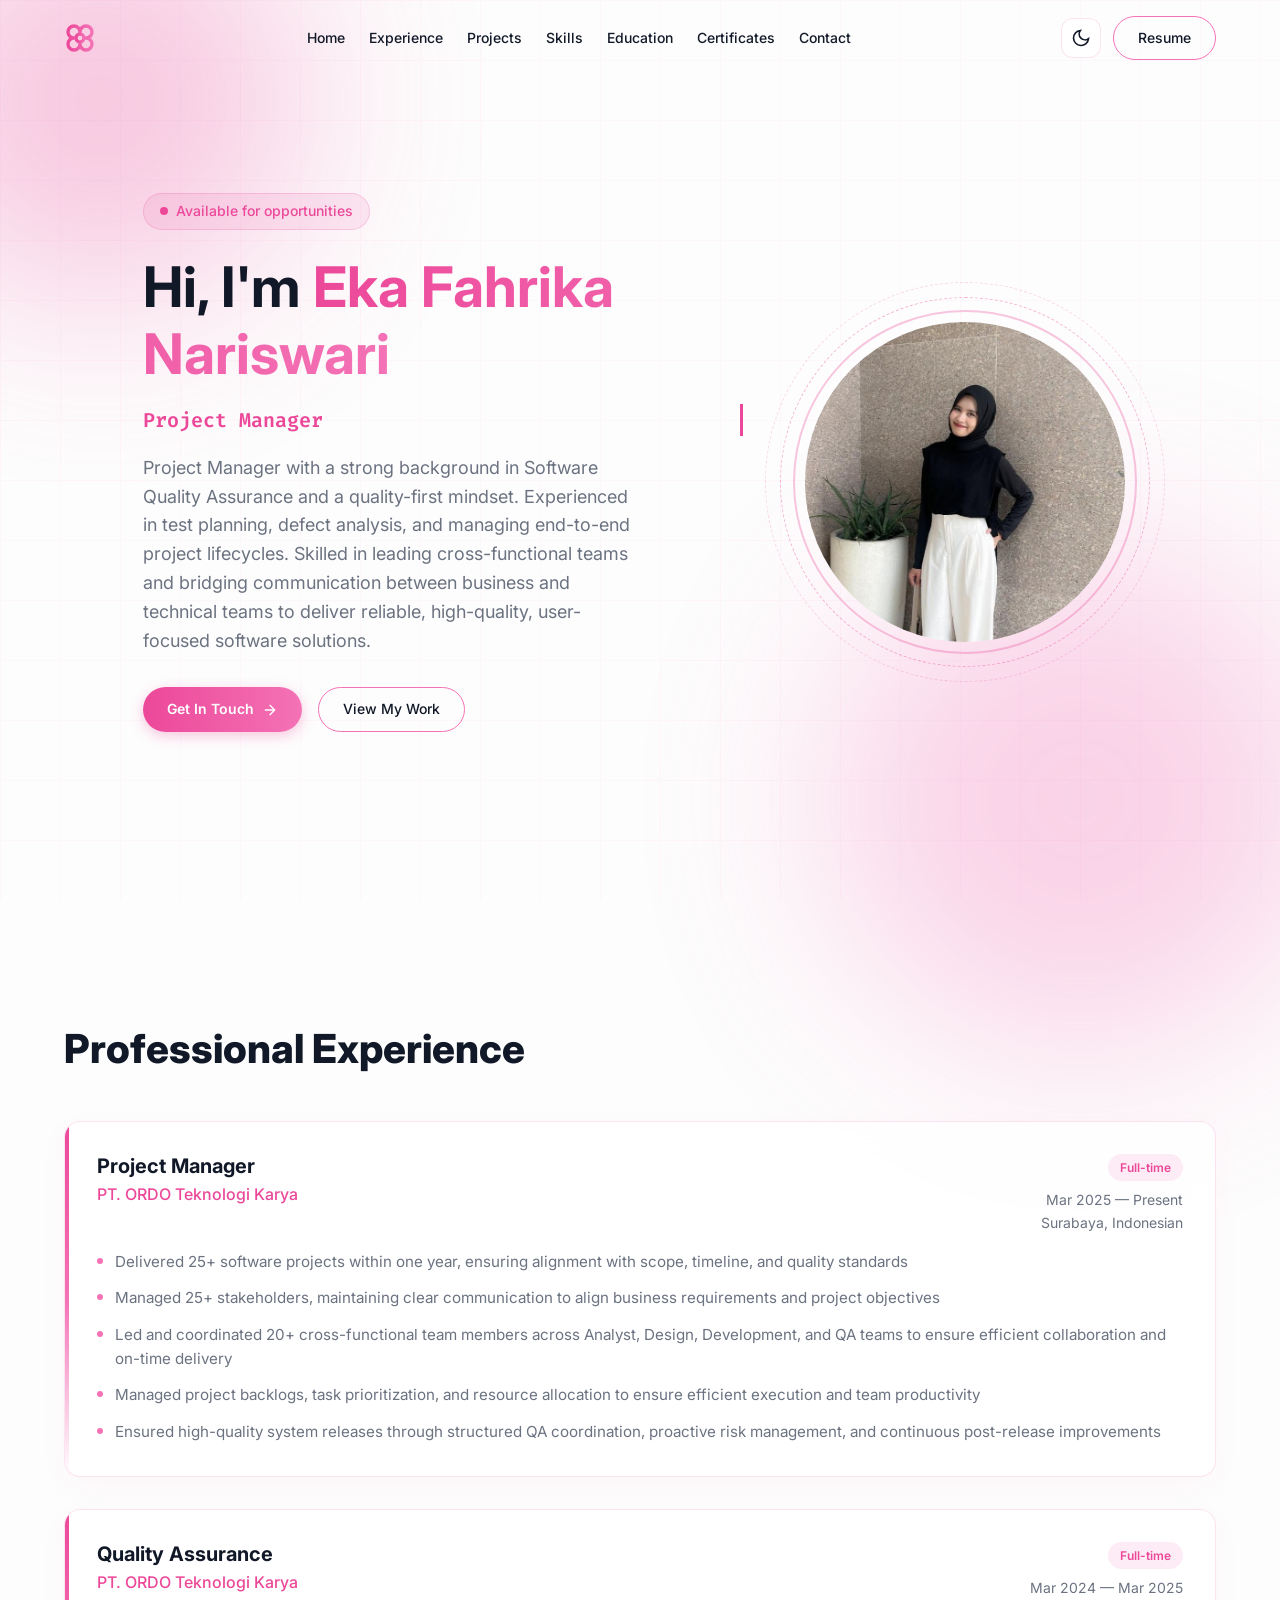
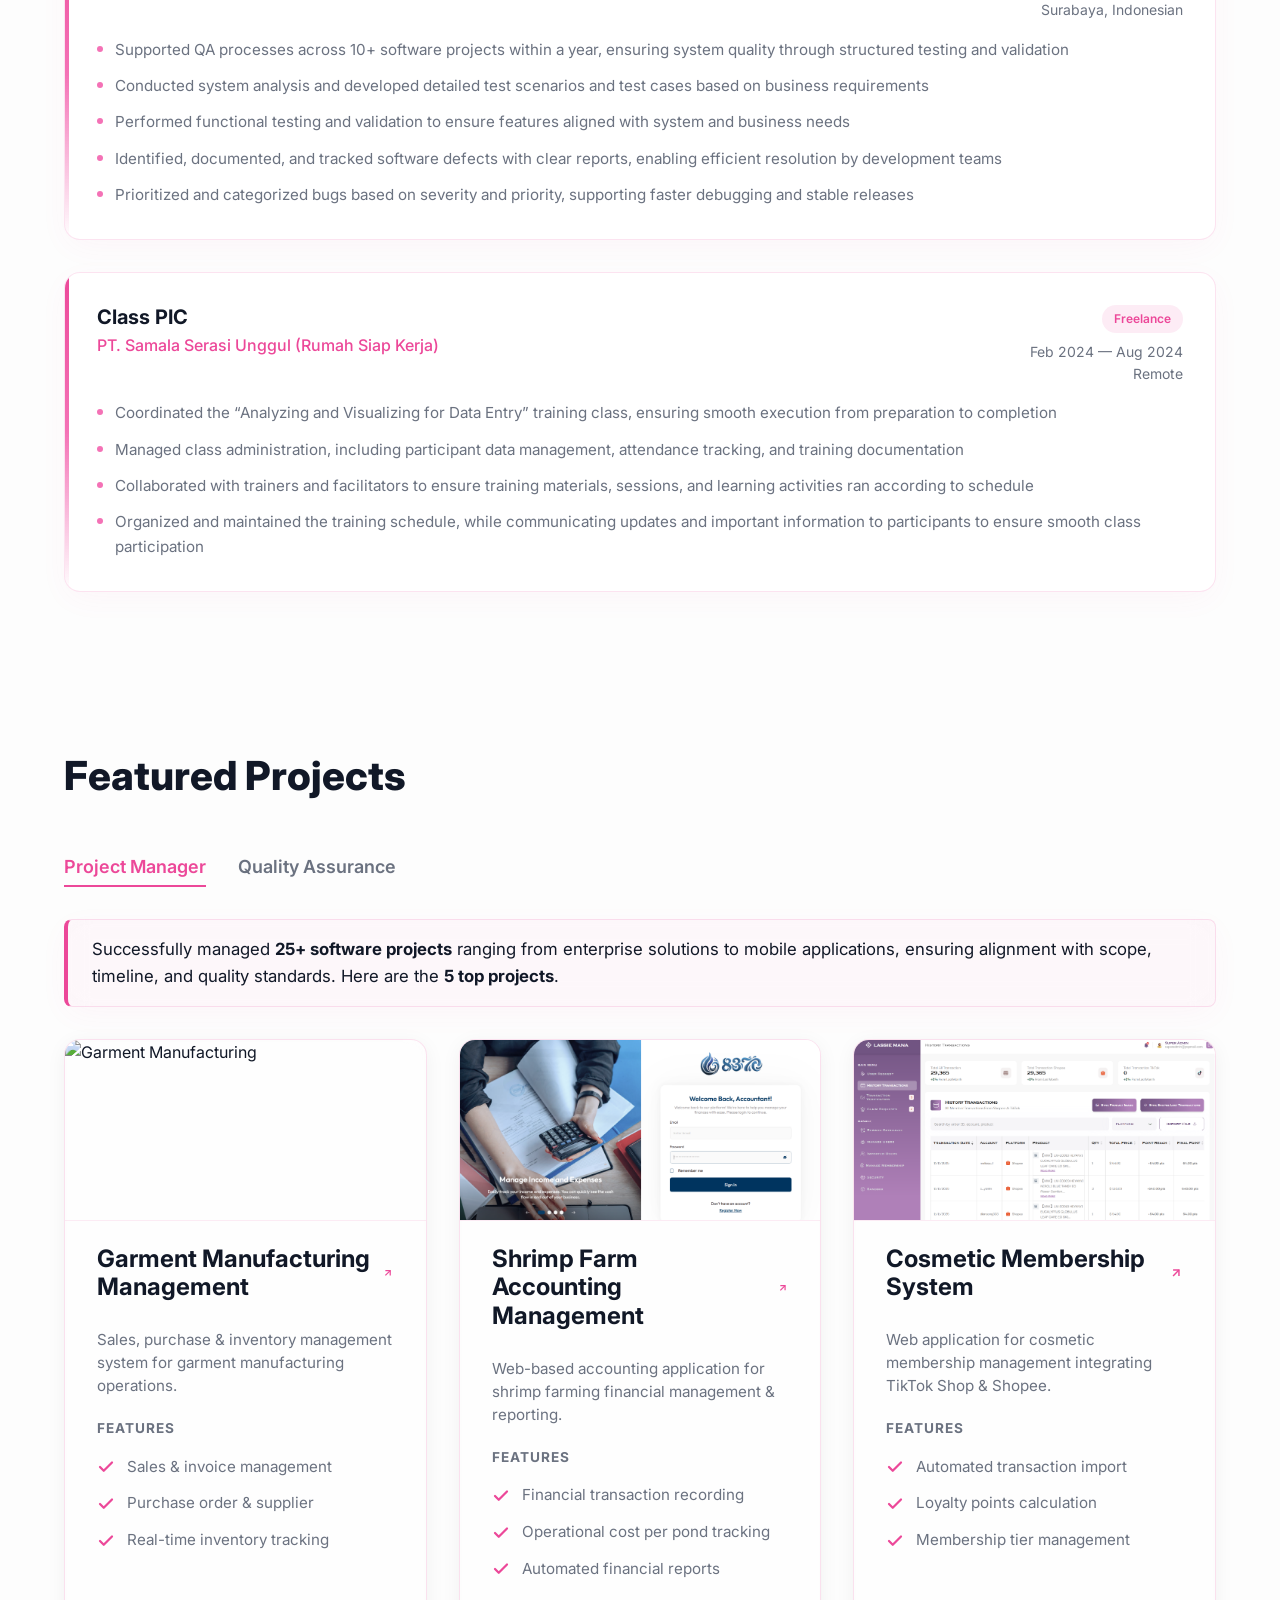
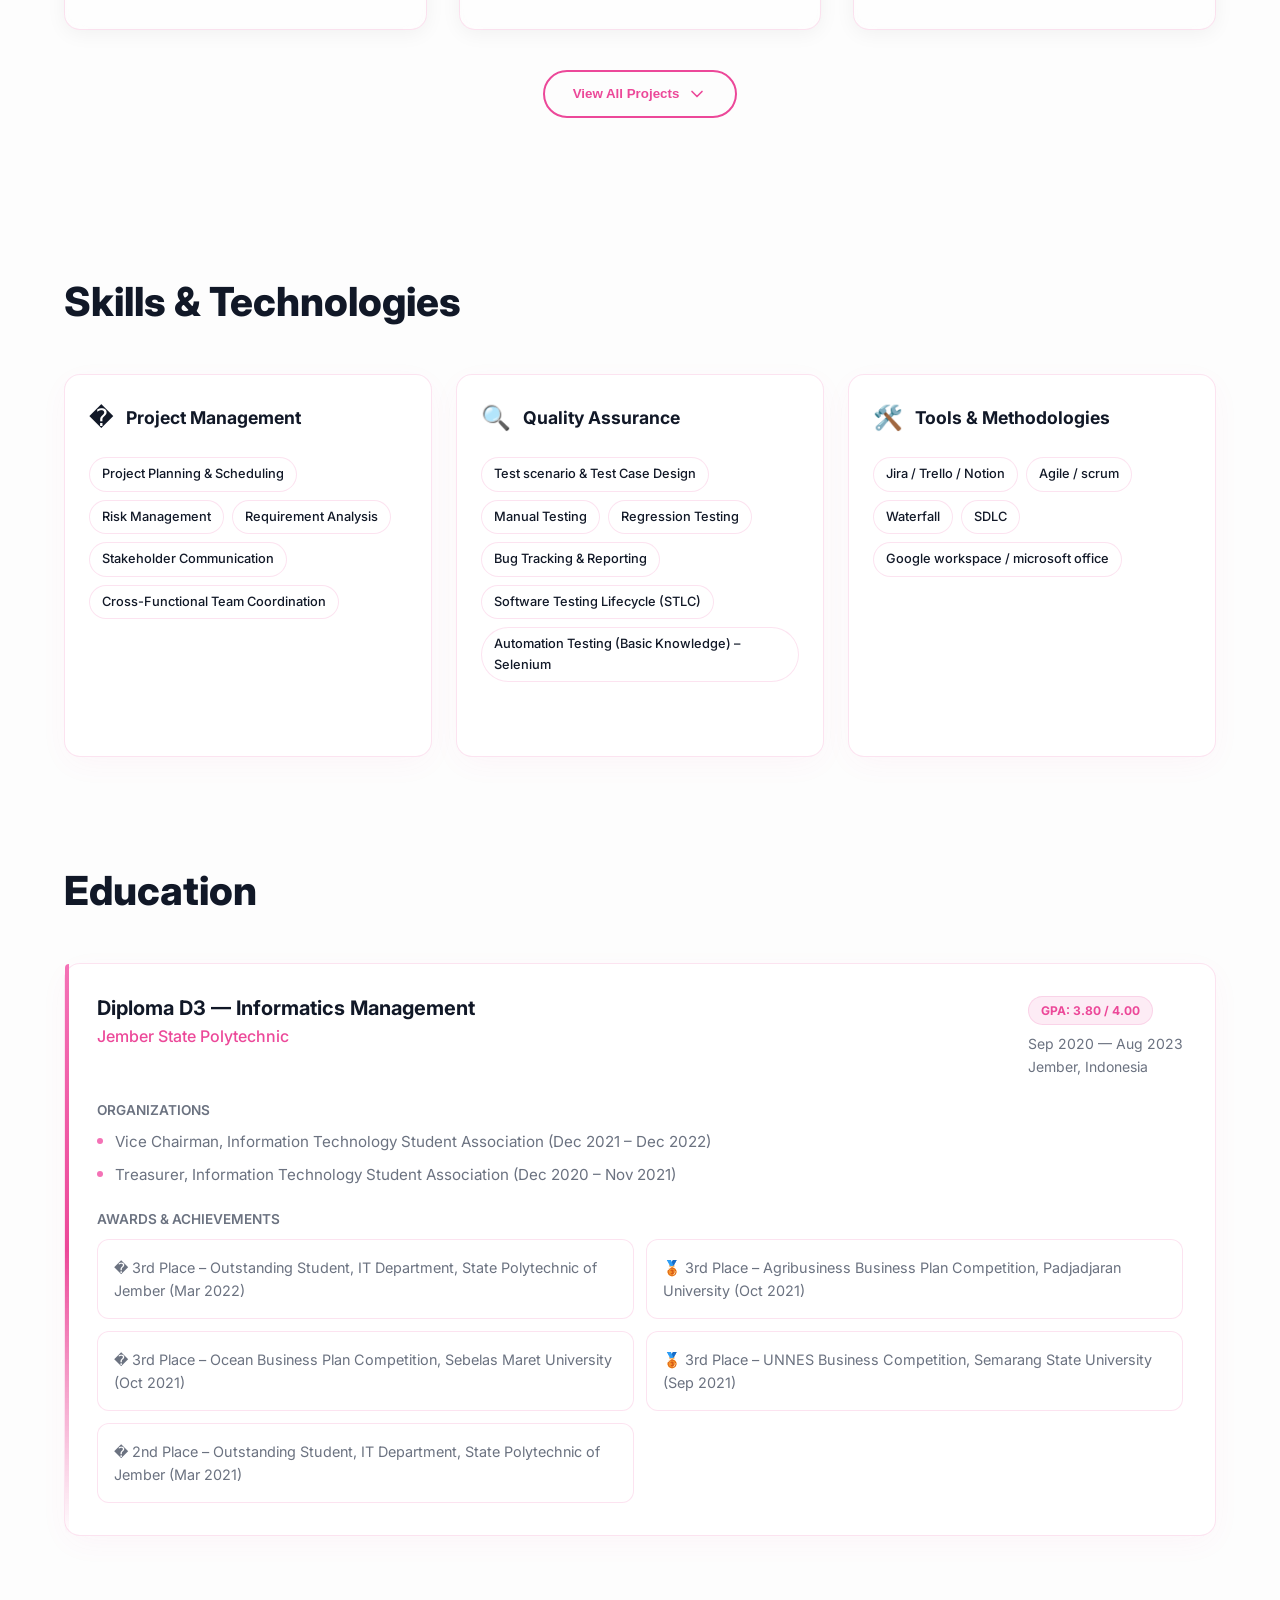
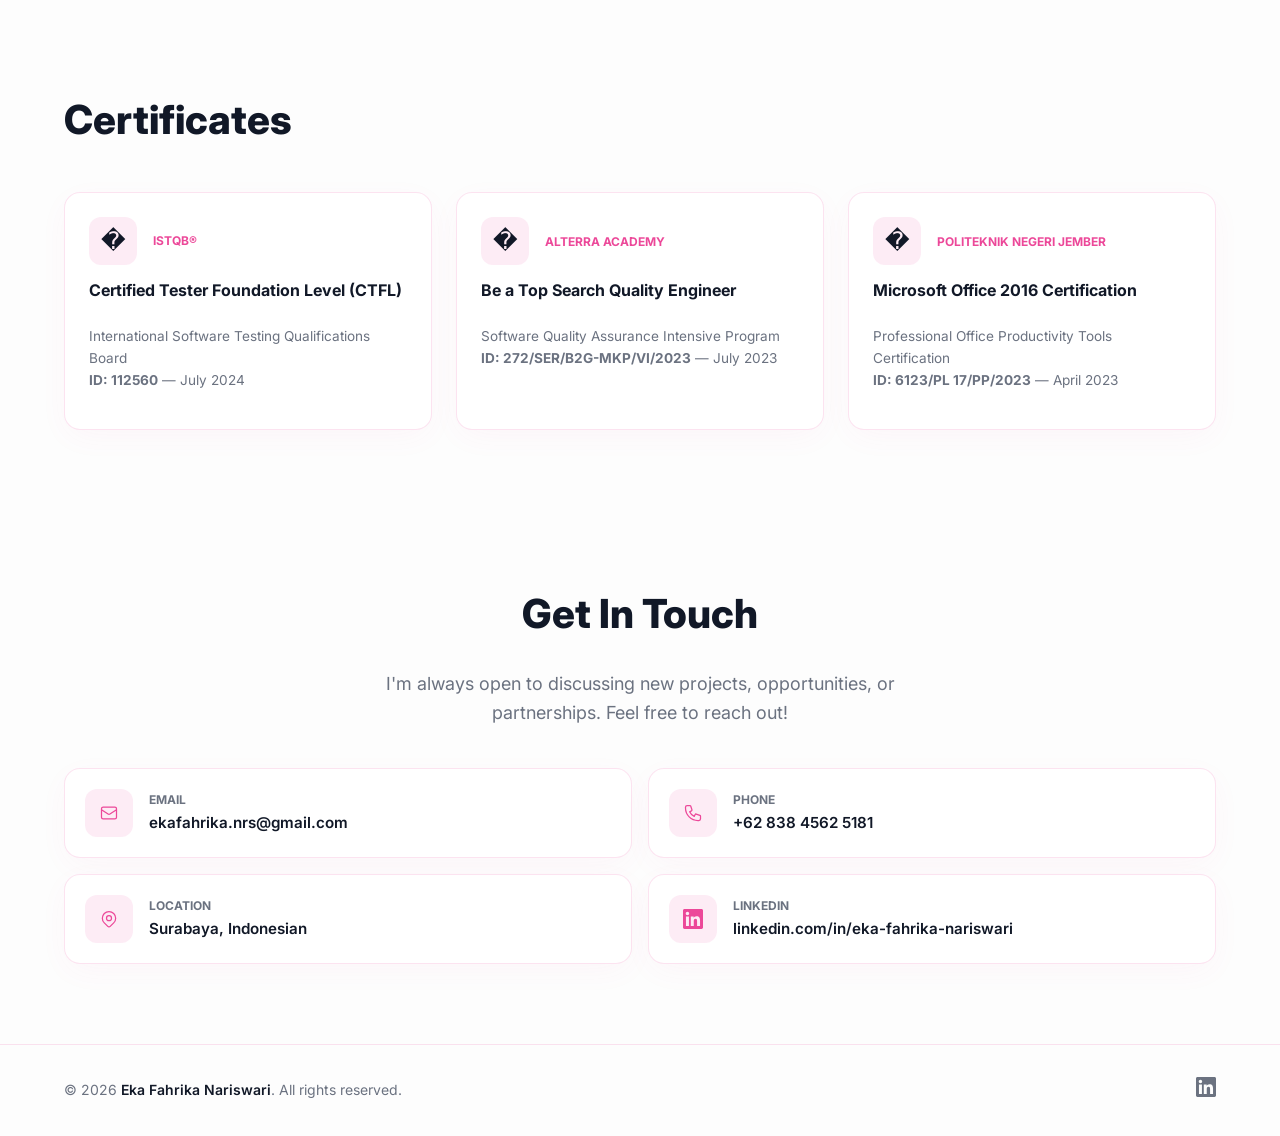
==== index.html @ 1bc60aae "update project dan dark mode" ====
<!DOCTYPE html>
<html lang="en">

<head>
    <meta charset="UTF-8">
    <meta name="viewport" content="width=device-width, initial-scale=1.0">
    <title>Eka Fahrika Nariswari - Portfolio</title>
    <meta name="description" content="Eka Fahrika Nariswari - Project Manager Portfolio">

    <script>
        (function () {
            const savedTheme = localStorage.getItem('theme') || (window.matchMedia('(prefers-color-scheme: dark)').matches ? 'dark' : 'light');
            if (savedTheme === 'dark') {
                document.documentElement.setAttribute('data-theme', 'dark');
            }
        })();
    </script>

    <link
        href="https://fonts.googleapis.com/css2?family=Inter:wght@400;500;600;700;800&family=Fira+Code:wght@400;500;600&display=swap"
        rel="stylesheet">
    <link rel="stylesheet" href="style.css">
</head>

<body>

    <!-- Background Elements -->
    <div class="bg-pattern"></div>
    <div class="orb orb-1"></div>
    <div class="orb orb-2"></div>

    <!-- Navbar -->
    <nav class="navbar" id="navbar">
        <div class="container">
            <a href="#home" class="nav-logo" aria-label="Home" style="display: flex; align-items: center;">
                <svg width="32" height="32" viewBox="0 0 24 24" fill="none" stroke="url(#pink-gradient)"
                    stroke-width="2.5" stroke-linecap="round" stroke-linejoin="round"
                    style="transition: transform 0.3s; transform-origin: center;"
                    onmouseover="this.style.transform='rotate(45deg) scale(1.1)'"
                    onmouseout="this.style.transform='rotate(0deg) scale(1)'">
                    <defs>
                        <linearGradient id="pink-gradient" x1="0%" y1="0%" x2="100%" y2="0%">
                            <stop offset="0%" stop-color="#ec4899" />
                            <stop offset="100%" stop-color="#f472b6" />
                        </linearGradient>
                    </defs>
                    <circle cx="12" cy="12" r="3" />
                    <path
                        d="M12 16.5A4.5 4.5 0 1 1 7.5 12 4.5 4.5 0 1 1 12 7.5a4.5 4.5 0 1 1 4.5 4.5 4.5 4.5 0 1 1-4.5 4.5" />
                </svg>
            </a>

            <ul class="nav-links">
                <li><a href="#home">Home</a></li>
                <li><a href="#experience">Experience</a></li>
                <li><a href="#projects">Projects</a></li>
                <li><a href="#skills">Skills</a></li>
                <li><a href="#education">Education</a></li>
                <li><a href="#certificates">Certificates</a></li>
                <li><a href="#contact">Contact</a></li>
            </ul>

            <div class="nav-actions">
                <a href="https://drive.google.com/file/d/1o10Nbf_fr8JbyDMCIqY7S_isi_jAns8o/view?usp=sharing"
                    target="_blank" class="btn-outline">Resume</a>
            </div>

            <button class="mobile-toggle" id="mobile-toggle" aria-label="Toggle Menu">
                <span></span>
                <span></span>
                <span></span>
            </button>

            <!-- Mobile Menu -->
            <div class="nav-menu-mobile" id="mobile-menu">
                <a href="#home">Home</a>
                <a href="#experience">Experience</a>
                <a href="#projects">Projects</a>
                <a href="#skills">Skills</a>
                <a href="#education">Education</a>
                <a href="#certificates">Certificates</a>
                <a href="#contact">Contact</a>
                <a href="https://drive.google.com/file/d/1o10Nbf_fr8JbyDMCIqY7S_isi_jAns8o/view?usp=sharing"
                    target="_blank" class="btn-outline" style="text-align: center; justify-content: center;">Resume</a>
            </div>
        </div>
    </nav>

    <!-- Hero Section -->
    <section id="home">
        <div class="container hero-content">
            <div class="hero-text reveal">
                <div class="availability-badge">
                    <span class="indicator"></span> Available for opportunities
                </div>
                <h1>Hi, I'm <span class="gradient-text">Eka Fahrika Nariswari</span></h1>

                <div class="typewriter-container" id="typewriter"></div>

                <p class="hero-desc">
                    Project Manager with a strong background in Software Quality Assurance and a quality-first mindset.
                    Experienced in test planning, defect analysis, and managing end-to-end project lifecycles. Skilled
                    in leading cross-functional teams and bridging communication between business and technical teams to
                    deliver reliable, high-quality, user-focused software solutions.
                </p>

                <div class="hero-actions">
                    <a href="#contact" class="btn-primary">
                        Get In Touch
                        <svg style="width:16px;height:16px;fill:none;stroke:currentColor;stroke-width:2;stroke-linecap:round;stroke-linejoin:round"
                            viewBox="0 0 24 24">
                            <path d="M5 12h14M12 5l7 7-7 7" />
                        </svg>
                    </a>
                    <a href="#experience" class="btn-outline">View My Work</a>
                </div>

                <!-- <div class="social-links">
                    <a href="https://www.linkedin.com/in/eka-fahrika-nariswari/" target="_blank" class="social-icon"
                        aria-label="LinkedIn">
                        <svg viewBox="0 0 24 24">
                            <path
                                d="M20.447 20.452h-3.554v-5.569c0-1.328-.027-3.037-1.852-3.037-1.853 0-2.136 1.445-2.136 2.939v5.667H9.351V9h3.414v1.561h.046c.477-.9 1.637-1.85 3.37-1.85 3.601 0 4.267 2.37 4.267 5.455v6.286zM5.337 7.433c-1.144 0-2.063-.926-2.063-2.065 0-1.138.92-2.063 2.063-2.063 1.14 0 2.064.925 2.064 2.063 0 1.139-.925 2.065-2.064 2.065zm1.782 13.019H3.555V9h3.564v11.452zM22.225 0H1.771C.792 0 0 .774 0 1.729v20.542C0 23.227.792 24 1.771 24h20.451C23.2 24 24 23.227 24 22.271V1.729C24 .774 23.2 0 22.222 0h.003z" />
                        </svg>
                    </a>
                    <a href="mailto:ekafahrika.nrs@gmail.com" class="social-icon" aria-label="Email">
                        <svg style="fill:none;stroke:currentColor;stroke-width:2;stroke-linecap:round;stroke-linejoin:round"
                            viewBox="0 0 24 24">
                            <path
                                d="M3 8l7.89 5.26a2 2 0 002.22 0L21 8M5 19h14a2 2 0 002-2V7a2 2 0 00-2-2H5a2 2 0 00-2 2v10a2 2 0 002 2z" />
                        </svg>
                    </a>
                </div> -->
            </div>

            <div class="hero-image-wrapper reveal">
                <div class="hero-image-decor-1"></div>
                <div class="hero-image-decor-2"></div>
                <img src="./Eka_photo.jpeg" alt="Eka Fahrika Nariswari" class="hero-image" id="hero-img">
            </div>
        </div>

        <!-- <a href="#experience" class="scroll-down">
            <span>Scroll Down</span>
            <svg viewBox="0 0 24 24" fill="none" stroke="currentColor" stroke-width="2" stroke-linecap="round"
                stroke-linejoin="round">
                <path d="M7 13l5 5 5-5M7 6l5 5 5-5" />
            </svg>
        </a> -->
    </section>

    <!-- Experience Section -->
    <section id="experience">
        <div class="container reveal">
            <h2 class="section-title">Professional Experience</h2>
            <div class="timeline">

                <div class="glass exp-card reveal">
                    <div class="exp-header">
                        <div>
                            <h3 class="exp-title">Project Manager</h3>
                            <div class="exp-company">PT. ORDO Teknologi Karya</div>
                        </div>
                        <div class="exp-meta">
                            <span class="exp-type">Full-time</span>
                            <div class="exp-period">Mar 2025 — Present</div>
                            <div class="exp-location">Surabaya, Indonesian</div>
                        </div>
                    </div>
                    <ul class="exp-points">
                        <li>Delivered 25+ software projects within one year, ensuring alignment with scope, timeline,
                            and quality standards</li>
                        <li>Managed 25+ stakeholders, maintaining clear communication to align business requirements and
                            project objectives</li>
                        <li>Led and coordinated 20+ cross-functional team members across Analyst, Design, Development,
                            and
                            QA teams to ensure efficient collaboration and on-time delivery</li>
                        <li>Managed project backlogs, task prioritization, and resource allocation to ensure efficient
                            execution
                            and team productivity</li>
                        <li>Ensured high-quality system releases through structured QA coordination, proactive risk
                            management, and continuous post-release improvements</li>
                    </ul>
                </div>

                <div class="glass exp-card reveal">
                    <div class="exp-header">
                        <div>
                            <h3 class="exp-title">Quality Assurance</h3>
                            <div class="exp-company">PT. ORDO Teknologi Karya</div>
                        </div>
                        <div class="exp-meta">
                            <span class="exp-type">Full-time</span>
                            <div class="exp-period">Mar 2024 — Mar 2025</div>
                            <div class="exp-location">Surabaya, Indonesian</div>
                        </div>
                    </div>
                    <ul class="exp-points">
                        <li>Supported QA processes across 10+ software projects within a year, ensuring system quality
                            through
                            structured testing and validation</li>
                        <li>Conducted system analysis and developed detailed test scenarios and test cases based on
                            business
                            requirements</li>
                        <li>Performed functional testing and validation to ensure features aligned with system and
                            business
                            needs</li>
                        <li>Identified, documented, and tracked software defects with clear reports, enabling efficient
                            resolution by development teams</li>
                        <li>Prioritized and categorized bugs based on severity and priority, supporting faster debugging
                            and
                            stable releases</li>
                    </ul>
                </div>

                <div class="glass exp-card reveal">
                    <div class="exp-header">
                        <div>
                            <h3 class="exp-title">Class PIC</h3>
                            <div class="exp-company">PT. Samala Serasi Unggul (Rumah Siap Kerja)</div>
                        </div>
                        <div class="exp-meta">
                            <span class="exp-type">Freelance</span>
                            <div class="exp-period">Feb 2024 — Aug 2024</div>
                            <div class="exp-location">Remote</div>
                        </div>
                    </div>
                    <ul class="exp-points">
                        <li>Coordinated the “Analyzing and Visualizing for Data Entry” training class, ensuring smooth
                            execution from preparation to completion</li>
                        <li>Managed class administration, including participant data management, attendance tracking,
                            and training documentation</li>
                        <li>Collaborated with trainers and facilitators to ensure training materials, sessions, and
                            learning activities ran according to schedule</li>
                        <li>Organized and maintained the training schedule, while communicating updates and important
                            information to participants to ensure smooth class participation</li>
                    </ul>
                </div>

            </div>
        </div>
    </section>

    <!-- Projects Section -->
    <section id="projects">
        <div class="container reveal">
            <h2 class="section-title">Featured Projects</h2>

            <div class="project-tabs-nav reveal">
                <button class="nav-tab-btn active" data-target="tab-pm">Project Manager</button>
                <button class="nav-tab-btn" data-target="tab-qa">Quality Assurance</button>
            </div>

            <!-- Tab: Project Manager -->
            <div id="tab-pm" class="project-tab-content active">
                <div class="tab-summary glass reveal">
                    <p>Successfully managed <strong>25+ software projects</strong> ranging from enterprise solutions to
                        mobile applications, ensuring alignment with scope, timeline, and quality standards. Here are
                        the <strong>5 top projects</strong>.</p>
                </div>

                <div class="projects-list">

                    <!-- Garment Manufacturing Management -->
                    <a href="project-garment.html" class="glass project-item reveal">
                        <div class="project-img">
                            <img src="https://images.unsplash.com/photo-1556742049-0cfed4f6a45d?auto=format&fit=crop&q=80&w=600&h=300"
                                alt="Garment Manufacturing">
                        </div>
                        <h3 class="project-title">Garment Manufacturing Management <svg width="18" height="18"
                                viewBox="0 0 24 24" fill="none" stroke="currentColor" stroke-width="2.5">
                                <line x1="7" y1="17" x2="17" y2="7"></line>
                                <polyline points="7 7 17 7 17 17"></polyline>
                            </svg></h3>
                        <p class="project-desc">Sales, purchase & inventory management system for garment manufacturing
                            operations.</p>

                        <div class="project-features-title">FEATURES</div>
                        <ul class="project-features-list">
                            <li><svg viewBox="0 0 24 24" fill="none" stroke="currentColor" stroke-width="3"
                                    stroke-linecap="round" stroke-linejoin="round">
                                    <polyline points="20 6 9 17 4 12"></polyline>
                                </svg> Sales & invoice management</li>
                            <li><svg viewBox="0 0 24 24" fill="none" stroke="currentColor" stroke-width="3"
                                    stroke-linecap="round" stroke-linejoin="round">
                                    <polyline points="20 6 9 17 4 12"></polyline>
                                </svg> Purchase order & supplier</li>
                            <li><svg viewBox="0 0 24 24" fill="none" stroke="currentColor" stroke-width="3"
                                    stroke-linecap="round" stroke-linejoin="round">
                                    <polyline points="20 6 9 17 4 12"></polyline>
                                </svg> Real-time inventory tracking</li>
                        </ul>

                        <div class="hover-hint">Click to view details</div>
                    </a>

                    <!-- Shrimp Farm Accounting Management -->
                    <a href="project-shrimp.html" class="glass project-item reveal">
                        <div class="project-img">
                            <img src="./website-utjm.png" alt="Shrimp Farm Accounting">
                        </div>
                        <h3 class="project-title">Shrimp Farm Accounting Management <svg width="18" height="18"
                                viewBox="0 0 24 24" fill="none" stroke="currentColor" stroke-width="2.5">
                                <line x1="7" y1="17" x2="17" y2="7"></line>
                                <polyline points="7 7 17 7 17 17"></polyline>
                            </svg></h3>
                        <p class="project-desc">Web-based accounting application for shrimp farming financial management
                            & reporting.</p>

                        <div class="project-features-title">FEATURES</div>
                        <ul class="project-features-list">
                            <li><svg viewBox="0 0 24 24" fill="none" stroke="currentColor" stroke-width="3"
                                    stroke-linecap="round" stroke-linejoin="round">
                                    <polyline points="20 6 9 17 4 12"></polyline>
                                </svg> Financial transaction recording</li>
                            <li><svg viewBox="0 0 24 24" fill="none" stroke="currentColor" stroke-width="3"
                                    stroke-linecap="round" stroke-linejoin="round">
                                    <polyline points="20 6 9 17 4 12"></polyline>
                                </svg> Operational cost per pond tracking</li>
                            <li><svg viewBox="0 0 24 24" fill="none" stroke="currentColor" stroke-width="3"
                                    stroke-linecap="round" stroke-linejoin="round">
                                    <polyline points="20 6 9 17 4 12"></polyline>
                                </svg> Automated financial reports</li>
                        </ul>

                        <div class="hover-hint">Click to view details</div>
                    </a>

                    <!-- Cosmetic Membership System -->
                    <a href="project-cosmetic.html" class="glass project-item reveal">
                        <div class="project-img">
                            <img src="./website-lassiemanna.png" alt="Cosmetic Membership">
                        </div>
                        <h3 class="project-title">Cosmetic Membership System <svg width="18" height="18"
                                viewBox="0 0 24 24" fill="none" stroke="currentColor" stroke-width="2.5">
                                <line x1="7" y1="17" x2="17" y2="7"></line>
                                <polyline points="7 7 17 7 17 17"></polyline>
                            </svg></h3>
                        <p class="project-desc">Web application for cosmetic membership management integrating TikTok
                            Shop & Shopee.</p>

                        <div class="project-features-title">FEATURES</div>
                        <ul class="project-features-list">
                            <li><svg viewBox="0 0 24 24" fill="none" stroke="currentColor" stroke-width="3"
                                    stroke-linecap="round" stroke-linejoin="round">
                                    <polyline points="20 6 9 17 4 12"></polyline>
                                </svg> Automated transaction import</li>
                            <li><svg viewBox="0 0 24 24" fill="none" stroke="currentColor" stroke-width="3"
                                    stroke-linecap="round" stroke-linejoin="round">
                                    <polyline points="20 6 9 17 4 12"></polyline>
                                </svg> Loyalty points calculation</li>
                            <li><svg viewBox="0 0 24 24" fill="none" stroke="currentColor" stroke-width="3"
                                    stroke-linecap="round" stroke-linejoin="round">
                                    <polyline points="20 6 9 17 4 12"></polyline>
                                </svg> Membership tier management</li>
                        </ul>

                        <div class="hover-hint">Click to view details</div>
                    </a>

                    <!-- ERP System for Housing Management -->
                    <a href="project-housing.html" class="glass project-item reveal hidden-project">
                        <div class="project-img">
                            <img src="./website-bip.png" alt="Housing ERP System">
                        </div>
                        <h3 class="project-title">ERP System for Housing Management <svg width="18" height="18"
                                viewBox="0 0 24 24" fill="none" stroke="currentColor" stroke-width="2.5">
                                <line x1="7" y1="17" x2="17" y2="7"></line>
                                <polyline points="7 7 17 7 17 17"></polyline>
                            </svg></h3>
                        <p class="project-desc">Web application for housing operational & financial management with
                            backoffice and cashier modules.</p>

                        <div class="project-features-title">FEATURES</div>
                        <ul class="project-features-list">
                            <li><svg viewBox="0 0 24 24" fill="none" stroke="currentColor" stroke-width="3"
                                    stroke-linecap="round" stroke-linejoin="round">
                                    <polyline points="20 6 9 17 4 12"></polyline>
                                </svg> Master data management</li>
                            <li><svg viewBox="0 0 24 24" fill="none" stroke="currentColor" stroke-width="3"
                                    stroke-linecap="round" stroke-linejoin="round">
                                    <polyline points="20 6 9 17 4 12"></polyline>
                                </svg> Sales & installment recording</li>
                            <li><svg viewBox="0 0 24 24" fill="none" stroke="currentColor" stroke-width="3"
                                    stroke-linecap="round" stroke-linejoin="round">
                                    <polyline points="20 6 9 17 4 12"></polyline>
                                </svg> Cashier payment processing</li>
                        </ul>

                        <div class="hover-hint">Click to view details</div>
                    </a>
                </div>

                <div class="view-all-container reveal">
                    <button class="view-all-btn" id="view-all-pm">
                        <span>View All Projects</span>
                        <svg width="20" height="20" viewBox="0 0 24 24" fill="none" stroke="currentColor"
                            stroke-width="2" stroke-linecap="round" stroke-linejoin="round">
                            <polyline points="6 9 12 15 18 9"></polyline>
                        </svg>
                    </button>
                </div>
            </div>

            <!-- Tab: Quality Assurance -->
            <div id="tab-qa" class="project-tab-content" style="display: none;">
                <div class="tab-summary glass reveal">
                    <p>Ensured high quality system releases across <strong>10+ software projects</strong>. Conducted
                        system analysis, tracked defects, and executed end-to-end user acceptance testing. Here are the
                        <strong>5 top projects</strong> tested.
                    </p>
                </div>

                <div class="projects-list">
                    <!-- QA Project 1 -->
                    <a href="project-marketplace.html" class="glass project-item reveal">
                        <div class="project-img">
                            <img src="./accounting1.png" alt="Marketplace Accounting">
                        </div>
                        <h3 class="project-title">Marketplace Integrated Accounting System <svg width="18" height="18"
                                viewBox="0 0 24 24" fill="none" stroke="currentColor" stroke-width="2.5">
                                <line x1="7" y1="17" x2="17" y2="7"></line>
                                <polyline points="7 7 17 7 17 17"></polyline>
                            </svg></h3>
                        <p class="project-desc">Web-based accounting system synchronizing data from Shopee & Lazada for
                            automated financial reporting.</p>

                        <div class="project-features-title">TESTING FOCUS</div>
                        <ul class="project-features-list">
                            <li><svg viewBox="0 0 24 24" fill="none" stroke="currentColor" stroke-width="3"
                                    stroke-linecap="round" stroke-linejoin="round">
                                    <polyline points="20 6 9 17 4 12"></polyline>
                                </svg> Marketplace API Data Sync</li>
                            <li><svg viewBox="0 0 24 24" fill="none" stroke="currentColor" stroke-width="3"
                                    stroke-linecap="round" stroke-linejoin="round">
                                    <polyline points="20 6 9 17 4 12"></polyline>
                                </svg> Financial Transaction Recording</li>
                            <li><svg viewBox="0 0 24 24" fill="none" stroke="currentColor" stroke-width="3"
                                    stroke-linecap="round" stroke-linejoin="round">
                                    <polyline points="20 6 9 17 4 12"></polyline>
                                </svg> Regression & End-to-End Testing</li>
                        </ul>

                        <div class="hover-hint">Click to view project details</div>
                    </a>

                    <!-- QA Project 2 -->
                    <a href="project-laundry.html" class="glass project-item reveal">
                        <div class="project-img">
                            <img src="./texkleen.png" alt="Laundry Testing">
                        </div>
                        <h3 class="project-title">Laundry Hotel Management System <svg width="18" height="18"
                                viewBox="0 0 24 24" fill="none" stroke="currentColor" stroke-width="2.5">
                                <line x1="7" y1="17" x2="17" y2="7"></line>
                                <polyline points="7 7 17 7 17 17"></polyline>
                            </svg></h3>
                        <p class="project-desc">Streamlining hotel laundry operations with order management and
                            real-time tracking.</p>

                        <div class="project-features-title">TESTING FOCUS</div>
                        <ul class="project-features-list">
                            <li><svg viewBox="0 0 24 24" fill="none" stroke="currentColor" stroke-width="3"
                                    stroke-linecap="round" stroke-linejoin="round">
                                    <polyline points="20 6 9 17 4 12"></polyline>
                                </svg> Order Management Workflow</li>
                            <li><svg viewBox="0 0 24 24" fill="none" stroke="currentColor" stroke-width="3"
                                    stroke-linecap="round" stroke-linejoin="round">
                                    <polyline points="20 6 9 17 4 12"></polyline>
                                </svg> Item Tracking & Inventory Sync</li>
                            <li><svg viewBox="0 0 24 24" fill="none" stroke="currentColor" stroke-width="3"
                                    stroke-linecap="round" stroke-linejoin="round">
                                    <polyline points="20 6 9 17 4 12"></polyline>
                                </svg> Mobile App Functionality</li>
                        </ul>

                        <div class="hover-hint">Click to view project details</div>
                    </a>

                    <!-- QA Project 3 -->
                    <a href="project-pestcontrol.html" class="glass project-item reveal">
                        <div class="project-img">
                            <img src="./website-proton.png" alt="Pest Control Testing">
                        </div>
                        <h3 class="project-title">Pest Control Management System <svg width="18" height="18"
                                viewBox="0 0 24 24" fill="none" stroke="currentColor" stroke-width="2.5">
                                <line x1="7" y1="17" x2="17" y2="7"></line>
                                <polyline points="7 7 17 7 17 17"></polyline>
                            </svg></h3>
                        <p class="project-desc">Managing field service operations, scheduling, and technician
                            assignments for pest control services.</p>

                        <div class="project-features-title">TESTING FOCUS</div>
                        <ul class="project-features-list">
                            <li><svg viewBox="0 0 24 24" fill="none" stroke="currentColor" stroke-width="3"
                                    stroke-linecap="round" stroke-linejoin="round">
                                    <polyline points="20 6 9 17 4 12"></polyline>
                                </svg> Service Scheduling & Dispatch</li>
                            <li><svg viewBox="0 0 24 24" fill="none" stroke="currentColor" stroke-width="3"
                                    stroke-linecap="round" stroke-linejoin="round">
                                    <polyline points="20 6 9 17 4 12"></polyline>
                                </svg> Technician Activity Tracking</li>
                            <li><svg viewBox="0 0 24 24" fill="none" stroke="currentColor" stroke-width="3"
                                    stroke-linecap="round" stroke-linejoin="round">
                                    <polyline points="20 6 9 17 4 12"></polyline>
                                </svg> Service Reporting Accuracy</li>
                        </ul>

                        <div class="hover-hint">Click to view project details</div>
                    </a>

                    <!-- QA Project 4 (Hidden) -->
                    <a href="project-fuomo.html" class="glass project-item hidden-project reveal"
                        style="display: none;">
                        <div class="project-img">
                            <img src="./website-fuomo.png" alt="FUOMO Monetization">
                        </div>
                        <h3 class="project-title">FUOMO Creator Monetization Platform <svg width="18" height="18"
                                viewBox="0 0 24 24" fill="none" stroke="currentColor" stroke-width="2.5">
                                <line x1="7" y1="17" x2="17" y2="7"></line>
                                <polyline points="7 7 17 7 17 17"></polyline>
                            </svg></h3>
                        <p class="project-desc">Enabling digital creators to monetize content through fan support, paid
                            content, and memberships.</p>

                        <div class="project-features-title">TESTING FOCUS</div>
                        <ul class="project-features-list">
                            <li><svg viewBox="0 0 24 24" fill="none" stroke="currentColor" stroke-width="3"
                                    stroke-linecap="round" stroke-linejoin="round">
                                    <polyline points="20 6 9 17 4 12"></polyline>
                                </svg> Payment & Transaction Workflows</li>
                            <li><svg viewBox="0 0 24 24" fill="none" stroke="currentColor" stroke-width="3"
                                    stroke-linecap="round" stroke-linejoin="round">
                                    <polyline points="20 6 9 17 4 12"></polyline>
                                </svg> Content Access Control Logic</li>
                            <li><svg viewBox="0 0 24 24" fill="none" stroke="currentColor" stroke-width="3"
                                    stroke-linecap="round" stroke-linejoin="round">
                                    <polyline points="20 6 9 17 4 12"></polyline>
                                </svg> Creator Earnings Tracking</li>
                        </ul>

                        <div class="hover-hint">Click to view project details</div>
                    </a>

                    <!-- QA Project 5 (Hidden) -->
                    <a href="project-sales.html" class="glass project-item hidden-project reveal"
                        style="display: none;">
                        <div class="project-img">
                            <img src="./xymart1.png" alt="Online Sales System">
                        </div>
                        <h3 class="project-title">Online Product Sales System <svg width="18" height="18"
                                viewBox="0 0 24 24" fill="none" stroke="currentColor" stroke-width="2.5">
                                <line x1="7" y1="17" x2="17" y2="7"></line>
                                <polyline points="7 7 17 7 17 17"></polyline>
                            </svg></h3>
                        <p class="project-desc">E-commerce system for managing product catalogs, customer transactions,
                            and order processing across platforms.</p>

                        <div class="project-features-title">TESTING FOCUS</div>
                        <ul class="project-features-list">
                            <li><svg viewBox="0 0 24 24" fill="none" stroke="currentColor" stroke-width="3"
                                    stroke-linecap="round" stroke-linejoin="round">
                                    <polyline points="20 6 9 17 4 12"></polyline>
                                </svg> E2E Purchase Journey</li>
                            <li><svg viewBox="0 0 24 24" fill="none" stroke="currentColor" stroke-width="3"
                                    stroke-linecap="round" stroke-linejoin="round">
                                    <polyline points="20 6 9 17 4 12"></polyline>
                                </svg> Cross-Platform Sync (Web & App)</li>
                            <li><svg viewBox="0 0 24 24" fill="none" stroke="currentColor" stroke-width="3"
                                    stroke-linecap="round" stroke-linejoin="round">
                                    <polyline points="20 6 9 17 4 12"></polyline>
                                </svg> Payment & Order Automation</li>
                        </ul>

                        <div class="hover-hint">Click to view project details</div>
                    </a>
                </div>

                <div class="view-all-container reveal">
                    <button class="view-all-btn" id="view-all-qa">
                        <span>View All Projects</span>
                        <svg width="20" height="20" viewBox="0 0 24 24" fill="none" stroke="currentColor"
                            stroke-width="2" stroke-linecap="round" stroke-linejoin="round">
                            <polyline points="6 9 12 15 18 9"></polyline>
                        </svg>
                    </button>
                </div>
            </div>

        </div>
    </section>

    <!-- Skills Section -->
    <section id="skills">
        <div class="container reveal">
            <h2 class="section-title">Skills & Technologies</h2>
            <div class="skills-grid">

                <div class="glass skill-card reveal">
                    <div class="skill-header">
                        <span class="skill-icon">�</span>
                        <span class="skill-cat-title">Project Management</span>
                    </div>
                    <div class="skill-tags">
                        <span class="skill-tag">Project Planning & Scheduling</span>
                        <span class="skill-tag">Risk Management</span>
                        <span class="skill-tag">Requirement Analysis</span>
                        <span class="skill-tag">Stakeholder Communication</span>
                        <span class="skill-tag">Cross-Functional Team Coordination</span>
                    </div>
                </div>

                <div class="glass skill-card reveal">
                    <div class="skill-header">
                        <span class="skill-icon">🔍</span>
                        <span class="skill-cat-title">Quality Assurance</span>
                    </div>
                    <div class="skill-tags">
                        <span class="skill-tag">Test scenario & Test Case Design</span>
                        <span class="skill-tag">Manual Testing</span>
                        <span class="skill-tag">Regression Testing</span>
                        <span class="skill-tag">Bug Tracking & Reporting</span>
                        <span class="skill-tag">Software Testing Lifecycle (STLC)</span>
                        <span class="skill-tag">Automation Testing (Basic Knowledge) – Selenium</span>
                    </div>
                </div>

                <div class="glass skill-card reveal">
                    <div class="skill-header">
                        <span class="skill-icon">🛠️</span>
                        <span class="skill-cat-title">Tools & Methodologies</span>
                    </div>
                    <div class="skill-tags">
                        <span class="skill-tag">Jira / Trello / Notion</span>
                        <span class="skill-tag">Agile / scrum</span>
                        <span class="skill-tag">Waterfall</span>
                        <span class="skill-tag">SDLC</span>
                        <span class="skill-tag">Google workspace / microsoft office</span>
                    </div>
                </div>

            </div>
        </div>
    </section>

    <!-- Education Section -->
    <section id="education">
        <div class="container reveal">
            <h2 class="section-title">Education</h2>
            <div class="glass edu-card">
                <div class="edu-header">
                    <div>
                        <h3 class="edu-title">Diploma D3 — Informatics Management</h3>
                        <div class="edu-school">Jember State Polytechnic</div>
                    </div>
                    <div class="edu-meta">
                        <span class="edu-gpa">GPA: 3.80 / 4.00</span>
                        <div class="exp-period">Sep 2020 — Aug 2023</div>
                        <div class="exp-location">Jember, Indonesia</div>
                    </div>
                </div>

                <h4 class="section-sub">Organizations</h4>
                <ul class="org-list">
                    <li>Vice Chairman, Information Technology Student Association (Dec 2021 – Dec 2022)</li>
                    <li>Treasurer, Information Technology Student Association (Dec 2020 – Nov 2021)</li>
                </ul>

                <h4 class="section-sub">Awards & Achievements</h4>
                <div class="award-grid">
                    <div class="award-item">� 3rd Place – Outstanding Student, IT Department, State Polytechnic of
                        Jember (Mar 2022)</div>
                    <div class="award-item">🥉 3rd Place – Agribusiness Business Plan Competition, Padjadjaran
                        University (Oct 2021)</div>
                    <div class="award-item">� 3rd Place – Ocean Business Plan Competition, Sebelas Maret University (Oct
                        2021)</div>
                    <div class="award-item">🥉 3rd Place – UNNES Business Competition, Semarang State University (Sep
                        2021)</div>
                    <div class="award-item">� 2nd Place – Outstanding Student, IT Department, State Polytechnic of
                        Jember (Mar 2021)</div>
                </div>
            </div>
        </div>
    </section>

    <!-- Certificates Section -->
    <section id="certificates">
        <div class="container reveal">
            <h2 class="section-title">Certificates</h2>
            <div class="cert-grid">
                <div class="glass cert-card reveal">
                    <div class="cert-header">
                        <div class="cert-icon">�️</div>
                        <div class="cert-issuer">ISTQB®</div>
                    </div>
                    <h3 class="cert-title">Certified Tester Foundation Level (CTFL)</h3>
                    <p class="cert-desc">International Software Testing Qualifications Board<br>
                        <strong>ID: 112560</strong> — July 2024
                    </p>
                </div>
                <div class="glass cert-card reveal">
                    <div class="cert-header">
                        <div class="cert-icon">�</div>
                        <div class="cert-issuer">Alterra Academy</div>
                    </div>
                    <h3 class="cert-title">Be a Top Search Quality Engineer</h3>
                    <p class="cert-desc">Software Quality Assurance Intensive Program<br>
                        <strong>ID: 272/SER/B2G-MKP/VI/2023</strong> — July 2023
                    </p>
                </div>
                <div class="glass cert-card reveal">
                    <div class="cert-header">
                        <div class="cert-icon">�</div>
                        <div class="cert-issuer">Politeknik Negeri Jember</div>
                    </div>
                    <h3 class="cert-title">Microsoft Office 2016 Certification</h3>
                    <p class="cert-desc">Professional Office Productivity Tools Certification<br>
                        <strong>ID: 6123/PL 17/PP/2023</strong> — April 2023
                    </p>
                </div>
            </div>
        </div>
    </section>

    <!-- Contact Section -->
    <section id="contact">
        <div class="container reveal">
            <h2 class="section-title" style="text-align: center;">Get In Touch</h2>
            <p class="contact-desc">I'm always open to discussing new projects, opportunities, or partnerships. Feel
                free to reach out!</p>

            <div class="contact-grid">
                <a href="mailto:ekafahrika.nrs@gmail.com" class="glass contact-card reveal">
                    <div class="contact-icon">
                        <svg class="stroke" viewBox="0 0 24 24">
                            <path
                                d="M3 8l7.89 5.26a2 2 0 002.22 0L21 8M5 19h14a2 2 0 002-2V7a2 2 0 00-2-2H5a2 2 0 00-2 2v10a2 2 0 002 2z" />
                        </svg>
                    </div>
                    <div>
                        <div class="contact-label">Email</div>
                        <div class="contact-val">ekafahrika.nrs@gmail.com</div>
                    </div>
                </a>

                <a href="tel:+6283845625181" class="glass contact-card reveal">
                    <div class="contact-icon">
                        <svg class="stroke" viewBox="0 0 24 24">
                            <path
                                d="M3 5a2 2 0 012-2h3.28a1 1 0 01.948.684l1.498 4.493a1 1 0 01-.502 1.21l-2.257 1.13a11.042 11.042 0 005.516 5.516l1.13-2.257a1 1 0 011.21-.502l4.493 1.498a1 1 0 01.684.949V19a2 2 0 01-2 2h-1C9.716 21 3 14.284 3 6V5z" />
                        </svg>
                    </div>
                    <div>
                        <div class="contact-label">Phone</div>
                        <div class="contact-val">+62 838 4562 5181</div>
                    </div>
                </a>

                <a href="https://maps.google.com/?q=Surabaya,+Indonesian" class="glass contact-card reveal">
                    <div class="contact-icon">
                        <svg class="stroke" viewBox="0 0 24 24">
                            <path
                                d="M17.657 16.657L13.414 20.9a1.998 1.998 0 01-2.827 0l-4.244-4.243a8 8 0 1111.314 0z" />
                            <path d="M15 11a3 3 0 11-6 0 3 3 0 016 0z" />
                        </svg>
                    </div>
                    <div>
                        <div class="contact-label">Location</div>
                        <div class="contact-val">Surabaya, Indonesian</div>
                    </div>
                </a>

                <a href="https://linkedin.com/in/eka-fahrika-nariswari" target="_blank"
                    class="glass contact-card reveal">
                    <div class="contact-icon">
                        <svg viewBox="0 0 24 24">
                            <path
                                d="M20.447 20.452h-3.554v-5.569c0-1.328-.027-3.037-1.852-3.037-1.853 0-2.136 1.445-2.136 2.939v5.667H9.351V9h3.414v1.561h.046c.477-.9 1.637-1.85 3.37-1.85 3.601 0 4.267 2.37 4.267 5.455v6.286zM5.337 7.433c-1.144 0-2.063-.926-2.063-2.065 0-1.138.92-2.063 2.063-2.063 1.14 0 2.064.925 2.064 2.063 0 1.139-.925 2.065-2.064 2.065zm1.782 13.019H3.555V9h3.564v11.452zM22.225 0H1.771C.792 0 0 .774 0 1.729v20.542C0 23.227.792 24 1.771 24h20.451C23.2 24 24 23.227 24 22.271V1.729C24 .774 23.2 0 22.222 0h.003z" />
                        </svg>
                    </div>
                    <div>
                        <div class="contact-label">LinkedIn</div>
                        <div class="contact-val">linkedin.com/in/eka-fahrika-nariswari</div>
                    </div>
                </a>
            </div>
        </div>
    </section>

    <!-- Footer -->
    <footer>
        <div class="container">
            <p>&copy; <span id="year"></span> <strong>Eka Fahrika Nariswari</strong>. All rights reserved.</p>
            <div class="footer-links">
                <a href="https://linkedin.com/in/eka-fahrika-nariswari" target="_blank" aria-label="LinkedIn"><svg
                        viewBox="0 0 24 24">
                        <path
                            d="M20.447 20.452h-3.554v-5.569c0-1.328-.027-3.037-1.852-3.037-1.853 0-2.136 1.445-2.136 2.939v5.667H9.351V9h3.414v1.561h.046c.477-.9 1.637-1.85 3.37-1.85 3.601 0 4.267 2.37 4.267 5.455v6.286zM5.337 7.433c-1.144 0-2.063-.926-2.063-2.065 0-1.138.92-2.063 2.063-2.063 1.14 0 2.064.925 2.064 2.063 0 1.139-.925 2.065-2.064 2.065zm1.782 13.019H3.555V9h3.564v11.452zM22.225 0H1.771C.792 0 0 .774 0 1.729v20.542C0 23.227.792 24 1.771 24h20.451C23.2 24 24 23.227 24 22.271V1.729C24 .774 23.2 0 22.222 0h.003z" />
                    </svg></a>
            </div>
        </div>
    </footer>

    <script src="script.js"></script>
</body>

</html>
---- style.css ----
:root {
    --font-sans: 'Inter', -apple-system, BlinkMacSystemFont, 'Segoe UI', Roboto, 'Helvetica Neue', Arial, sans-serif;
    --font-mono: 'Fira Code', ui-monospace, SFMono-Regular, Menlo, Monaco, Consolas, monospace;

    /* Light Theme (Default) */
    --bg-color: #fdfdfd;
    --bg-alt: #ffffff;
    --text-main: #111827;
    --text-muted: #6b7280;
    --primary: #ec4899;
    --primary-light: #f472b6;
    --primary-dark: #be185d;
    --accent: #fbcfe8;
    --glass-bg: rgba(255, 255, 255, 0.8);
    --glass-border: rgba(236, 72, 153, 0.15);
    --glass-shadow: 0 8px 32px -4px rgba(236, 72, 153, 0.05);
    --card-bg: rgba(255, 255, 255, 0.4);
    --nav-bg: rgba(255, 255, 255, 0.7);
    --anim-speed: 0.4s;
}

[data-theme='dark'] {
    --bg-color: #0f172a;
    --bg-alt: #1e293b;
    --text-main: #f8fafc;
    --text-muted: #94a3b8;
    --accent: #334155;
    --glass-bg: rgba(30, 41, 59, 0.8);
    --glass-border: rgba(236, 72, 153, 0.3);
    --glass-shadow: 0 8px 32px -4px rgba(0, 0, 0, 0.4);
    --card-bg: rgba(30, 41, 59, 0.4);
    --nav-bg: rgba(15, 23, 42, 0.9);
}

/* Theme Toggle Button Style */
.theme-toggle-btn {
    background: var(--glass-bg);
    border: 1px solid var(--glass-border);
    color: var(--text-main);
    width: 40px;
    height: 40px;
    border-radius: 12px;
    cursor: pointer;
    display: flex;
    align-items: center;
    justify-content: center;
    transition: all 0.3s ease;
}

.theme-toggle-btn:hover {
    background: var(--primary);
    color: white;
    transform: translateY(-2px);
    border-color: var(--primary);
}

.theme-toggle-btn svg {
    width: 20px;
    height: 20px;
}

[data-theme='dark'] .sun-icon {
    display: block;
}

[data-theme='dark'] .moon-icon {
    display: none;
}

.sun-icon {
    display: none;
}

.moon-icon {
    display: block;
}

html {
    scroll-behavior: smooth;
}

body {
    margin: 0;
    font-family: var(--font-sans);
    background-color: var(--bg-color);
    color: var(--text-main);
    line-height: 1.6;
    overflow-x: hidden;
}

/* Background Patterns & Orbs */
.bg-pattern {
    position: fixed;
    inset: 0;
    z-index: -2;
    background-image: linear-gradient(var(--accent) 1px, transparent 1px), linear-gradient(90deg, var(--accent) 1px, transparent 1px);
    background-size: 60px 60px;
    opacity: 0.15;
    pointer-events: none;
}

.orb {
    position: fixed;
    border-radius: 50%;
    filter: blur(100px);
    z-index: -1;
    opacity: 0.3;
    pointer-events: none;
}

.orb-1 {
    top: -100px;
    left: -100px;
    width: 400px;
    height: 400px;
    background-color: var(--primary);
}

.orb-2 {
    bottom: -150px;
    right: -50px;
    width: 500px;
    height: 500px;
    background-color: var(--primary-light);
}

/* Typography elements */
h1,
h2,
h3,
h4,
h5,
h6 {
    margin-top: 0;
    color: var(--text-main);
    line-height: 1.2;
}

.gradient-text {
    background: linear-gradient(to right, var(--primary), var(--primary-light));
    -webkit-background-clip: text;
    -webkit-text-fill-color: transparent;
    background-clip: text;
}

a {
    text-decoration: none;
    color: inherit;
    transition: all 0.3s ease;
}

.container {
    max-width: 1152px;
    margin: 0 auto;
    padding: 0 24px;
}

/* Glassmorphism Classes */
.glass {
    background: var(--glass-bg);
    backdrop-filter: blur(12px);
    -webkit-backdrop-filter: blur(12px);
    border: 1px solid var(--glass-border);
    border-radius: 16px;
    box-shadow: var(--glass-shadow);
    transition: transform var(--anim-speed), box-shadow var(--anim-speed);
}

.glass:hover {
    transform: translateY(-5px);
    box-shadow: 0 12px 40px -4px rgba(236, 72, 153, 0.1);
}

/* Navbar */
.navbar {
    position: fixed;
    top: 0;
    left: 0;
    width: 100%;
    z-index: 50;
    padding: 16px 0;
    transition: all 0.3s ease;
}

.navbar.scrolled {
    background: var(--nav-bg);
    backdrop-filter: blur(12px);
    box-shadow: 0 4px 20px rgba(0, 0, 0, 0.05);
    border-bottom: 1px solid var(--glass-border);
    padding: 12px 0;
}

.navbar .container {
    display: flex;
    justify-content: space-between;
    align-items: center;
}

.nav-logo {
    font-size: 1.25rem;
    font-weight: 800;
    letter-spacing: -0.05em;
}

.nav-links {
    list-style: none;
    display: flex;
    gap: 24px;
    margin: 0;
    padding: 0;
}

.nav-links li a {
    font-size: 0.875rem;
    font-weight: 500;
    color: var(--text-main);
}

.nav-links li a:hover {
    color: var(--primary);
}

.nav-actions {
    display: flex;
    align-items: center;
    gap: 12px;
}

.btn-primary {
    background: linear-gradient(to right, var(--primary), var(--primary-light));
    color: white;
    padding: 10px 24px;
    border-radius: 9999px;
    font-weight: 600;
    font-size: 0.875rem;
    display: inline-flex;
    align-items: center;
    gap: 8px;
    box-shadow: 0 4px 14px rgba(236, 72, 153, 0.3);
    border: none;
    cursor: pointer;
    transition: all 0.3s;
    animation: pulse-glow 2s infinite;
}

@keyframes pulse-glow {
    0% {
        box-shadow: 0 0 0 0 rgba(236, 72, 153, 0.4);
    }

    70% {
        box-shadow: 0 0 0 10px rgba(236, 72, 153, 0);
    }

    100% {
        box-shadow: 0 0 0 0 rgba(236, 72, 153, 0);
    }
}

.btn-primary:hover {
    transform: translateY(-2px);
    box-shadow: 0 6px 20px rgba(236, 72, 153, 0.4);
}

.btn-outline {
    background: transparent;
    color: var(--text-main);
    padding: 10px 24px;
    border-radius: 9999px;
    font-weight: 500;
    font-size: 0.875rem;
    display: inline-flex;
    align-items: center;
    border: 1px solid var(--primary-light);
    transition: all 0.3s;
}

.btn-outline:hover {
    background: rgba(236, 72, 153, 0.05);
    border-color: var(--primary);
    color: var(--primary);
}

.mobile-toggle {
    display: none;
    flex-direction: column;
    gap: 5px;
    background: none;
    border: none;
    cursor: pointer;
}

.mobile-toggle span {
    width: 24px;
    height: 2px;
    background-color: var(--text-main);
    transition: 0.3s;
}

.nav-menu-mobile {
    display: none;
}

/* Sections */
section {
    padding: 80px 0;
    position: relative;
}

.section-title {
    font-size: 2.5rem;
    font-weight: 800;
    margin-bottom: 3rem;
    text-align: left;
}

/* Hero */
#home {
    min-height: 85vh;
    display: flex;
    align-items: center;
    padding-top: 100px;
}

.hero-content {
    display: flex;
    align-items: center;
    justify-content: center;
    gap: 50px;
}

.hero-text {
    max-width: 600px;
}

.availability-badge {
    display: inline-flex;
    align-items: center;
    gap: 8px;
    background: rgba(236, 72, 153, 0.1);
    color: var(--primary);
    border: 1px solid rgba(236, 72, 153, 0.2);
    padding: 6px 16px;
    border-radius: 9999px;
    font-size: 0.875rem;
    font-weight: 500;
    margin-bottom: 1.5rem;
}

.indicator {
    width: 8px;
    height: 8px;
    background: var(--primary);
    border-radius: 50%;
    animation: pulse 2s infinite;
}

@keyframes pulse {
    0% {
        box-shadow: 0 0 0 0 rgba(236, 72, 153, 0.7);
    }

    70% {
        box-shadow: 0 0 0 10px rgba(236, 72, 153, 0);
    }

    100% {
        box-shadow: 0 0 0 0 rgba(236, 72, 153, 0);
    }
}

.hero-text h1 {
    font-size: 3.5rem;
    margin-bottom: 1rem;
}

.typewriter-container {
    font-family: var(--font-mono);
    font-size: 1.25rem;
    color: var(--primary);
    font-weight: 600;
    margin-bottom: 1rem;
    min-height: 30px;
}

.hero-desc {
    color: var(--text-muted);
    font-size: 1.125rem;
    max-width: 500px;
    margin-bottom: 2rem;
}

.hero-actions {
    display: flex;
    gap: 16px;
    margin-bottom: 2.5rem;
}

.scroll-down {
    position: absolute;
    bottom: 30px;
    left: 50%;
    transform: translateX(-50%);
    display: flex;
    flex-direction: column;
    align-items: center;
    gap: 8px;
    color: var(--text-muted);
    font-size: 0.875rem;
    text-decoration: none;
    transition: color 0.3s;
}

.scroll-down:hover {
    color: var(--primary);
}

.scroll-down svg {
    width: 24px;
    height: 24px;
    animation: bounce 2s infinite;
}

@keyframes bounce {

    0%,
    20%,
    50%,
    80%,
    100% {
        transform: translateY(0);
    }

    40% {
        transform: translateY(-10px);
    }

    60% {
        transform: translateY(-5px);
    }
}

.social-links {
    display: flex;
    gap: 16px;
}

.social-icon {
    width: 44px;
    height: 44px;
    border-radius: 50%;
    border: 1px solid var(--accent);
    display: flex;
    align-items: center;
    justify-content: center;
    color: var(--text-muted);
    transition: all 0.3s;
}

.social-icon:hover {
    background: var(--primary);
    color: white;
    border-color: var(--primary);
}

.social-icon svg {
    width: 20px;
    height: 20px;
    fill: currentColor;
}

.hero-image-wrapper {
    position: relative;
    width: 320px;
    height: 320px;
    border-radius: 50%;
    border: 2px solid rgba(236, 72, 153, 0.3);
    padding: 10px;
}

.hero-image {
    width: 100%;
    height: 100%;
    border-radius: 50%;
    object-fit: cover;
    background: #f0f0f0;
    animation: float 6s ease-in-out infinite;
}

@keyframes float {

    0%,
    100% {
        transform: translateY(0px);
    }

    50% {
        transform: translateY(-20px);
    }
}

.hero-image-decor-1,
.hero-image-decor-2 {
    position: absolute;
    border-radius: 50%;
    border: 1px dashed rgba(236, 72, 153, 0.4);
    pointer-events: none;
}

.hero-image-decor-1 {
    inset: -15px;
    animation: spin-slow 20s linear infinite;
}

.hero-image-decor-2 {
    inset: -30px;
    border-color: rgba(236, 72, 153, 0.2);
    animation: spin-slow 30s linear infinite reverse;
}

@keyframes spin-slow {
    100% {
        transform: rotate(360deg);
    }
}

/* About */
.about-grid {
    display: grid;
    grid-template-columns: 2fr 1fr;
    gap: 40px;
}

.about-text p {
    color: var(--text-muted);
    font-size: 1.125rem;
    margin-bottom: 1.5rem;
}

.about-text strong {
    color: var(--text-main);
}

.about-text .highlight {
    color: var(--primary);
    font-weight: 500;
}

.about-highlights {
    display: flex;
    flex-direction: column;
    gap: 16px;
}

.highlight-card {
    text-align: center;
    padding: 24px;
}

.highlight-icon {
    font-size: 2rem;
    margin-bottom: 8px;
}

.highlight-val {
    font-size: 2.25rem;
    font-weight: 800;
    line-height: 1;
}

.highlight-label {
    font-size: 0.875rem;
    color: var(--text-muted);
    margin-top: 8px;
    display: block;
}

/* Experience */
.timeline {
    display: flex;
    flex-direction: column;
    gap: 32px;
}

.exp-card {
    padding: 32px;
    position: relative;
    overflow: hidden;
}

.exp-card::before {
    content: '';
    position: absolute;
    left: 0;
    top: 0;
    height: 100%;
    width: 4px;
    background: linear-gradient(to bottom, var(--primary), var(--primary-light), transparent);
}

.exp-header {
    display: flex;
    justify-content: space-between;
    margin-bottom: 1rem;
}

.exp-title {
    font-size: 1.25rem;
    font-weight: 700;
    margin-bottom: 4px;
}

.exp-company {
    color: var(--primary);
    font-weight: 500;
}

.exp-meta {
    text-align: right;
}

.exp-type {
    display: inline-block;
    background: rgba(236, 72, 153, 0.1);
    color: var(--primary);
    padding: 4px 12px;
    border-radius: 9999px;
    font-size: 0.75rem;
    font-weight: 600;
    margin-bottom: 8px;
}

.exp-period,
.exp-location {
    color: var(--text-muted);
    font-size: 0.875rem;
}

.exp-points {
    list-style: none;
    padding: 0;
    margin: 0;
    display: flex;
    flex-direction: column;
    gap: 12px;
}

.exp-points li {
    display: flex;
    gap: 12px;
    align-items: flex-start;
    font-size: 0.95rem;
    color: var(--text-muted);
}

.exp-points li::before {
    content: '';
    width: 6px;
    height: 6px;
    border-radius: 50%;
    background: var(--primary-light);
    margin-top: 8px;
    flex-shrink: 0;
}

/* Projects */
.projects-desc {
    font-size: 1.125rem;
    color: var(--text-muted);
    margin-bottom: 24px;
    margin-top: -16px;
}

/* Tabs */
.project-tabs-nav {
    display: flex;
    gap: 32px;
    margin-bottom: 32px;
}

.nav-tab-btn {
    padding: 8px 0;
    border: none;
    border-bottom: 2px solid transparent;
    background: transparent;
    color: var(--text-muted);
    font-size: 1.125rem;
    font-weight: 600;
    border-radius: 0;
    cursor: pointer;
    transition: all 0.3s ease;
    font-family: inherit;
}

.nav-tab-btn:hover {
    color: var(--text-main);
}

.nav-tab-btn.active {
    background: transparent;
    color: var(--primary);
    box-shadow: none;
    border-bottom: 2px solid var(--primary);
}

.tab-summary {
    padding: 16px 24px;
    background: rgba(236, 72, 153, 0.03);
    border-left: 4px solid var(--primary);
    border-radius: 8px;
    margin-bottom: 32px;
}

.tab-summary p {
    margin: 0;
    font-size: 1.05rem;
    color: var(--text-main);
    line-height: 1.6;
}

.project-tab-content {
    animation: fadeIn 0.4s ease;
}

@keyframes fadeIn {
    from {
        opacity: 0;
        transform: translateY(10px);
    }

    to {
        opacity: 1;
        transform: translateY(0);
    }
}

/* Project Case Study Styling */
.projects-list {
    display: grid;
    grid-template-columns: repeat(3, 1fr);
    gap: 32px;
}

.project-item.hidden-project {
    display: none;
}

.view-all-container {
    text-align: center;
    margin-top: 40px;
}

.view-all-btn {
    display: inline-flex;
    align-items: center;
    gap: 8px;
    padding: 12px 28px;
    background: transparent;
    border: 2px solid var(--primary);
    border-radius: 50px;
    color: var(--primary);
    font-weight: 600;
    cursor: pointer;
    transition: all 0.3s ease;
}

.view-all-btn:hover {
    background: var(--primary);
    color: white;
    transform: translateY(-2px);
    box-shadow: 0 10px 20px rgba(236, 72, 153, 0.2);
}

.view-all-btn svg {
    transition: transform 0.3s ease;
}

.view-all-btn.active svg {
    transform: rotate(180deg);
}

.project-item {
    background: var(--card-bg);
    backdrop-filter: blur(10px);
    border: 1px solid var(--glass-border);
    border-radius: 16px;
    padding: 32px 32px 48px 32px;
    /* Extra bottom padding */
    box-shadow: 0 4px 20px rgba(0, 0, 0, 0.05);
    transition: all 0.3s ease;
    text-decoration: none;
    color: inherit;
    display: flex;
    flex-direction: column;
    position: relative;
    overflow: hidden;
}

.project-img {
    margin: -32px -32px 24px -32px;
    height: 180px;
    overflow: hidden;
    position: relative;
    border-bottom: 1px solid rgba(236, 72, 153, 0.1);
}

.project-img img {
    width: 100%;
    height: 100%;
    object-fit: cover;
    transition: transform 0.5s ease;
}

.project-item:hover .project-img img {
    transform: scale(1.05);
}

/* Hover hint overlay */
.hover-hint {
    position: absolute;
    inset: 0;
    background: rgba(15, 23, 42, 0.85);
    /* Slightly darker for better contrast */
    backdrop-filter: blur(8px);
    -webkit-backdrop-filter: blur(8px);
    display: flex;
    flex-direction: column;
    align-items: center;
    justify-content: center;
    gap: 12px;
    color: white;
    font-weight: 700;
    font-size: 1rem;
    letter-spacing: 0.5px;
    opacity: 0;
    transition: all 0.4s ease;
    z-index: 10;
    pointer-events: none;
    /* Crucial: let clicks pass through to the link */
}

.hover-hint::before {
    content: '';
    width: 48px;
    height: 48px;
    background: var(--primary);
    border-radius: 50%;
    display: flex;
    align-items: center;
    justify-content: center;
    background-image: url("data:image/svg+xml,%3Csvg xmlns='http://www.w3.org/2000/svg' width='24' height='24' viewBox='0 0 24 24' fill='none' stroke='white' stroke-width='2.5' stroke-linecap='round' stroke-linejoin='round'%3E%3Cpath d='M2 3h6a4 4 0 0 1 4 4v14a3 3 0 0 0-3-3H2z'%3E%3C/path%3E%3Cpath d='M22 3h-6a4 4 0 0 0-4 4v14a3 3 0 0 1 3-3h7z'%3E%3C/path%3E%3C/svg%3E");
    background-repeat: no-repeat;
    background-position: center;
    margin-bottom: 4px;
    box-shadow: 0 0 20px rgba(236, 72, 153, 0.4);
    transform: translateY(20px);
    transition: transform 0.4s ease;
}

.project-item:hover .hover-hint {
    opacity: 1;
}

.project-item:hover .hover-hint::before {
    transform: translateY(0);
}

.project-item:hover h3.project-title svg {
    transform: translate(3px, -3px);
}

.project-title {
    font-size: 1.5rem;
    font-weight: 700;
    color: var(--text-main);
    display: flex;
    align-items: center;
    gap: 8px;
    margin-bottom: 12px;
}

.project-title svg {
    color: var(--primary);
    transition: transform 0.3s ease;
}

.project-desc {
    color: var(--text-muted);
    font-size: 0.95rem;
    margin-bottom: 20px;
    max-width: 800px;
    line-height: 1.5;
}

.project-pill {
    display: inline-flex;
    align-items: center;
    gap: 6px;
    padding: 6px 14px;
    background: rgba(236, 72, 153, 0.1);
    color: var(--primary);
    border-radius: 999px;
    font-size: 0.85rem;
    font-weight: 600;
    width: max-content;
    margin-bottom: 0;
}

.project-pill svg {
    width: 14px;
    height: 14px;
    fill: none;
    stroke: currentColor;
    stroke-width: 2;
}

.project-divider {
    height: 1px;
    background: var(--glass-border);
    margin: 28px 0;
    width: 100%;
}

.project-features-title {
    font-size: 0.85rem;
    text-transform: uppercase;
    letter-spacing: 1px;
    font-weight: 700;
    color: var(--text-muted);
    margin-bottom: 16px;
}

.project-features-list {
    list-style: none;
    padding: 0;
    margin: 0;
    display: flex;
    flex-direction: column;
    gap: 14px;
}

.project-features-list li {
    display: flex;
    align-items: center;
    gap: 12px;
    font-size: 0.95rem;
    color: var(--text-muted);
    line-height: 1.5;
}

.project-features-list svg {
    width: 18px;
    height: 18px;
    color: var(--primary);
    flex-shrink: 0;
}

/* Project Case Study Styling */
.project-case-study {
    display: flex;
    flex-direction: column;
    gap: 32px;
}

.case-header {
    display: flex;
    align-items: center;
    gap: 12px;
    margin-bottom: 8px;
}

.case-icon {
    width: 32px;
    height: 32px;
    background: var(--primary);
    color: white;
    border-radius: 50%;
    padding: 6px;
    box-shadow: 0 4px 12px rgba(236, 72, 153, 0.3);
}

.case-title {
    font-size: 2rem;
    font-weight: 800;
}

.case-desc {
    color: var(--text-muted);
    font-size: 1.125rem;
    line-height: 1.6;
    margin-bottom: 24px;
}

.case-desc strong {
    color: var(--text-main);
}

.case-row {
    display: grid;
    gap: 32px;
}

.grid-2-args {
    grid-template-columns: 1.5fr 2fr;
}

.grid-2-equal {
    grid-template-columns: 1fr 1fr;
}

.grid-2-images {
    grid-template-columns: 1.5fr 1fr;
    margin-top: 24px;
}

.case-card {
    padding: 32px;
    border-radius: 16px;
}

.details-card ul {
    list-style: none;
    padding: 0;
    margin: 0;
    display: flex;
    flex-direction: column;
    gap: 16px;
}

.details-card li {
    font-size: 1rem;
    color: var(--text-muted);
    line-height: 1.6;
}

.details-card li strong {
    color: var(--text-main);
    display: inline-block;
    min-width: 120px;
}

.list-card h4 {
    font-size: 1.25rem;
    margin-bottom: 16px;
    color: var(--text-main);
    border-bottom: 2px solid rgba(236, 72, 153, 0.2);
    padding-bottom: 8px;
    display: inline-block;
}

.list-card ul {
    padding-left: 20px;
    margin: 0;
    display: flex;
    flex-direction: column;
    gap: 12px;
}

.list-card li {
    color: var(--text-muted);
    line-height: 1.6;
}

.list-card li::marker {
    color: var(--primary);
}

/* Slider for project images */
.case-slider-container {
    padding: 0 4px;
    margin-bottom: 32px;
}

.case-slider {
    display: flex;
    gap: 16px;
    overflow-x: auto;
    padding: 8px 4px 24px;
    scroll-snap-type: x mandatory;
    scrollbar-width: thin;
    scrollbar-color: var(--primary) transparent;
    -webkit-overflow-scrolling: touch;
}

.case-slider::-webkit-scrollbar {
    height: 6px;
}

.case-slider::-webkit-scrollbar-track {
    background: rgba(255, 255, 255, 0.05);
    border-radius: 10px;
}

.case-slider::-webkit-scrollbar-thumb {
    background: rgba(236, 72, 153, 0.3);
    border-radius: 10px;
}

.case-slider:hover::-webkit-scrollbar-thumb {
    background: var(--primary);
}

.slider-item {
    flex: 0 0 calc(50% - 8px);
    min-width: 280px;
    max-width: 500px;
    scroll-snap-align: start;
    border-radius: 16px;
    overflow: hidden;
    aspect-ratio: 16/10;
    border: 2px solid rgba(236, 72, 153, 0.2);
    /* Visible border by default */
    background: rgba(255, 255, 255, 0.03);
    position: relative;
    cursor: pointer;
    transition: transform 0.3s ease, border-color 0.3s ease, box-shadow 0.3s ease;
}

.slider-item::after {
    content: 'View';
    position: absolute;
    inset: 0;
    background: rgba(236, 72, 153, 0.4);
    /* Pink transparent */
    display: flex;
    align-items: center;
    justify-content: center;
    color: white;
    font-weight: 700;
    font-size: 1rem;
    letter-spacing: 1px;
    text-transform: uppercase;
    opacity: 0;
    transition: opacity 0.3s ease;
}

.slider-item:hover {
    transform: translateY(-4px);
    border-color: var(--primary);
    box-shadow: 0 10px 20px rgba(236, 72, 153, 0.2);
}

.slider-item:hover::after {
    opacity: 1;
}

.slider-item img {
    width: 100%;
    height: 100%;
    object-fit: cover;
}

@media (max-width: 768px) {
    .slider-item {
        flex: 0 0 85%;
    }
}

.dashboard-mockup {
    width: 100%;
    max-width: 600px;
    background: var(--bg-alt);
    border-radius: 12px;
    box-shadow: 0 10px 40px rgba(0, 0, 0, 0.08);
    overflow: hidden;
    border: 1px solid var(--glass-border);
}

.mockup-header-bar {
    background: var(--accent);
    padding: 12px;
    display: flex;
    gap: 8px;
    border-bottom: 1px solid var(--glass-border);
}

.dot {
    width: 12px;
    height: 12px;
    border-radius: 50%;
}

.dot-r {
    background: #ef4444;
}

.dot-y {
    background: #f59e0b;
}

.dot-g {
    background: #22c55e;
}

.mockup-body {
    display: flex;
    height: 250px;
}

.mockup-sidebar {
    width: 80px;
    background: #1e293b;
    height: 100%;
}

.mockup-content {
    flex: 1;
    padding: 20px;
    background: #f8fafc;
}

.mock-grid {
    display: grid;
    grid-template-columns: 1fr 1fr;
    gap: 16px;
}

.mock-card {
    height: 60px;
    background: white;
    border-radius: 8px;
    box-shadow: 0 2px 4px rgba(0, 0, 0, 0.02);
}

.image-box h4 {
    font-size: 1.25rem;
    margin-bottom: 24px;
    color: var(--text-main);
}

.align-center {
    display: flex;
    flex-direction: column;
    align-items: center;
}

.sheet-mockup {
    background: var(--bg-alt);
    border-radius: 8px;
    box-shadow: 0 4px 20px rgba(0, 0, 0, 0.05);
    overflow: hidden;
    border: 1px solid var(--glass-border);
}

.sheet-row {
    display: grid;
    grid-template-columns: 1fr 2fr 1fr;
    border-bottom: 1px solid #f1f5f9;
}

.sheet-header {
    height: 40px;
    background: var(--accent);
}

.sheet-cell {
    padding: 12px;
    border-right: 1px solid #f1f5f9;
}

.sheet-item {
    height: 30px;
}

.sheet-cell.green {
    background: rgba(34, 197, 94, 0.1);
}

.sheet-cell.light {
    background: #f8fafc;
}

.mobile-mockup {
    width: 200px;
    height: 400px;
    background: var(--bg-alt);
    border-radius: 32px;
    box-shadow: 0 20px 40px rgba(0, 0, 0, 0.1);
    border: 8px solid var(--accent);
    position: relative;
    padding: 40px 16px 20px 16px;
    display: flex;
    flex-direction: column;
    gap: 12px;
}

.mobile-notch {
    position: absolute;
    top: 0;
    left: 50%;
    transform: translateX(-50%);
    width: 100px;
    height: 24px;
    background: var(--accent);
    border-radius: 0 0 16px 16px;
}

.mobile-task {
    background: var(--card-bg);
    padding: 16px;
    border-radius: 12px;
    box-shadow: 0 2px 8px rgba(0, 0, 0, 0.02);
    display: flex;
    align-items: center;
    gap: 12px;
}

.mark {
    width: 16px;
    height: 16px;
    border-radius: 50%;
}

.mark.green {
    background: #22c55e;
}

.mark.red {
    background: #ef4444;
}

.task-line {
    flex: 1;
    height: 8px;
    background: var(--accent);
    border-radius: 4px;
}

.mobile-fab {
    position: absolute;
    bottom: 24px;
    right: 24px;
    width: 48px;
    height: 48px;
    background: var(--primary);
    border-radius: 50%;
    box-shadow: 0 4px 12px rgba(236, 72, 153, 0.4);
}

.project-meta {
    display: flex;
    align-items: center;
    gap: 12px;
    margin-bottom: 24px;
}

.project-company {
    font-size: 0.75rem;
    font-weight: 600;
    color: var(--primary);
    background: rgba(236, 72, 153, 0.1);
    padding: 4px 10px;
    border-radius: 9999px;
    display: flex;
    align-items: center;
    gap: 4px;
}

.project-tech {
    font-size: 0.7rem;
    font-weight: 800;
    text-transform: uppercase;
    padding: 4px 8px;
    border-radius: 4px;
    border: 1px solid currentColor;
}

.tech-laravel {
    color: #ef4444;
    background: rgba(239, 68, 68, 0.1);
    border-color: rgba(239, 68, 68, 0.2);
}

.tech-go {
    color: #3b82f6;
    background: rgba(59, 130, 246, 0.1);
    border-color: rgba(59, 130, 246, 0.2);
}

.tech-nodejs {
    color: #10b981;
    background: rgba(16, 185, 129, 0.1);
    border-color: rgba(16, 185, 129, 0.2);
}

.project-features {
    margin-top: auto;
    border-top: 1px solid rgba(0, 0, 0, 0.05);
    padding-top: 16px;
}

.project-features h4 {
    font-size: 0.75rem;
    text-transform: uppercase;
    color: var(--text-muted);
    margin-bottom: 12px;
}

.project-features ul {
    list-style: none;
    padding: 0;
    margin: 0;
    display: flex;
    flex-direction: column;
    gap: 8px;
}

.project-features li {
    font-size: 0.85rem;
    display: flex;
    align-items: flex-start;
    gap: 8px;
}

.project-features li::before {
    content: '✓';
    color: var(--primary);
    font-weight: bold;
}

/* Skills */
.skills-grid {
    display: grid;
    grid-template-columns: repeat(3, 1fr);
    gap: 24px;
}

.skill-card {
    padding: 24px;
    height: 100%;
}

.skill-header {
    display: flex;
    align-items: center;
    gap: 12px;
    margin-bottom: 20px;
}

.skill-icon {
    font-size: 1.5rem;
}

.skill-cat-title {
    font-weight: 700;
    font-size: 1.1rem;
}

.skill-tags {
    display: flex;
    flex-wrap: wrap;
    gap: 8px;
}

.skill-tag {
    background: var(--bg-alt);
    border: 1px solid var(--glass-border);
    color: var(--text-main);
    font-size: 0.8rem;
    font-weight: 500;
    padding: 6px 12px;
    border-radius: 9999px;
    transition: all 0.2s;
}

.skill-tag:hover {
    background: rgba(236, 72, 153, 0.05);
    border-color: var(--primary);
    color: var(--primary);
}

/* Education & Organizations */
.edu-card {
    padding: 32px;
    position: relative;
}

.edu-card::before {
    content: '';
    position: absolute;
    left: 0;
    top: 0;
    height: 100%;
    width: 4px;
    background: linear-gradient(to bottom, var(--primary-light), var(--primary), transparent);
    border-radius: 4px 0 0 4px;
}

.edu-header {
    display: flex;
    justify-content: space-between;
    margin-bottom: 24px;
}

.edu-title {
    font-size: 1.25rem;
    font-weight: 700;
    margin-bottom: 4px;
}

.edu-school {
    color: var(--primary);
    font-weight: 500;
}

.edu-gpa {
    display: inline-block;
    background: rgba(236, 72, 153, 0.1);
    color: var(--primary);
    padding: 4px 12px;
    border-radius: 9999px;
    font-size: 0.75rem;
    font-weight: 700;
    margin-bottom: 8px;
    border: 1px solid var(--glass-border);
}

.section-sub {
    font-size: 0.85rem;
    text-transform: uppercase;
    font-weight: 600;
    color: var(--text-muted);
    margin: 24px 0 12px;
}

.org-list {
    list-style: none;
    padding: 0;
    margin: 0;
    display: flex;
    flex-direction: column;
    gap: 8px;
}

.org-list li {
    display: flex;
    gap: 12px;
    font-size: 0.95rem;
    color: var(--text-muted);
    align-items: flex-start;
}

.org-list li::before {
    content: '';
    width: 6px;
    height: 6px;
    border-radius: 50%;
    background: var(--primary-light);
    margin-top: 8px;
    flex-shrink: 0;
}

.award-grid {
    display: grid;
    grid-template-columns: repeat(2, 1fr);
    gap: 12px;
}

.award-item {
    background: var(--card-bg);
    border: 1px solid var(--glass-border);
    padding: 16px;
    border-radius: 12px;
    font-size: 0.9rem;
    color: var(--text-muted);
    transition: all 0.2s;
}

.award-item:hover {
    border-color: rgba(236, 72, 153, 0.3);
    background: rgba(236, 72, 153, 0.02);
}

/* Certificates */
.cert-grid {
    display: grid;
    grid-template-columns: repeat(3, 1fr);
    gap: 24px;
}

.cert-card {
    padding: 24px;
    display: flex;
    flex-direction: column;
}

.cert-header {
    display: flex;
    align-items: center;
    gap: 16px;
    margin-bottom: 16px;
}

.cert-icon {
    width: 48px;
    height: 48px;
    background: rgba(236, 72, 153, 0.1);
    border-radius: 12px;
    display: flex;
    align-items: center;
    justify-content: center;
    font-size: 1.5rem;
}

.cert-issuer {
    font-size: 0.75rem;
    font-weight: 700;
    text-transform: uppercase;
    color: var(--primary);
}

.cert-title {
    font-size: 1rem;
    font-weight: 700;
    margin-bottom: 12px;
}

.cert-desc {
    font-size: 0.85rem;
    color: var(--text-muted);
}

/* Contact */
.contact-desc {
    text-align: center;
    max-width: 600px;
    margin: -16px auto 40px;
    font-size: 1.125rem;
    color: var(--text-muted);
}

.contact-grid {
    display: grid;
    grid-template-columns: repeat(2, 1fr);
    gap: 16px;
}

.contact-card {
    display: flex;
    align-items: center;
    gap: 16px;
    padding: 20px;
    text-decoration: none;
    border-radius: 16px;
    transition: all 0.3s;
}

.contact-card:hover {
    transform: translateY(-3px);
    border-color: rgba(236, 72, 153, 0.3);
}

.contact-icon {
    width: 48px;
    height: 48px;
    background: rgba(236, 72, 153, 0.1);
    border-radius: 12px;
    display: flex;
    align-items: center;
    justify-content: center;
    color: var(--primary);
    transition: background 0.3s;
}

.contact-card:hover .contact-icon {
    background: rgba(236, 72, 153, 0.2);
}

.contact-icon svg {
    width: 20px;
    height: 20px;
    fill: currentColor;
}

.contact-icon svg.stroke {
    fill: none;
    stroke: currentColor;
    stroke-width: 1.5;
    stroke-linecap: round;
    stroke-linejoin: round;
}

.contact-label {
    font-size: 0.75rem;
    font-weight: 700;
    text-transform: uppercase;
    color: var(--text-muted);
    margin-bottom: 2px;
}

.contact-val {
    font-size: 0.95rem;
    font-weight: 600;
    color: var(--text-main);
    word-break: break-all;
}

/* Footer */
footer {
    border-top: 1px solid var(--glass-border);
    padding: 32px 0;
}

footer .container {
    display: flex;
    justify-content: space-between;
    align-items: center;
}

footer p {
    color: var(--text-muted);
    font-size: 0.875rem;
    margin: 0;
}

footer strong {
    color: var(--text-main);
    font-weight: 600;
}

.footer-links {
    display: flex;
    gap: 16px;
}

.footer-links a {
    color: var(--text-muted);
}

.footer-links a:hover {
    color: var(--primary);
}

.footer-links svg {
    width: 20px;
    height: 20px;
    fill: currentColor;
}

/* Scroll Reveal */
.reveal {
    opacity: 0;
    transform: translateY(30px);
    transition: all 0.8s cubic-bezier(0.5, 0, 0, 1);
}

.reveal.active {
    opacity: 1;
    transform: translateY(0);
}

/* Responsive */
@media (max-width: 991px) {
    .hero-content {
        flex-direction: column-reverse;
        text-align: center;
    }

    .hero-text h1 {
        font-size: 2.75rem;
    }

    .hero-desc {
        margin: 0 auto 2rem;
    }

    .hero-actions {
        justify-content: center;
    }

    .social-links {
        justify-content: center;
    }

    .about-grid,
    .projects-grid,
    .cert-grid {
        grid-template-columns: repeat(2, 1fr);
    }

    .projects-list .project-item {
        min-width: calc((100% - 32px) / 2);
        max-width: calc((100% - 32px) / 2);
    }

    .exp-header,
    .edu-header {
        flex-direction: column;
        gap: 12px;
    }

    .exp-meta,
    .edu-meta {
        text-align: left;
    }
}

@media (max-width: 768px) {

    .nav-links,
    .nav-actions {
        display: none;
    }

    .mobile-toggle {
        display: flex;
    }

    .nav-menu-mobile {
        position: absolute;
        top: 100%;
        left: 0;
        width: 100%;
        background: var(--bg-alt);
        padding: 20px;
        box-shadow: 0 10px 30px rgba(0, 0, 0, 0.1);
        border-top: 1px solid var(--glass-border);
        display: none;
        flex-direction: column;
        gap: 16px;
    }

    .nav-menu-mobile.active {
        display: flex;
    }

    .about-grid,
    .projects-grid,
    .skills-grid,
    .cert-grid,
    .contact-grid,
    .award-grid {
        grid-template-columns: 1fr;
    }

    .projects-list .project-item {
        min-width: 85%;
        max-width: 85%;
    }

    .section-title {
        font-size: 2rem;
    }

    footer .container {
        flex-direction: column;
        gap: 16px;
        text-align: center;
    }
}

/* Lightbox for image full view */
.lightbox {
    position: fixed;
    inset: 0;
    z-index: 9999;
    background: rgba(0, 0, 0, 0.95);
    display: none;
    align-items: center;
    justify-content: center;
    cursor: zoom-out;
    padding: 20px;
    backdrop-filter: blur(10px);
}

.lightbox.active {
    display: flex;
    animation: fadeIn 0.3s ease;
}

.lightbox img {
    max-width: 90%;
    max-height: 90vh;
    object-fit: contain;
    border-radius: 12px;
    box-shadow: 0 0 50px rgba(236, 72, 153, 0.3);
    border: 2px solid rgba(236, 72, 153, 0.2);
    transform: scale(0.9);
    transition: transform 0.4s cubic-bezier(0.175, 0.885, 0.32, 1.275);
}

.lightbox.active img {
    transform: scale(1);
}

.lightbox-close {
    position: absolute;
    top: 30px;
    right: 30px;
    width: 44px;
    height: 44px;
    background: rgba(255, 255, 255, 0.1);
    border: 1px solid rgba(255, 255, 255, 0.2);
    color: white;
    border-radius: 50%;
    display: flex;
    align-items: center;
    justify-content: center;
    cursor: pointer;
    transition: 0.3s ease;
    z-index: 10001;
}

.lightbox-close:hover {
    background: var(--primary);
    transform: rotate(90deg);
}

@keyframes fadeIn {
    from {
        opacity: 0;
    }

    to {
        opacity: 1;
    }
}
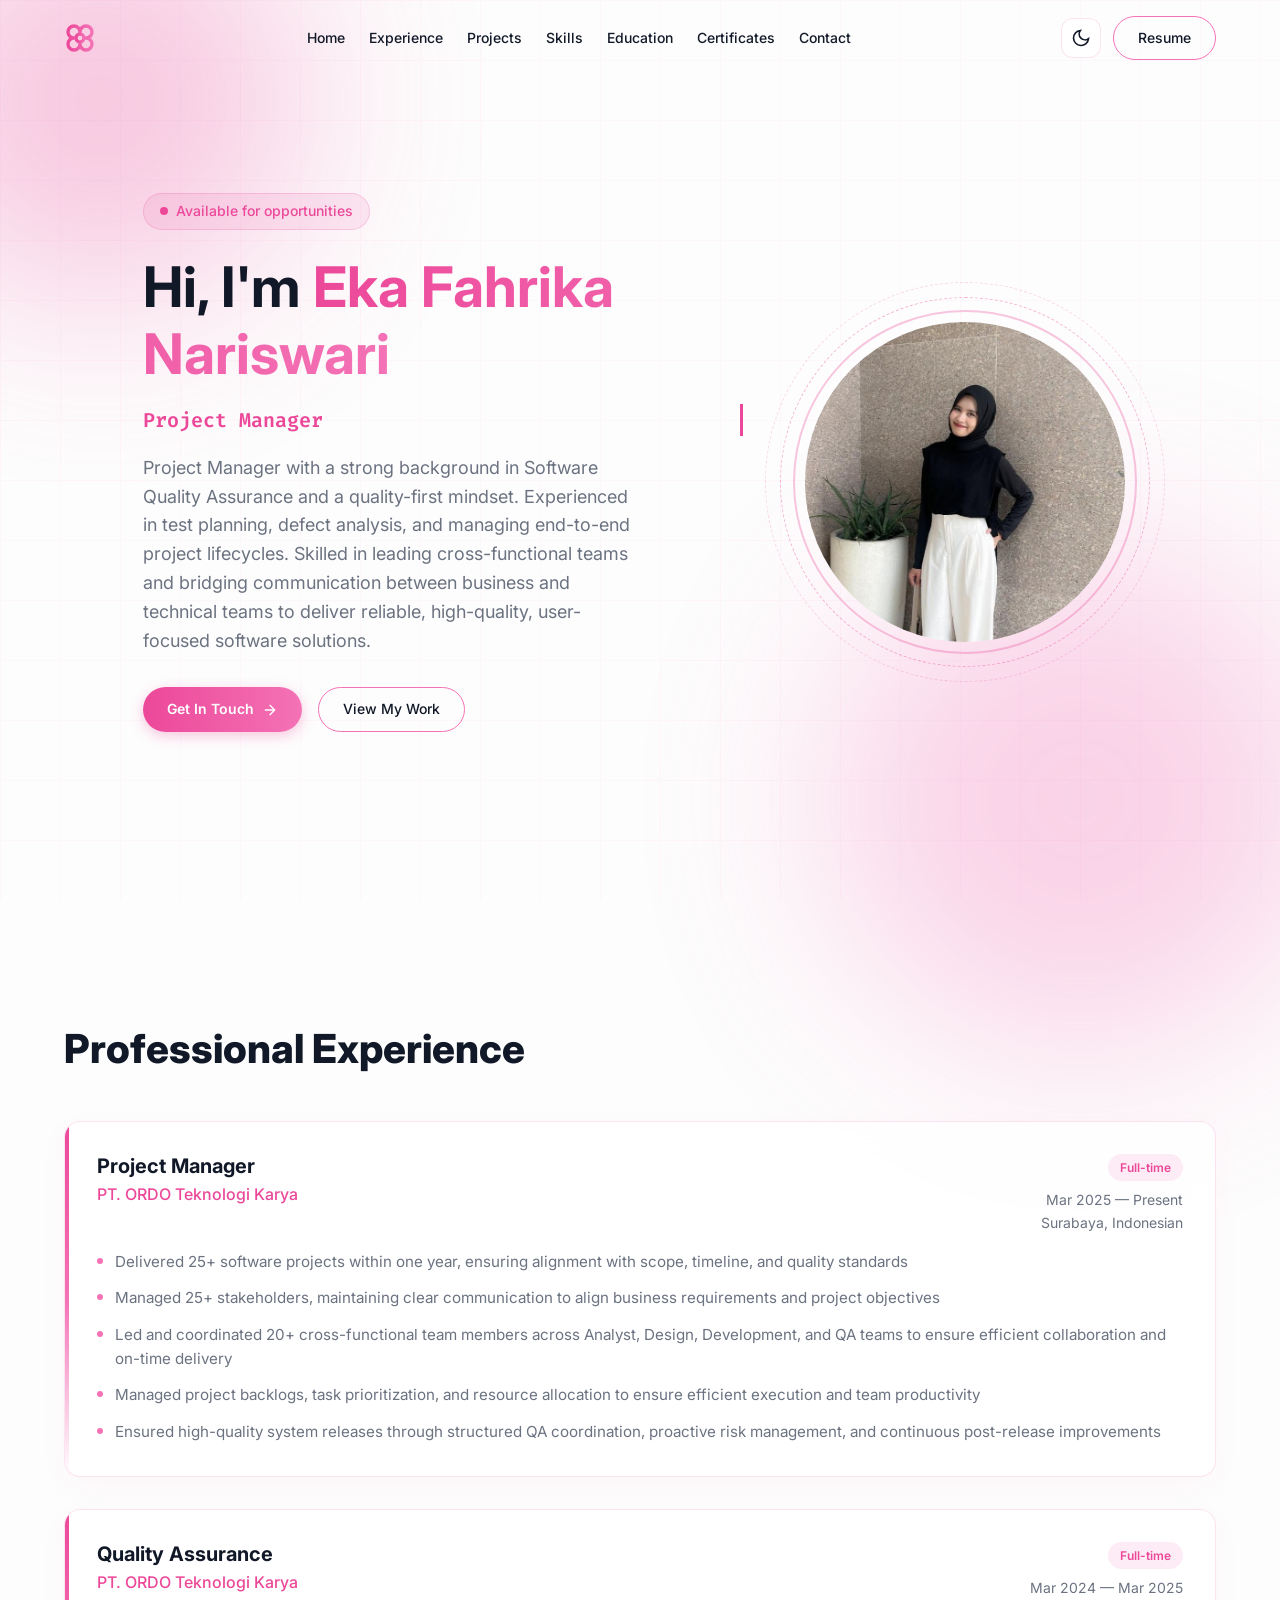
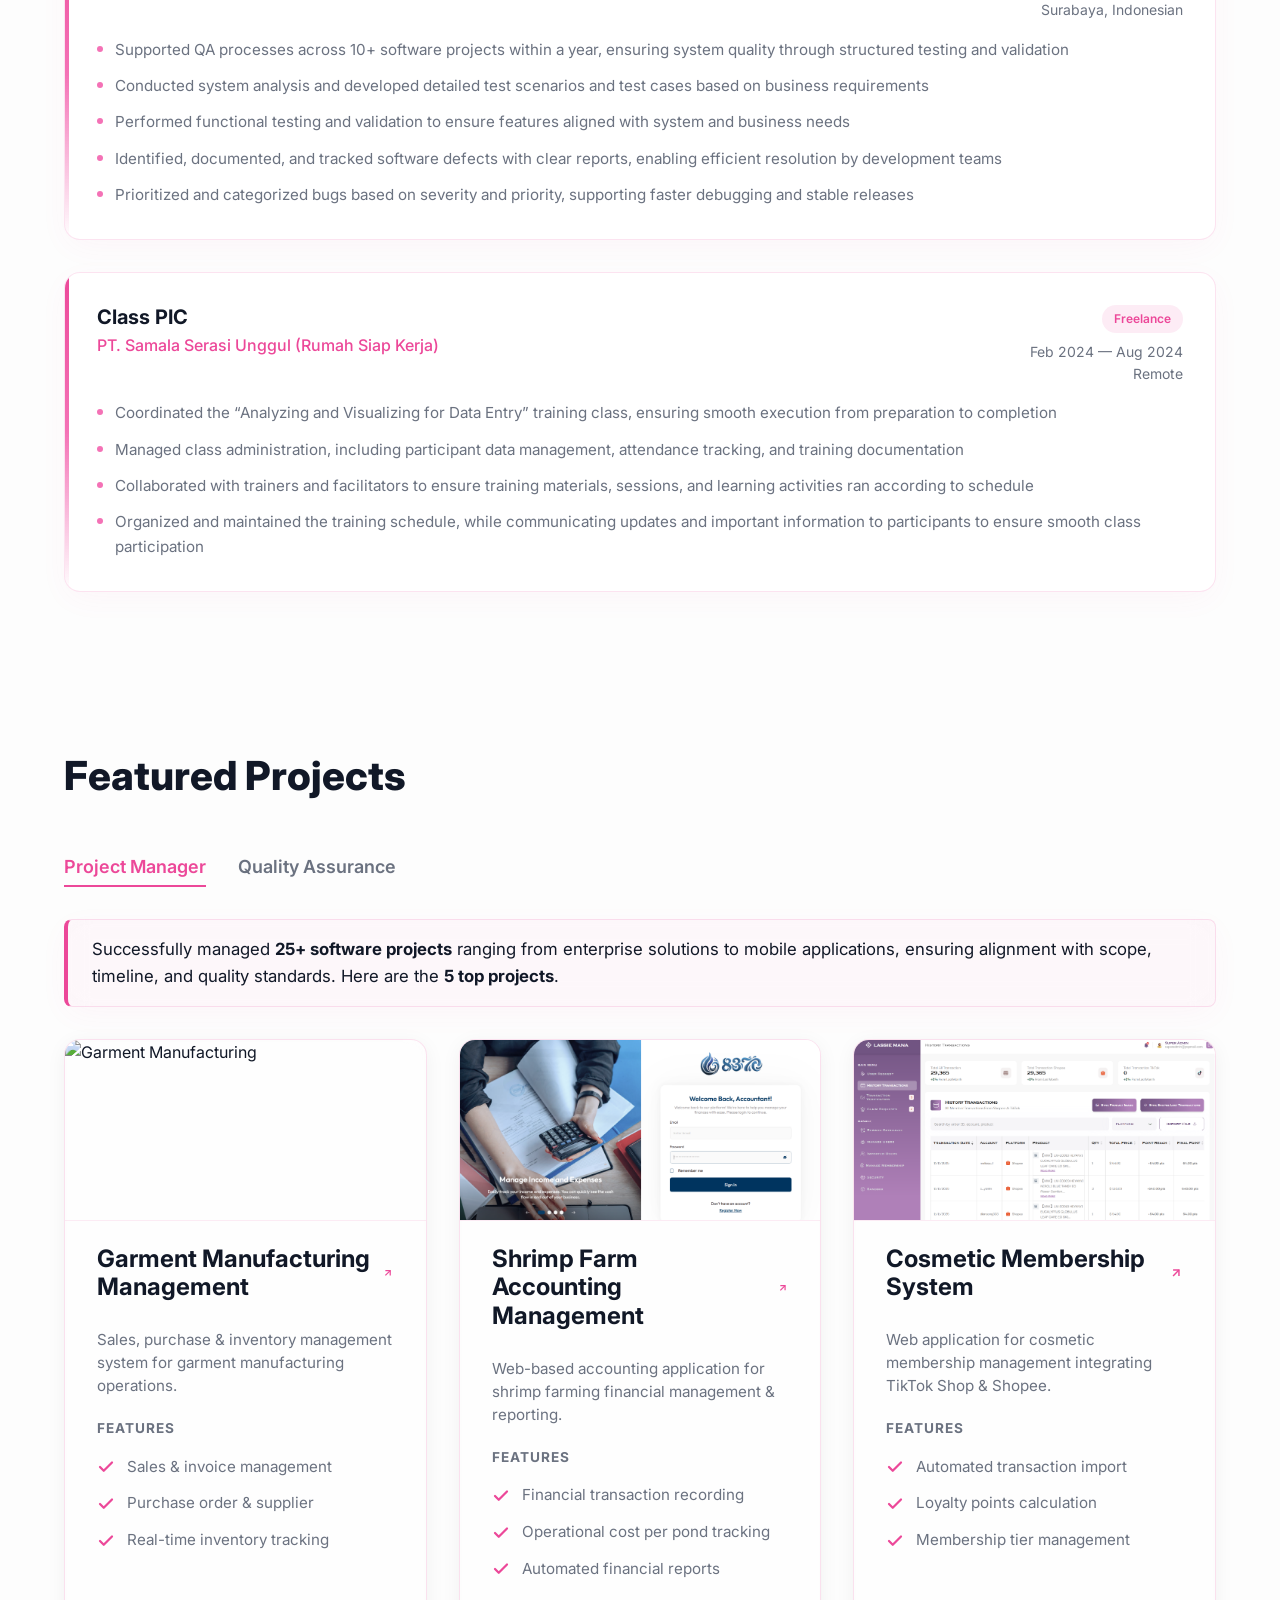
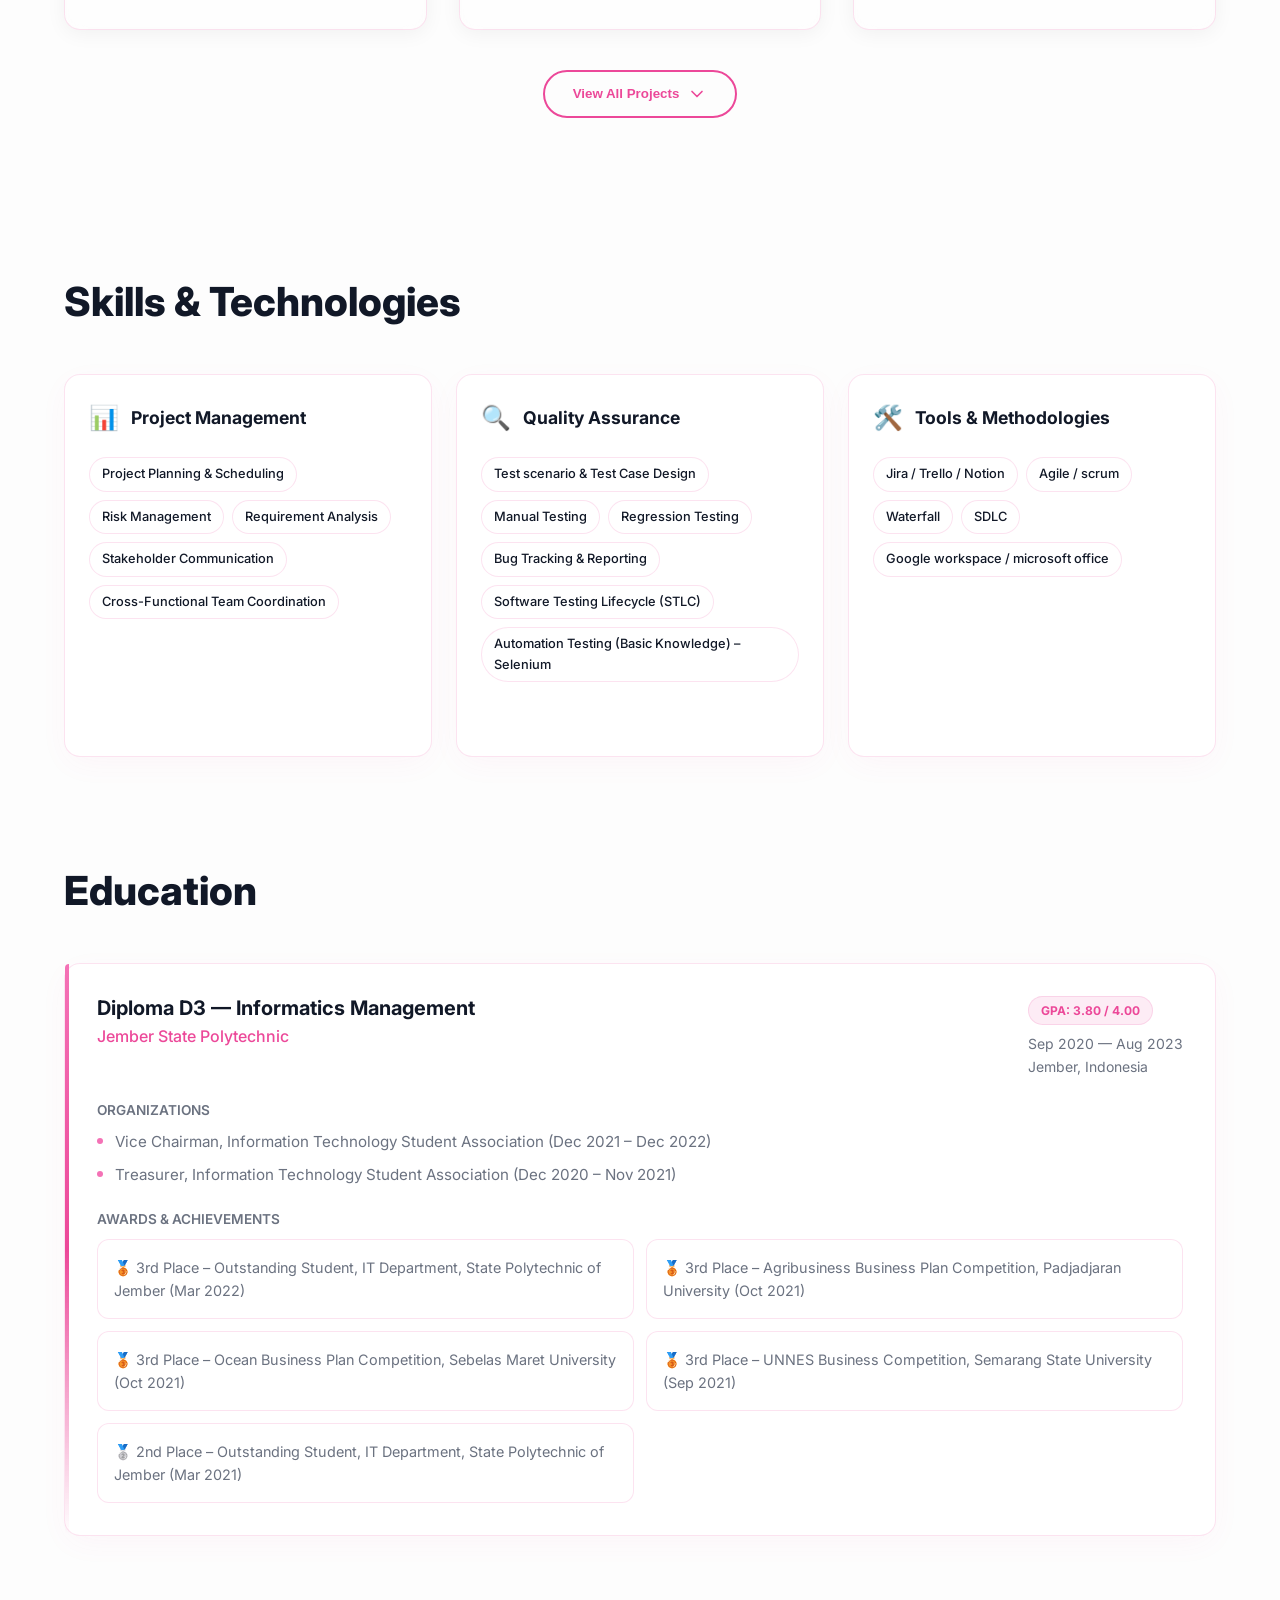
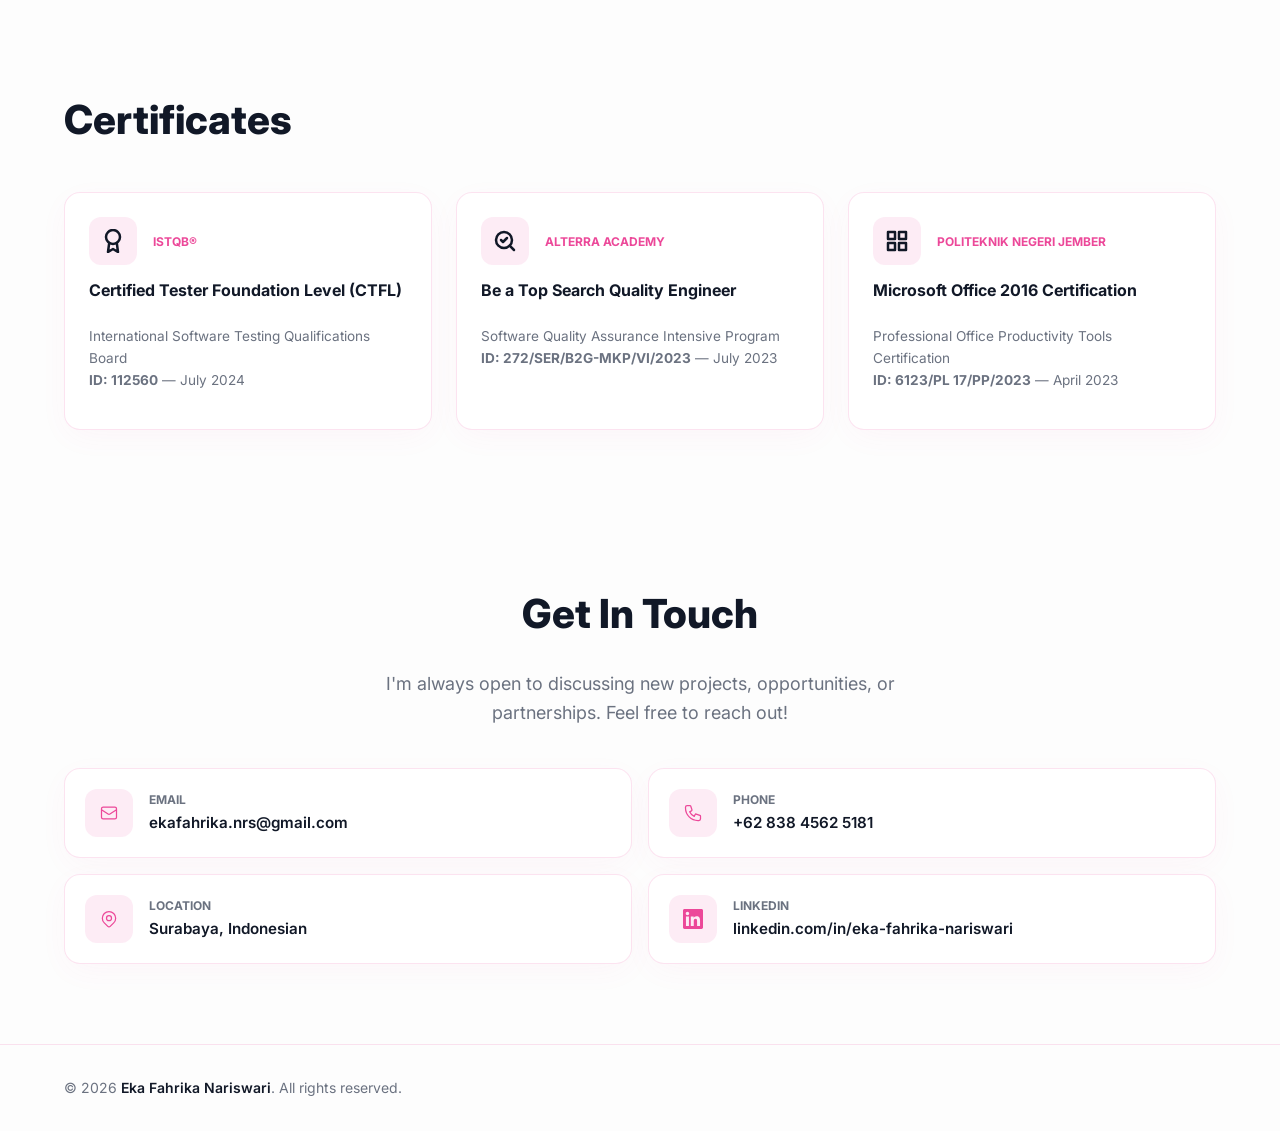
==== commit 52a8bb83: "fixing bugs project dan add responsive mobile" ====
--- a/index.html
+++ b/index.html
@@ -597,7 +597,7 @@
 
                 <div class="glass skill-card reveal">
                     <div class="skill-header">
-                        <span class="skill-icon">�</span>
+                        <span class="skill-icon">📊</span>
                         <span class="skill-cat-title">Project Management</span>
                     </div>
                     <div class="skill-tags">
@@ -667,15 +667,16 @@
 
                 <h4 class="section-sub">Awards & Achievements</h4>
                 <div class="award-grid">
-                    <div class="award-item">� 3rd Place – Outstanding Student, IT Department, State Polytechnic of
+                    <div class="award-item">🥉 3rd Place – Outstanding Student, IT Department, State Polytechnic of
                         Jember (Mar 2022)</div>
                     <div class="award-item">🥉 3rd Place – Agribusiness Business Plan Competition, Padjadjaran
                         University (Oct 2021)</div>
-                    <div class="award-item">� 3rd Place – Ocean Business Plan Competition, Sebelas Maret University (Oct
+                    <div class="award-item">🥉 3rd Place – Ocean Business Plan Competition, Sebelas Maret University
+                        (Oct
                         2021)</div>
                     <div class="award-item">🥉 3rd Place – UNNES Business Competition, Semarang State University (Sep
                         2021)</div>
-                    <div class="award-item">� 2nd Place – Outstanding Student, IT Department, State Polytechnic of
+                    <div class="award-item">🥈 2nd Place – Outstanding Student, IT Department, State Polytechnic of
                         Jember (Mar 2021)</div>
                 </div>
             </div>
@@ -689,7 +690,13 @@
             <div class="cert-grid">
                 <div class="glass cert-card reveal">
                     <div class="cert-header">
-                        <div class="cert-icon">�️</div>
+                        <div class="cert-icon">
+                            <svg width="24" height="24" viewBox="0 0 24 24" fill="none" stroke="currentColor"
+                                stroke-width="2.5" stroke-linecap="round" stroke-linejoin="round">
+                                <circle cx="12" cy="8" r="7" />
+                                <polyline points="8.21 13.89 7 23 12 20 17 23 15.79 13.88" />
+                            </svg>
+                        </div>
                         <div class="cert-issuer">ISTQB®</div>
                     </div>
                     <h3 class="cert-title">Certified Tester Foundation Level (CTFL)</h3>
@@ -699,7 +706,14 @@
                 </div>
                 <div class="glass cert-card reveal">
                     <div class="cert-header">
-                        <div class="cert-icon">�</div>
+                        <div class="cert-icon">
+                            <svg width="24" height="24" viewBox="0 0 24 24" fill="none" stroke="currentColor"
+                                stroke-width="2.5" stroke-linecap="round" stroke-linejoin="round">
+                                <circle cx="11" cy="11" r="8" />
+                                <line x1="21" y1="21" x2="16.65" y2="16.65" />
+                                <polyline points="8 11 10 13 14 9" />
+                            </svg>
+                        </div>
                         <div class="cert-issuer">Alterra Academy</div>
                     </div>
                     <h3 class="cert-title">Be a Top Search Quality Engineer</h3>
@@ -709,7 +723,15 @@
                 </div>
                 <div class="glass cert-card reveal">
                     <div class="cert-header">
-                        <div class="cert-icon">�</div>
+                        <div class="cert-icon">
+                            <svg width="24" height="24" viewBox="0 0 24 24" fill="none" stroke="currentColor"
+                                stroke-width="2.5" stroke-linecap="round" stroke-linejoin="round">
+                                <rect x="3" y="3" width="7" height="7" />
+                                <rect x="14" y="3" width="7" height="7" />
+                                <rect x="14" y="14" width="7" height="7" />
+                                <rect x="3" y="14" width="7" height="7" />
+                            </svg>
+                        </div>
                         <div class="cert-issuer">Politeknik Negeri Jember</div>
                     </div>
                     <h3 class="cert-title">Microsoft Office 2016 Certification</h3>
@@ -790,13 +812,6 @@
     <footer>
         <div class="container">
             <p>&copy; <span id="year"></span> <strong>Eka Fahrika Nariswari</strong>. All rights reserved.</p>
-            <div class="footer-links">
-                <a href="https://linkedin.com/in/eka-fahrika-nariswari" target="_blank" aria-label="LinkedIn"><svg
-                        viewBox="0 0 24 24">
-                        <path
-                            d="M20.447 20.452h-3.554v-5.569c0-1.328-.027-3.037-1.852-3.037-1.853 0-2.136 1.445-2.136 2.939v5.667H9.351V9h3.414v1.561h.046c.477-.9 1.637-1.85 3.37-1.85 3.601 0 4.267 2.37 4.267 5.455v6.286zM5.337 7.433c-1.144 0-2.063-.926-2.063-2.065 0-1.138.92-2.063 2.063-2.063 1.14 0 2.064.925 2.064 2.063 0 1.139-.925 2.065-2.064 2.065zm1.782 13.019H3.555V9h3.564v11.452zM22.225 0H1.771C.792 0 0 .774 0 1.729v20.542C0 23.227.792 24 1.771 24h20.451C23.2 24 24 23.227 24 22.271V1.729C24 .774 23.2 0 22.222 0h.003z" />
-                    </svg></a>
-            </div>
         </div>
     </footer>
 
--- a/style.css
+++ b/style.css
@@ -1000,6 +1000,18 @@
     gap: 32px;
 }
 
+.case-grid {
+    display: grid;
+    grid-template-columns: 1fr 1fr;
+    gap: 32px;
+}
+
+@media (max-width: 768px) {
+    .case-grid {
+        grid-template-columns: 1fr;
+    }
+}
+
 .grid-2-args {
     grid-template-columns: 1.5fr 2fr;
 }
@@ -1418,6 +1430,129 @@
     font-weight: bold;
 }
 
+/* Bug Report Table Styles */
+.table-container {
+    width: 100%;
+    overflow-x: auto;
+    margin: 20px 0;
+    border-radius: 12px;
+    border: 1px solid var(--glass-border);
+}
+
+.table-container::-webkit-scrollbar {
+    height: 8px;
+}
+
+.table-container::-webkit-scrollbar-track {
+    background: var(--bg-alt);
+}
+
+.table-container::-webkit-scrollbar-thumb {
+    background: var(--glass-border);
+    border-radius: 10px;
+}
+
+table {
+    width: 100%;
+    border-collapse: collapse;
+    font-size: 0.9rem;
+    min-width: 800px;
+}
+
+th {
+    background: var(--accent);
+    color: var(--text-main);
+    font-weight: 700;
+    text-align: left;
+    padding: 12px 16px;
+    border-bottom: 2px solid var(--glass-border);
+}
+
+td {
+    padding: 12px 16px;
+    border-bottom: 1px solid var(--glass-border);
+    color: var(--text-muted);
+}
+
+tr:last-child td {
+    border-bottom: none;
+}
+
+.severity {
+    padding: 4px 10px;
+    border-radius: 20px;
+    font-size: 0.75rem;
+    font-weight: 700;
+    text-transform: uppercase;
+}
+
+.severity.minor {
+    background: rgba(34, 197, 94, 0.1);
+    color: #22c55e;
+}
+
+.severity.medium {
+    background: rgba(245, 158, 11, 0.1);
+    color: #f59e0b;
+}
+
+.severity.major {
+    background: rgba(239, 68, 68, 0.1);
+    color: #ef4444;
+}
+
+.priority {
+    padding: 4px 10px;
+    border-radius: 20px;
+    font-size: 0.75rem;
+    font-weight: 700;
+    text-transform: uppercase;
+}
+
+.priority.low {
+    background: rgba(59, 130, 246, 0.1);
+    color: #3b82f6;
+}
+
+.priority.medium {
+    background: rgba(245, 158, 11, 0.1);
+    color: #f59e0b;
+}
+
+.priority.high {
+    background: rgba(239, 68, 68, 0.1);
+    color: #ef4444;
+}
+
+.bug-type {
+    padding: 4px 10px;
+    border-radius: 20px;
+    font-size: 0.75rem;
+    font-weight: 700;
+}
+
+.bug-frontend {
+    background: rgba(147, 51, 234, 0.1);
+    color: #9333ea;
+}
+
+.bug-backend {
+    background: rgba(13, 148, 136, 0.1);
+    color: #0d9488;
+}
+
+.status-badge {
+    padding: 4px 10px;
+    border-radius: 20px;
+    font-size: 0.75rem;
+    font-weight: 700;
+}
+
+.status-pass {
+    background: rgba(34, 197, 94, 0.1);
+    color: #22c55e;
+}
+
 /* Skills */
 .skills-grid {
     display: grid;
@@ -1751,23 +1886,26 @@
 
 /* Responsive */
 @media (max-width: 991px) {
+    .container {
+        padding: 0 32px;
+    }
+
     .hero-content {
         flex-direction: column-reverse;
         text-align: center;
+        gap: 40px;
     }
 
     .hero-text h1 {
-        font-size: 2.75rem;
+        font-size: 3rem;
     }
 
     .hero-desc {
-        margin: 0 auto 2rem;
-    }
-
-    .hero-actions {
-        justify-content: center;
-    }
-
+        margin: 0 auto 2.5rem;
+        font-size: 1.1rem;
+    }
+
+    .hero-actions,
     .social-links {
         justify-content: center;
     }
@@ -1796,6 +1934,9 @@
 }
 
 @media (max-width: 768px) {
+    .container {
+        padding: 0 24px;
+    }
 
     .nav-links,
     .nav-actions {
@@ -1811,17 +1952,25 @@
         top: 100%;
         left: 0;
         width: 100%;
-        background: var(--bg-alt);
-        padding: 20px;
-        box-shadow: 0 10px 30px rgba(0, 0, 0, 0.1);
+        background: var(--nav-bg);
+        backdrop-filter: blur(20px);
+        -webkit-backdrop-filter: blur(20px);
+        padding: 24px;
+        box-shadow: 0 10px 40px rgba(0, 0, 0, 0.2);
         border-top: 1px solid var(--glass-border);
         display: none;
         flex-direction: column;
         gap: 16px;
+        z-index: 100;
+        opacity: 0;
+        transform: translateY(-10px);
+        transition: opacity 0.3s ease, transform 0.3s ease;
     }
 
     .nav-menu-mobile.active {
         display: flex;
+        opacity: 1;
+        transform: translateY(0);
     }
 
     .about-grid,
@@ -1839,13 +1988,82 @@
     }
 
     .section-title {
-        font-size: 2rem;
+        font-size: 2.25rem;
+        margin-bottom: 32px;
+    }
+
+    .case-title {
+        font-size: 1.75rem;
+    }
+
+    .case-desc {
+        font-size: 1rem;
     }
 
     footer .container {
         flex-direction: column;
         gap: 16px;
         text-align: center;
+    }
+}
+
+@media (max-width: 480px) {
+    .container {
+        padding: 0 20px;
+    }
+
+    .hero-text h1 {
+        font-size: 2.5rem;
+    }
+
+    .hero-desc {
+        font-size: 1rem;
+    }
+
+    .project-tabs-nav {
+        gap: 20px;
+        overflow-x: auto;
+        padding-bottom: 4px;
+        scrollbar-width: none;
+        justify-content: flex-start;
+    }
+
+    .project-tabs-nav::-webkit-scrollbar {
+        display: none;
+    }
+
+    .nav-tab-btn {
+        font-size: 1rem;
+        white-space: nowrap;
+    }
+
+    .details-card>div {
+        flex-direction: column;
+        align-items: flex-start !important;
+        gap: 4px;
+    }
+
+    .details-card span:first-child {
+        min-width: unset !important;
+        font-size: 0.8rem;
+        text-transform: uppercase;
+        letter-spacing: 0.05em;
+    }
+
+    .case-card {
+        padding: 20px;
+    }
+
+    .award-item {
+        padding: 12px;
+    }
+
+    .timeline {
+        gap: 24px;
+    }
+
+    .exp-card {
+        padding: 24px;
     }
 }
 
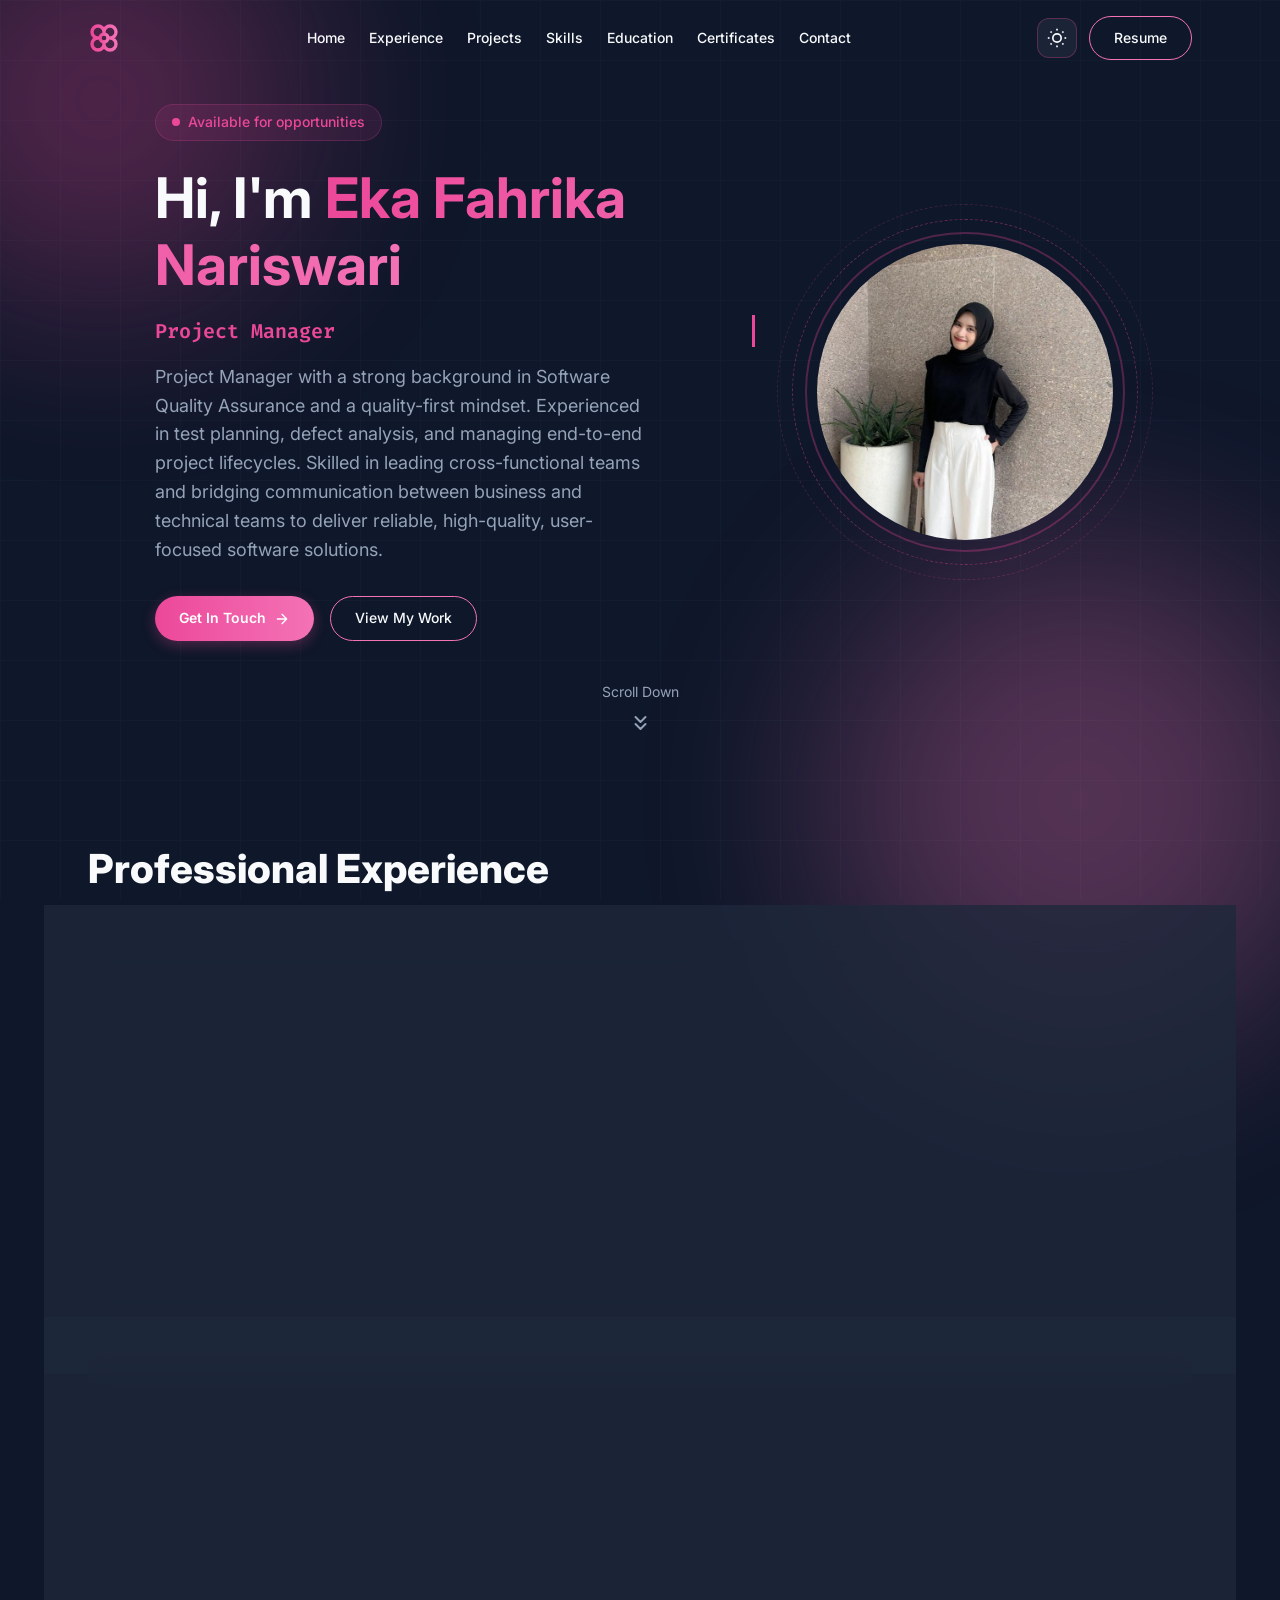
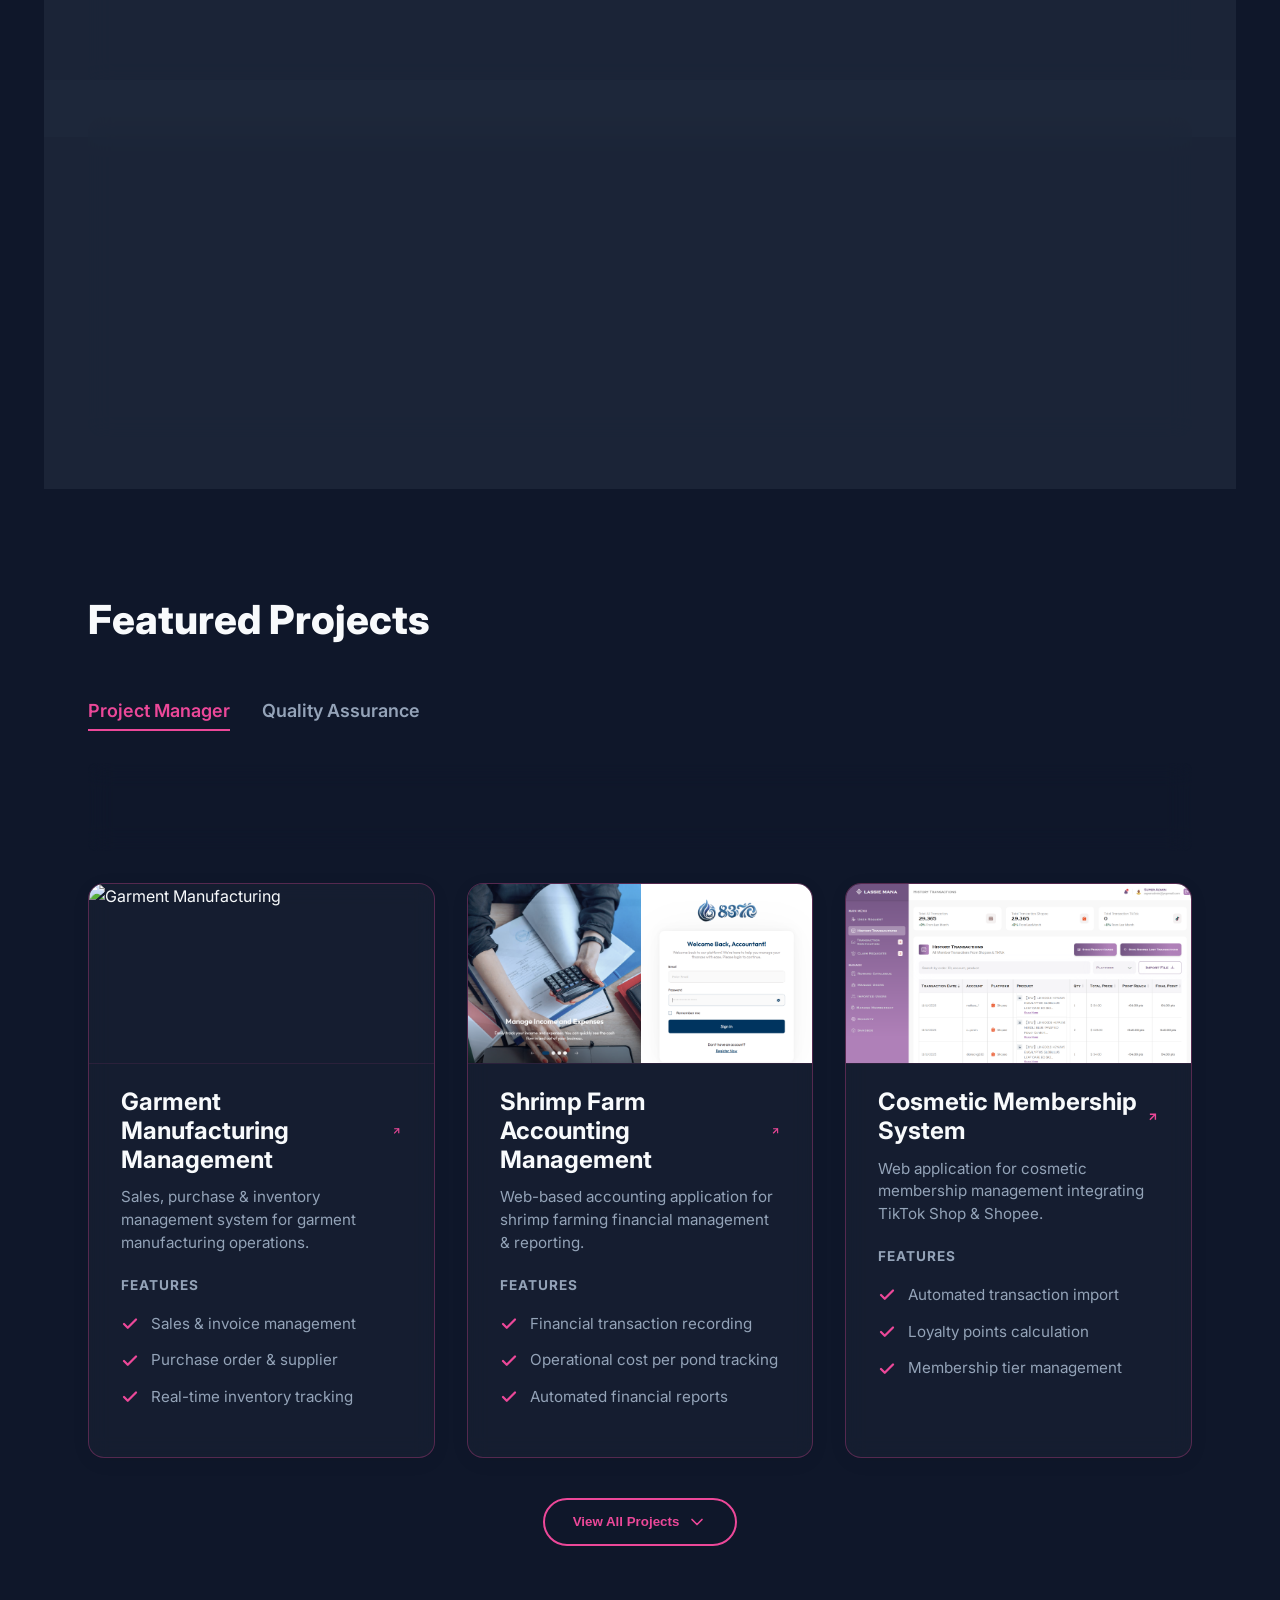
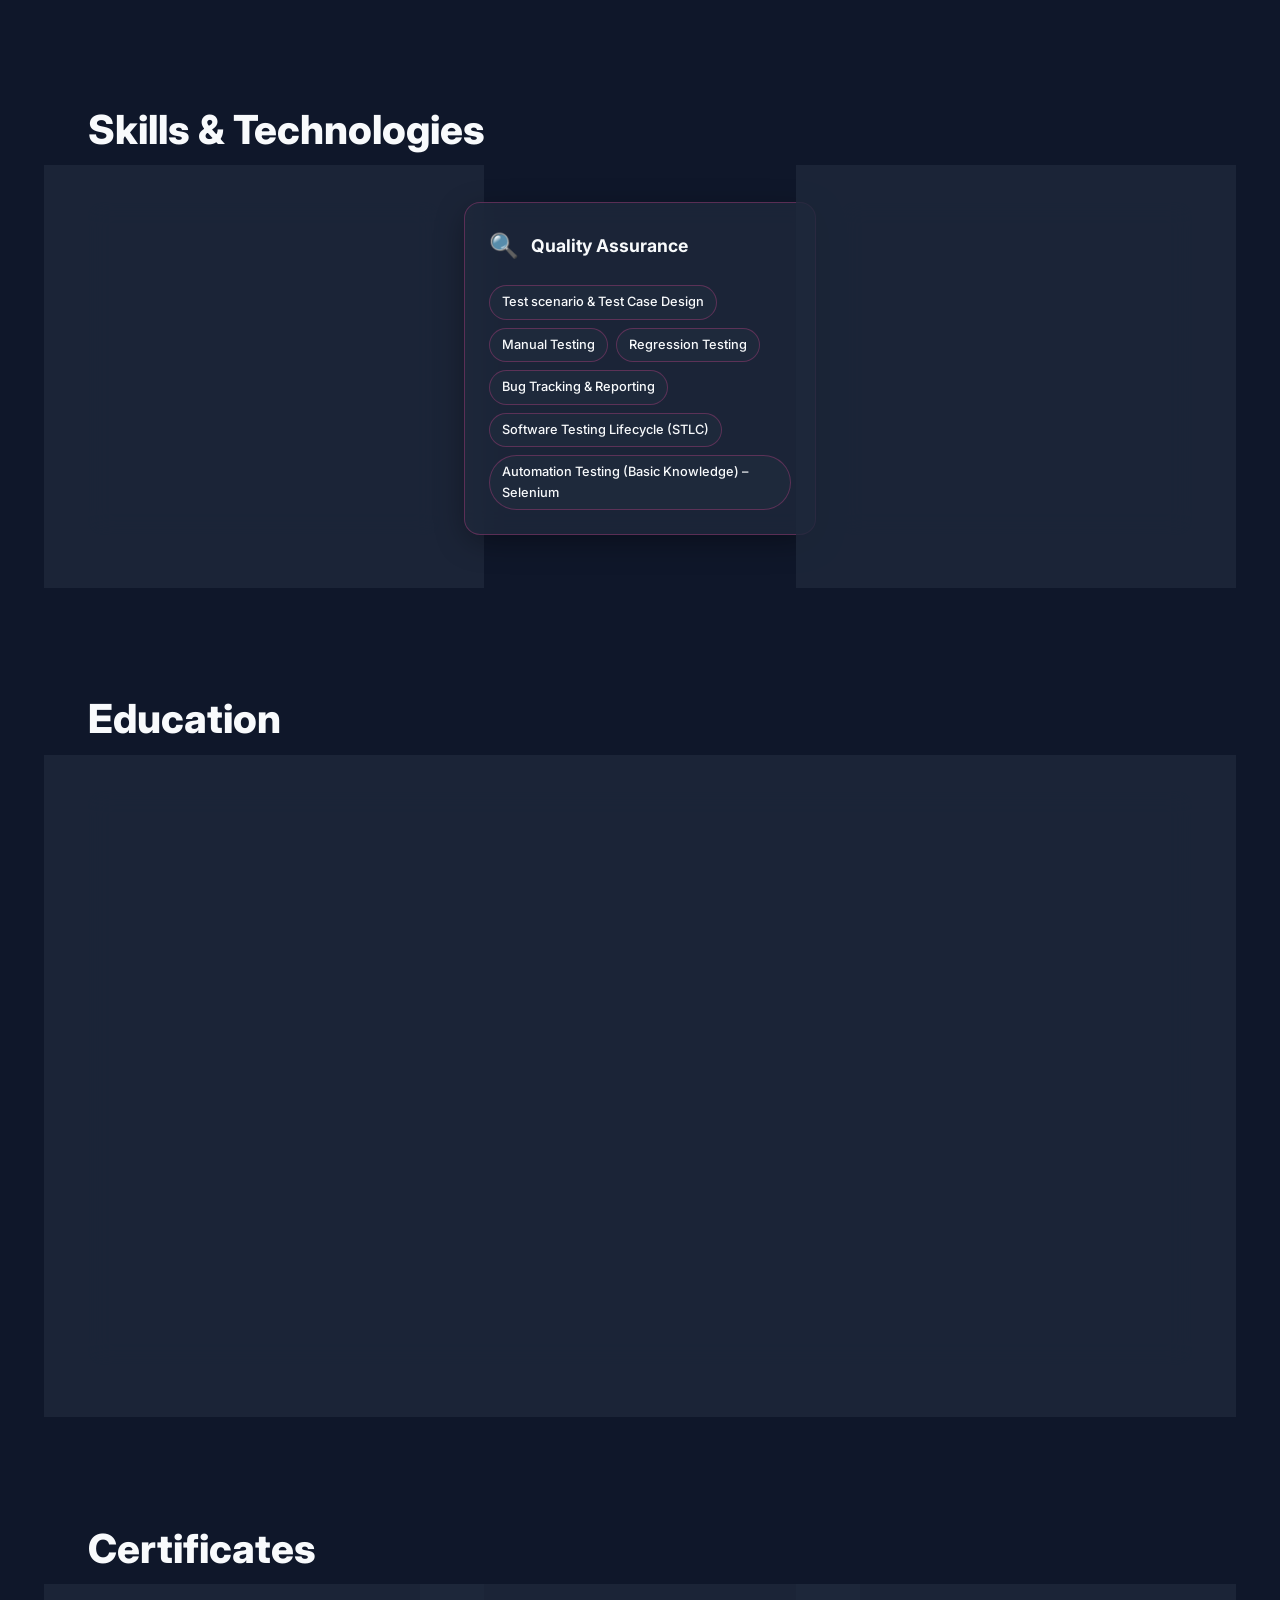
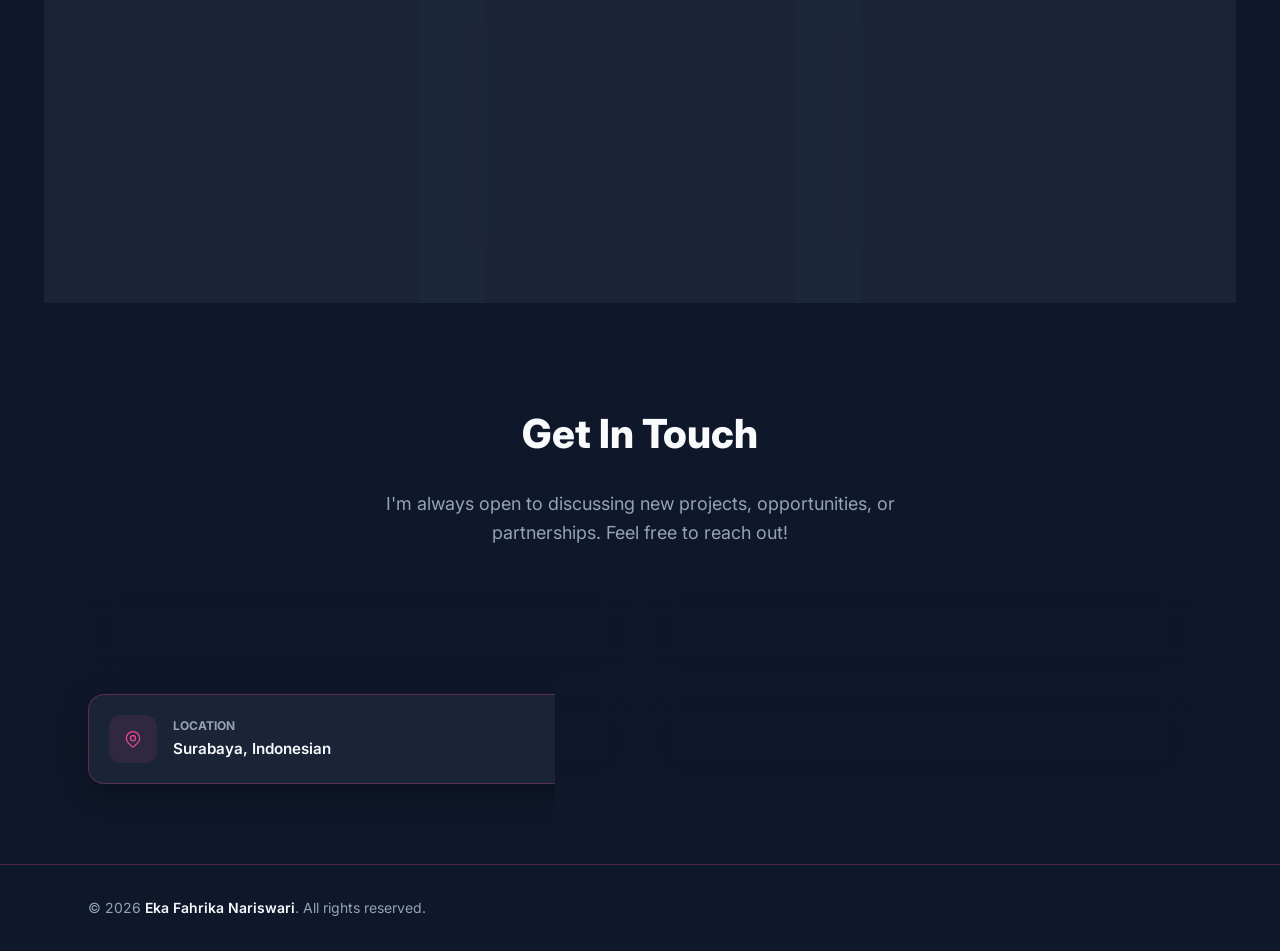
==== commit f56856bb: "fixbug responsive mobile" ====
--- a/index.html
+++ b/index.html
@@ -9,7 +9,7 @@
 
     <script>
         (function () {
-            const savedTheme = localStorage.getItem('theme') || (window.matchMedia('(prefers-color-scheme: dark)').matches ? 'dark' : 'light');
+            const savedTheme = localStorage.getItem('theme') || 'dark';
             if (savedTheme === 'dark') {
                 document.documentElement.setAttribute('data-theme', 'dark');
             }
@@ -112,7 +112,7 @@
                             <path d="M5 12h14M12 5l7 7-7 7" />
                         </svg>
                     </a>
-                    <a href="#experience" class="btn-outline">View My Work</a>
+                    <a href="#projects" class="btn-outline">View My Work</a>
                 </div>
 
                 <!-- <div class="social-links">
@@ -140,13 +140,13 @@
             </div>
         </div>
 
-        <!-- <a href="#experience" class="scroll-down">
+        <a href="#experience" class="scroll-down">
             <span>Scroll Down</span>
             <svg viewBox="0 0 24 24" fill="none" stroke="currentColor" stroke-width="2" stroke-linecap="round"
                 stroke-linejoin="round">
                 <path d="M7 13l5 5 5-5M7 6l5 5 5-5" />
             </svg>
-        </a> -->
+        </a>
     </section>
 
     <!-- Experience Section -->
--- a/style.css
+++ b/style.css
@@ -1,3 +1,15 @@
+* {
+    box-sizing: border-box;
+    margin: 0;
+    padding: 0;
+}
+
+html,
+body {
+    overflow-x: hidden;
+    width: 100%;
+}
+
 :root {
     --font-sans: 'Inter', -apple-system, BlinkMacSystemFont, 'Segoe UI', Roboto, 'Helvetica Neue', Arial, sans-serif;
     --font-mono: 'Fira Code', ui-monospace, SFMono-Regular, Menlo, Monaco, Consolas, monospace;
@@ -59,6 +71,38 @@
     height: 20px;
 }
 
+/* Language Switcher Style */
+.lang-switcher {
+    display: flex;
+    gap: 4px;
+    background: var(--glass-bg);
+    border: 1px solid var(--glass-border);
+    padding: 4px;
+    border-radius: 12px;
+}
+
+.lang-btn {
+    padding: 6px 10px;
+    border-radius: 8px;
+    font-size: 0.8rem;
+    font-weight: 600;
+    cursor: pointer;
+    background: transparent;
+    border: none;
+    color: var(--text-muted);
+    transition: all 0.3s ease;
+}
+
+.lang-btn.active {
+    background: var(--primary);
+    color: white;
+}
+
+.lang-btn:hover:not(.active) {
+    background: rgba(236, 72, 153, 0.1);
+    color: var(--primary);
+}
+
 [data-theme='dark'] .sun-icon {
     display: block;
 }
@@ -1897,7 +1941,7 @@
     }
 
     .hero-text h1 {
-        font-size: 3rem;
+        font-size: 2.75rem;
     }
 
     .hero-desc {
@@ -1908,17 +1952,31 @@
     .hero-actions,
     .social-links {
         justify-content: center;
+        flex-wrap: wrap;
+    }
+
+    .hero-text {
+        width: 100%;
+        max-width: 100%;
+    }
+
+    .hero-desc {
+        width: 100%;
+        max-width: 100% !important;
+        margin: 0 auto 2rem;
     }
 
     .about-grid,
     .projects-grid,
-    .cert-grid {
+    .cert-grid,
+    .projects-list {
         grid-template-columns: repeat(2, 1fr);
     }
 
     .projects-list .project-item {
-        min-width: calc((100% - 32px) / 2);
-        max-width: calc((100% - 32px) / 2);
+        min-width: unset;
+        max-width: unset;
+        flex: unset;
     }
 
     .exp-header,
@@ -1982,9 +2040,43 @@
         grid-template-columns: 1fr;
     }
 
+    .projects-list {
+        display: flex !important;
+        flex-direction: row !important;
+        flex-wrap: nowrap !important;
+        overflow-x: auto !important;
+        gap: 20px;
+        padding: 10px 4px 40px;
+        margin: 0 -24px;
+        padding-left: 24px;
+        padding-right: 24px;
+        scroll-snap-type: x mandatory;
+        scrollbar-width: none;
+        -webkit-overflow-scrolling: touch;
+    }
+
+    .projects-list::-webkit-scrollbar {
+        display: none;
+    }
+
     .projects-list .project-item {
-        min-width: 85%;
-        max-width: 85%;
+        flex: 0 0 280px !important;
+        width: 280px !important;
+        min-width: 280px !important;
+        max-width: 280px !important;
+        scroll-snap-align: center;
+        padding: 24px;
+        /* Reduced padding for mobile */
+    }
+
+    .project-img {
+        margin: -24px -24px 20px -24px !important;
+        height: 160px !important;
+    }
+
+    /* Disable hover-hint on mobile to prevent overlapping/dark appearance */
+    .hover-hint {
+        display: none !important;
     }
 
     .section-title {
@@ -2013,15 +2105,54 @@
     }
 
     .hero-text h1 {
-        font-size: 2.5rem;
+        font-size: 1.8rem;
+        line-height: 1.1;
+        overflow-wrap: break-word;
+    }
+
+    .hero-actions {
+        flex-direction: column;
+        width: 100%;
+        gap: 12px;
+    }
+
+    .btn-primary,
+    .btn-outline {
+        width: 100% !important;
+        text-align: center;
+        justify-content: center;
+    }
+
+    .typewriter-container {
+        font-size: 1rem;
+        word-wrap: break-word;
+        height: auto;
+    }
+
+    .hero-text {
+        max-width: 100%;
+    }
+
+    .hero-image-wrapper {
+        width: 260px;
+        height: 260px;
+    }
+
+    .hero-image-decor-1 {
+        inset: -10px;
+    }
+
+    .hero-image-decor-2 {
+        inset: -20px;
     }
 
     .hero-desc {
-        font-size: 1rem;
+        font-size: 0.95rem;
+        line-height: 1.5;
     }
 
     .project-tabs-nav {
-        gap: 20px;
+        gap: 16px;
         overflow-x: auto;
         padding-bottom: 4px;
         scrollbar-width: none;
@@ -2030,6 +2161,11 @@
 
     .project-tabs-nav::-webkit-scrollbar {
         display: none;
+    }
+
+    .section-title {
+        font-size: 1.75rem;
+        margin-bottom: 24px;
     }
 
     .nav-tab-btn {
@@ -2132,4 +2268,32 @@
     to {
         opacity: 1;
     }
+}
+
+@media (max-width: 360px) {
+    .container {
+        padding: 0 16px;
+    }
+
+    .hero-text h1 {
+        font-size: 1.8rem;
+        word-break: break-word;
+    }
+
+    .section-title {
+        font-size: 1.75rem;
+    }
+
+    .hero-image-wrapper {
+        width: 200px;
+        height: 200px;
+    }
+}
+
+/* Global overflow fix */
+html,
+body {
+    overflow-x: hidden;
+    width: 100%;
+    position: relative;
 }
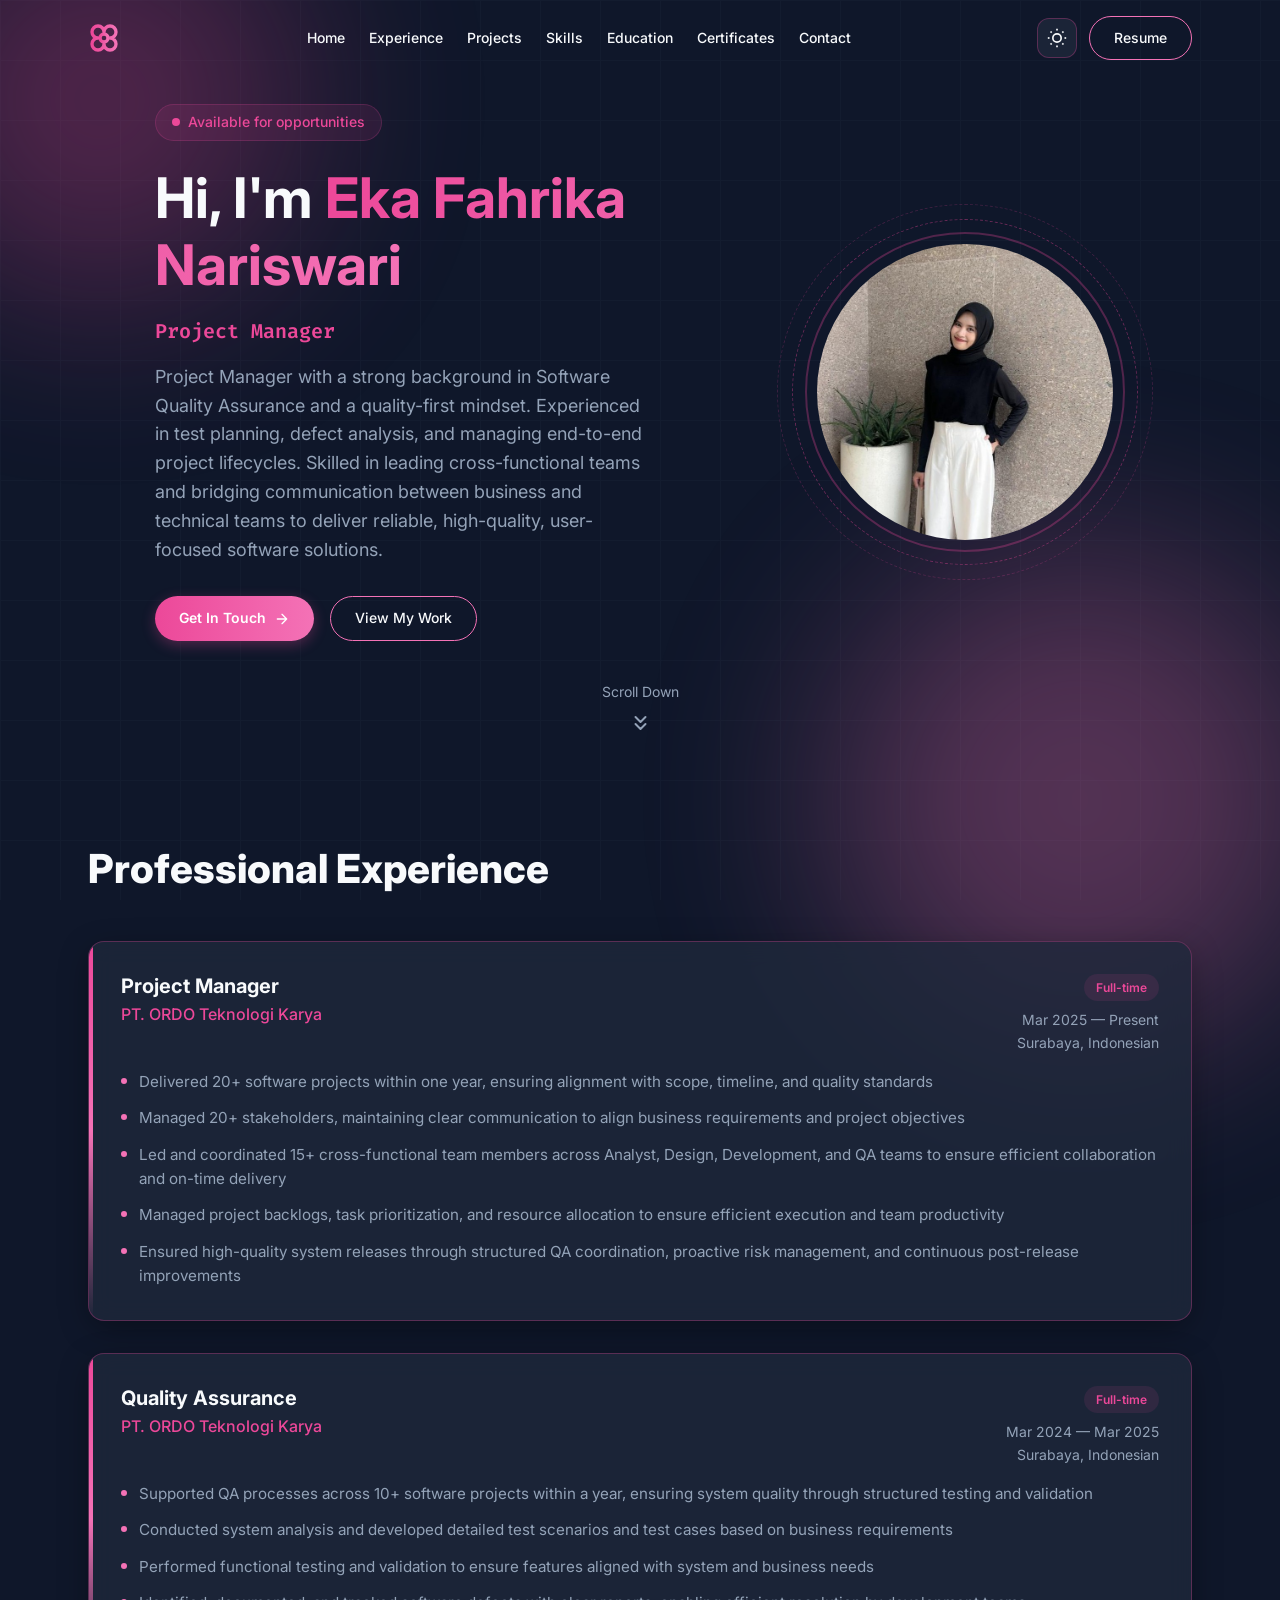
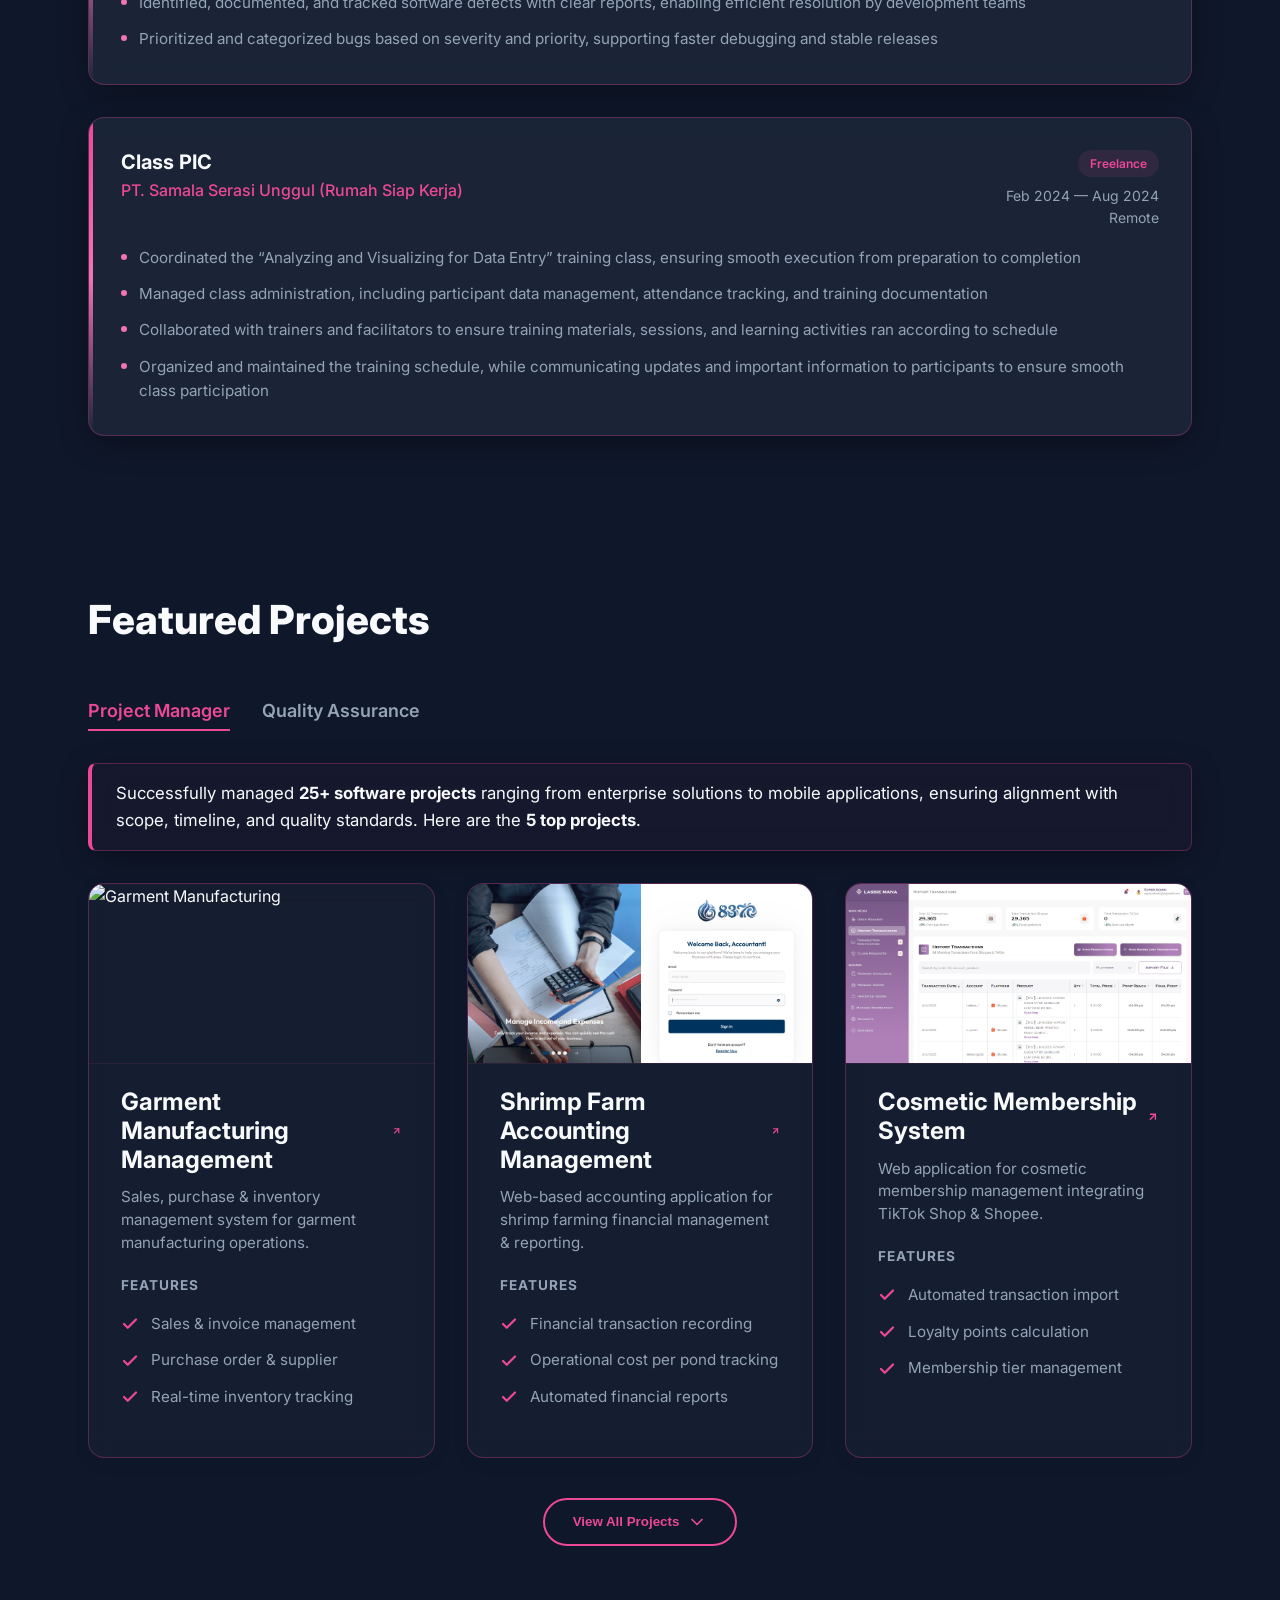
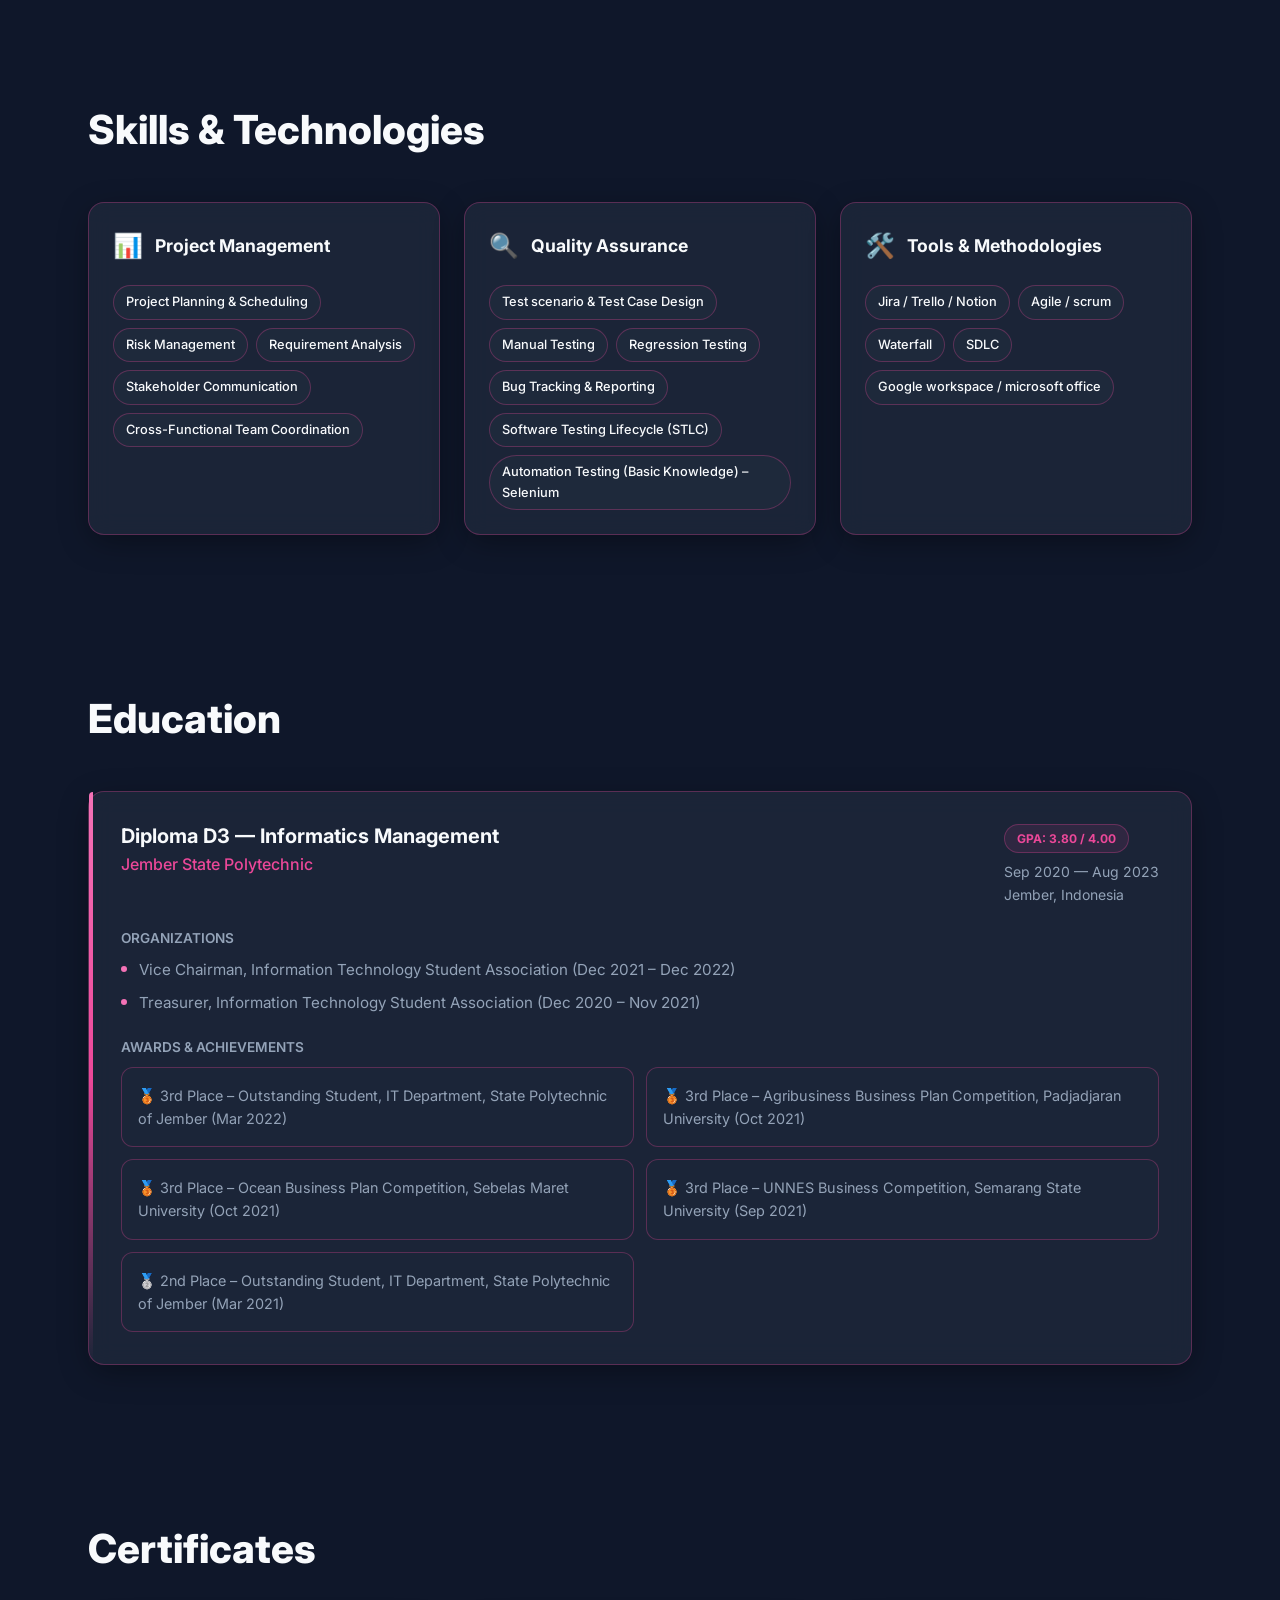
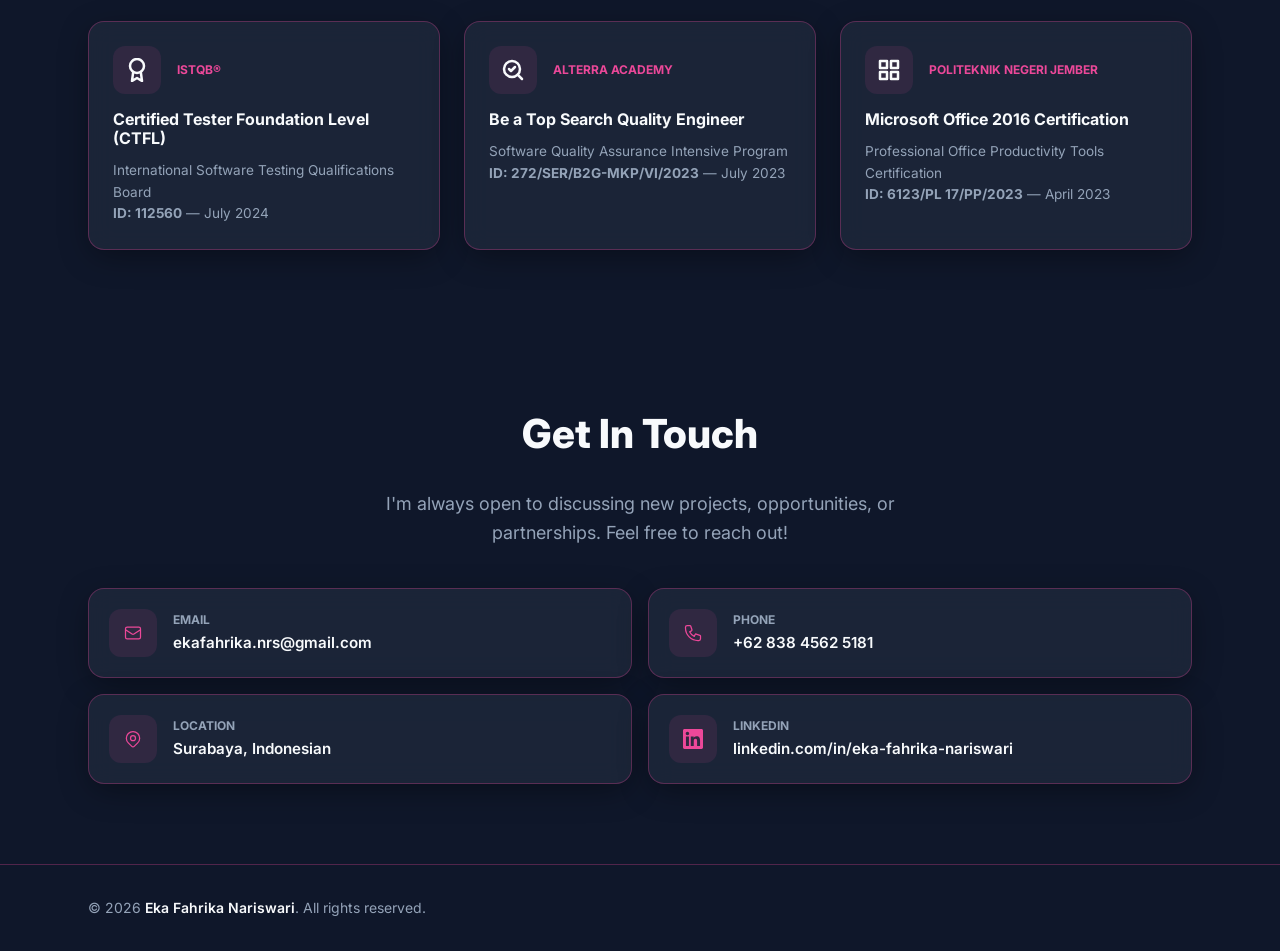
==== commit 92cd3149: "fix folder images" ====
--- a/index.html
+++ b/index.html
@@ -136,7 +136,7 @@
             <div class="hero-image-wrapper reveal">
                 <div class="hero-image-decor-1"></div>
                 <div class="hero-image-decor-2"></div>
-                <img src="./Eka_photo.jpeg" alt="Eka Fahrika Nariswari" class="hero-image" id="hero-img">
+                <img src="./images/Eka_photo.jpeg" alt="Eka Fahrika Nariswari" class="hero-image" id="hero-img">
             </div>
         </div>
 
@@ -168,11 +168,11 @@
                         </div>
                     </div>
                     <ul class="exp-points">
-                        <li>Delivered 25+ software projects within one year, ensuring alignment with scope, timeline,
+                        <li>Delivered 20+ software projects within one year, ensuring alignment with scope, timeline,
                             and quality standards</li>
-                        <li>Managed 25+ stakeholders, maintaining clear communication to align business requirements and
+                        <li>Managed 20+ stakeholders, maintaining clear communication to align business requirements and
                             project objectives</li>
-                        <li>Led and coordinated 20+ cross-functional team members across Analyst, Design, Development,
+                        <li>Led and coordinated 15+ cross-functional team members across Analyst, Design, Development,
                             and
                             QA teams to ensure efficient collaboration and on-time delivery</li>
                         <li>Managed project backlogs, task prioritization, and resource allocation to ensure efficient
@@ -297,7 +297,7 @@
                     <!-- Shrimp Farm Accounting Management -->
                     <a href="project-shrimp.html" class="glass project-item reveal">
                         <div class="project-img">
-                            <img src="./website-utjm.png" alt="Shrimp Farm Accounting">
+                            <img src="./images/website-utjm.png" alt="Shrimp Farm Accounting">
                         </div>
                         <h3 class="project-title">Shrimp Farm Accounting Management <svg width="18" height="18"
                                 viewBox="0 0 24 24" fill="none" stroke="currentColor" stroke-width="2.5">
@@ -329,7 +329,7 @@
                     <!-- Cosmetic Membership System -->
                     <a href="project-cosmetic.html" class="glass project-item reveal">
                         <div class="project-img">
-                            <img src="./website-lassiemanna.png" alt="Cosmetic Membership">
+                            <img src="./images/website-lassiemanna.png" alt="Cosmetic Membership">
                         </div>
                         <h3 class="project-title">Cosmetic Membership System <svg width="18" height="18"
                                 viewBox="0 0 24 24" fill="none" stroke="currentColor" stroke-width="2.5">
@@ -361,7 +361,7 @@
                     <!-- ERP System for Housing Management -->
                     <a href="project-housing.html" class="glass project-item reveal hidden-project">
                         <div class="project-img">
-                            <img src="./website-bip.png" alt="Housing ERP System">
+                            <img src="./images/website-bip.png" alt="Housing ERP System">
                         </div>
                         <h3 class="project-title">ERP System for Housing Management <svg width="18" height="18"
                                 viewBox="0 0 24 24" fill="none" stroke="currentColor" stroke-width="2.5">
@@ -415,7 +415,7 @@
                     <!-- QA Project 1 -->
                     <a href="project-marketplace.html" class="glass project-item reveal">
                         <div class="project-img">
-                            <img src="./accounting1.png" alt="Marketplace Accounting">
+                            <img src="./images/accounting1.png" alt="Marketplace Accounting">
                         </div>
                         <h3 class="project-title">Marketplace Integrated Accounting System <svg width="18" height="18"
                                 viewBox="0 0 24 24" fill="none" stroke="currentColor" stroke-width="2.5">
@@ -447,7 +447,7 @@
                     <!-- QA Project 2 -->
                     <a href="project-laundry.html" class="glass project-item reveal">
                         <div class="project-img">
-                            <img src="./texkleen.png" alt="Laundry Testing">
+                            <img src="./images/texkleen.png" alt="Laundry Testing">
                         </div>
                         <h3 class="project-title">Laundry Hotel Management System <svg width="18" height="18"
                                 viewBox="0 0 24 24" fill="none" stroke="currentColor" stroke-width="2.5">
@@ -479,7 +479,7 @@
                     <!-- QA Project 3 -->
                     <a href="project-pestcontrol.html" class="glass project-item reveal">
                         <div class="project-img">
-                            <img src="./website-proton.png" alt="Pest Control Testing">
+                            <img src="./images/website-proton.png" alt="Pest Control Testing">
                         </div>
                         <h3 class="project-title">Pest Control Management System <svg width="18" height="18"
                                 viewBox="0 0 24 24" fill="none" stroke="currentColor" stroke-width="2.5">
@@ -512,7 +512,7 @@
                     <a href="project-fuomo.html" class="glass project-item hidden-project reveal"
                         style="display: none;">
                         <div class="project-img">
-                            <img src="./website-fuomo.png" alt="FUOMO Monetization">
+                            <img src="./images/website-fuomo.png" alt="FUOMO Monetization">
                         </div>
                         <h3 class="project-title">FUOMO Creator Monetization Platform <svg width="18" height="18"
                                 viewBox="0 0 24 24" fill="none" stroke="currentColor" stroke-width="2.5">
@@ -545,7 +545,7 @@
                     <a href="project-sales.html" class="glass project-item hidden-project reveal"
                         style="display: none;">
                         <div class="project-img">
-                            <img src="./xymart1.png" alt="Online Sales System">
+                            <img src="./images/xymart1.png" alt="Online Sales System">
                         </div>
                         <h3 class="project-title">Online Product Sales System <svg width="18" height="18"
                                 viewBox="0 0 24 24" fill="none" stroke="currentColor" stroke-width="2.5">
--- a/style.css
+++ b/style.css
@@ -69,38 +69,6 @@
 .theme-toggle-btn svg {
     width: 20px;
     height: 20px;
-}
-
-/* Language Switcher Style */
-.lang-switcher {
-    display: flex;
-    gap: 4px;
-    background: var(--glass-bg);
-    border: 1px solid var(--glass-border);
-    padding: 4px;
-    border-radius: 12px;
-}
-
-.lang-btn {
-    padding: 6px 10px;
-    border-radius: 8px;
-    font-size: 0.8rem;
-    font-weight: 600;
-    cursor: pointer;
-    background: transparent;
-    border: none;
-    color: var(--text-muted);
-    transition: all 0.3s ease;
-}
-
-.lang-btn.active {
-    background: var(--primary);
-    color: white;
-}
-
-.lang-btn:hover:not(.active) {
-    background: rgba(236, 72, 153, 0.1);
-    color: var(--primary);
 }
 
 [data-theme='dark'] .sun-icon {
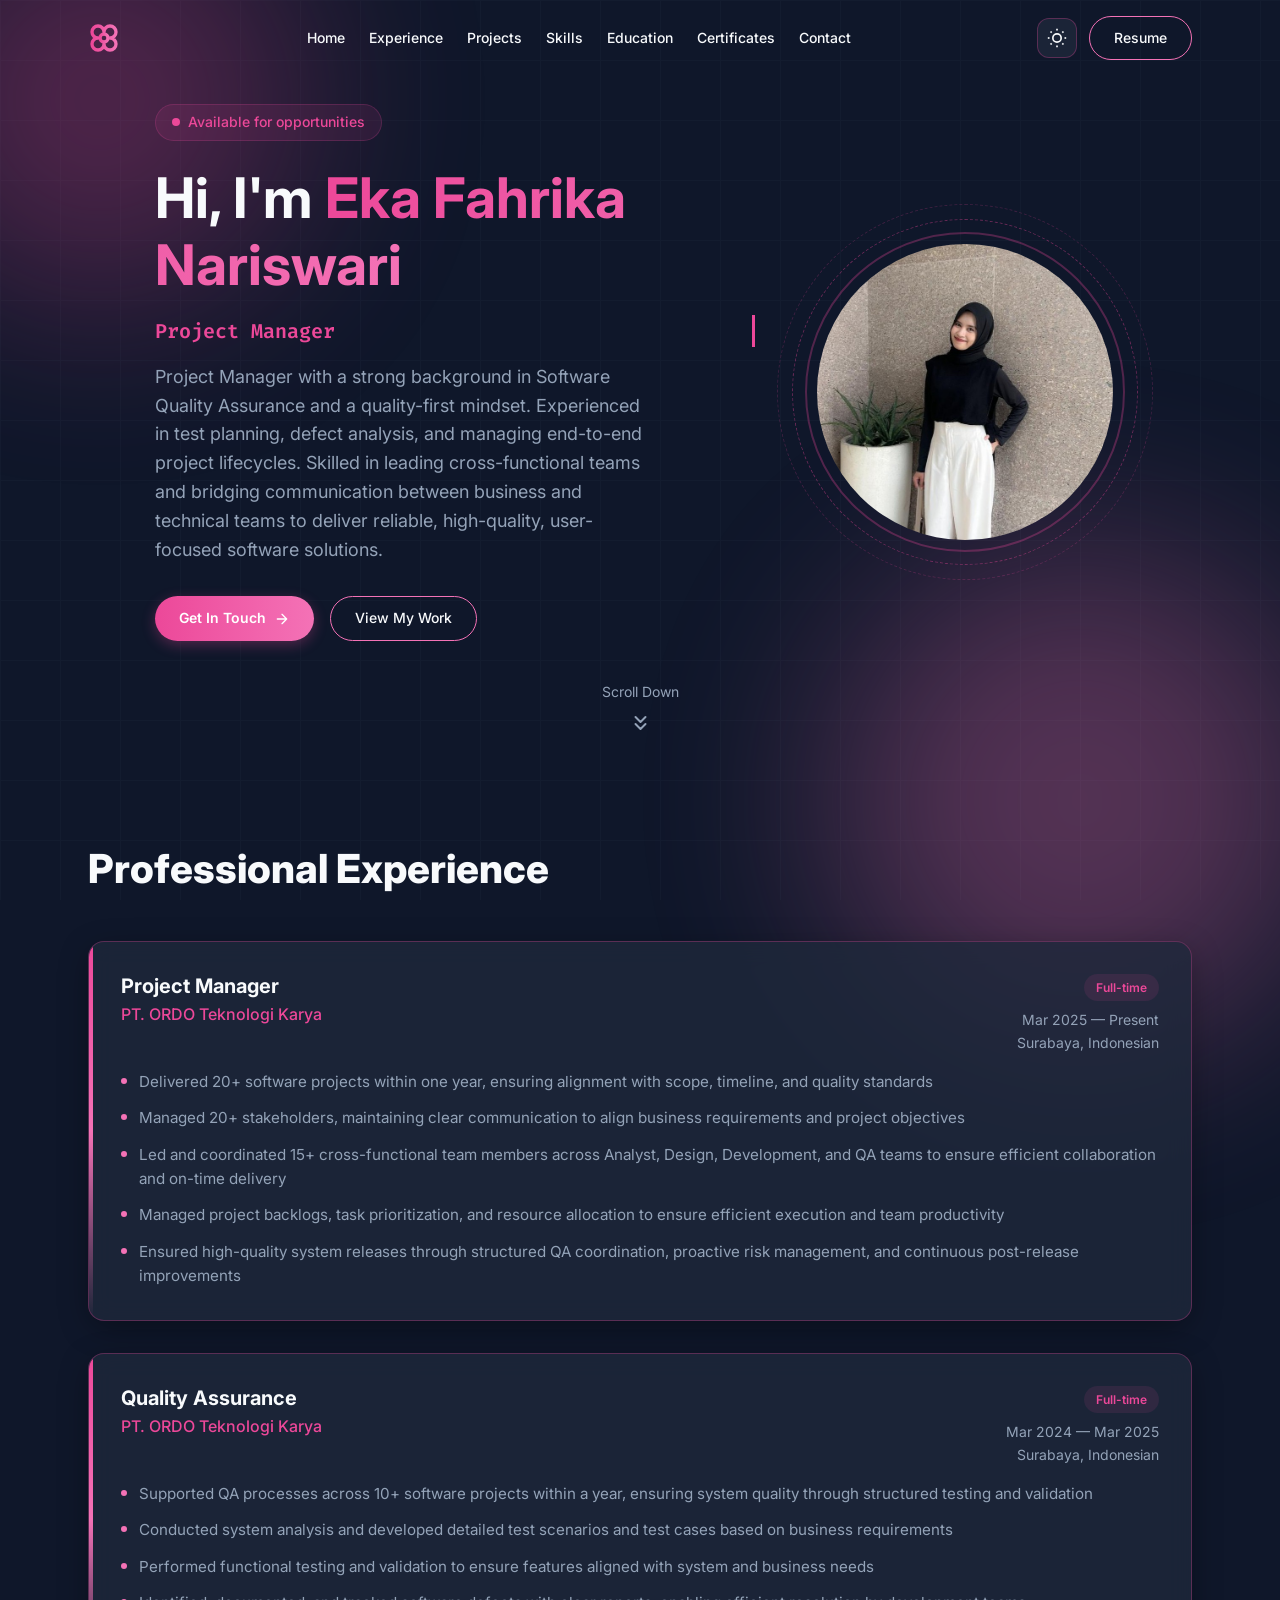
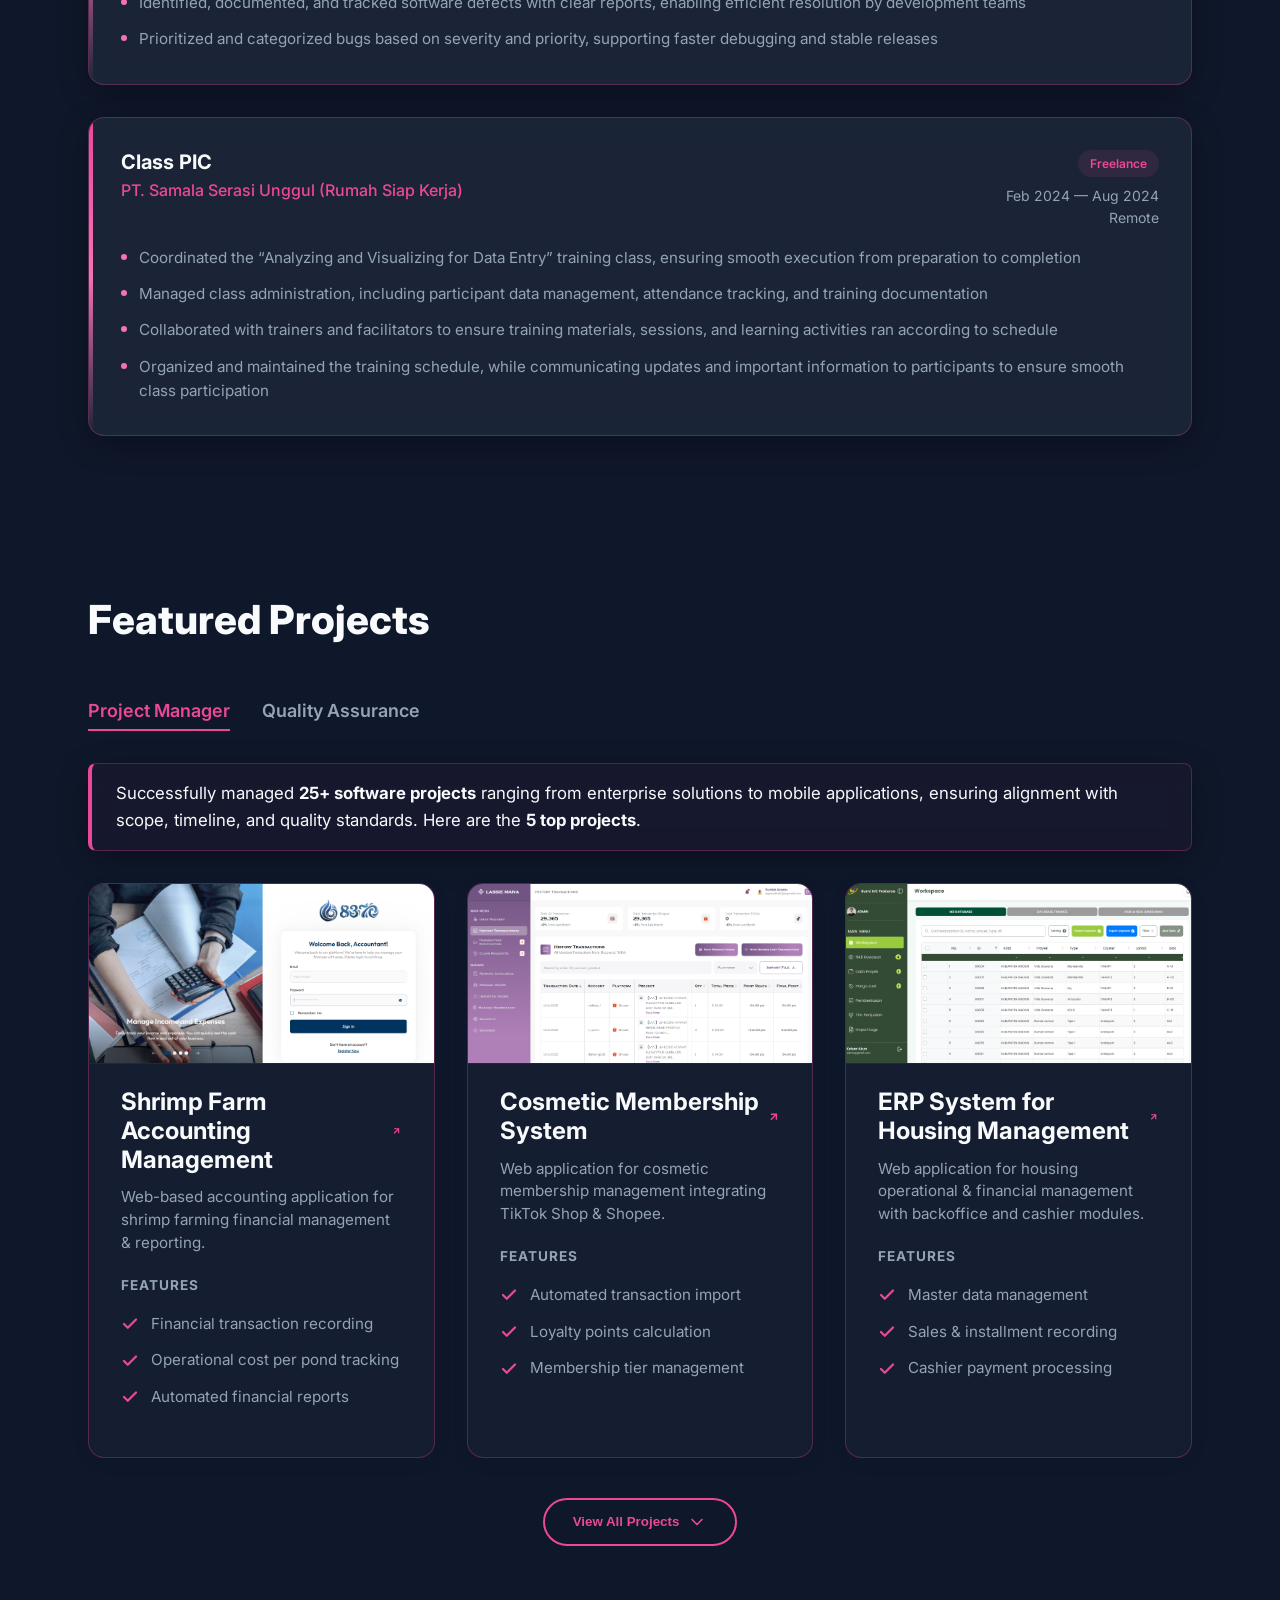
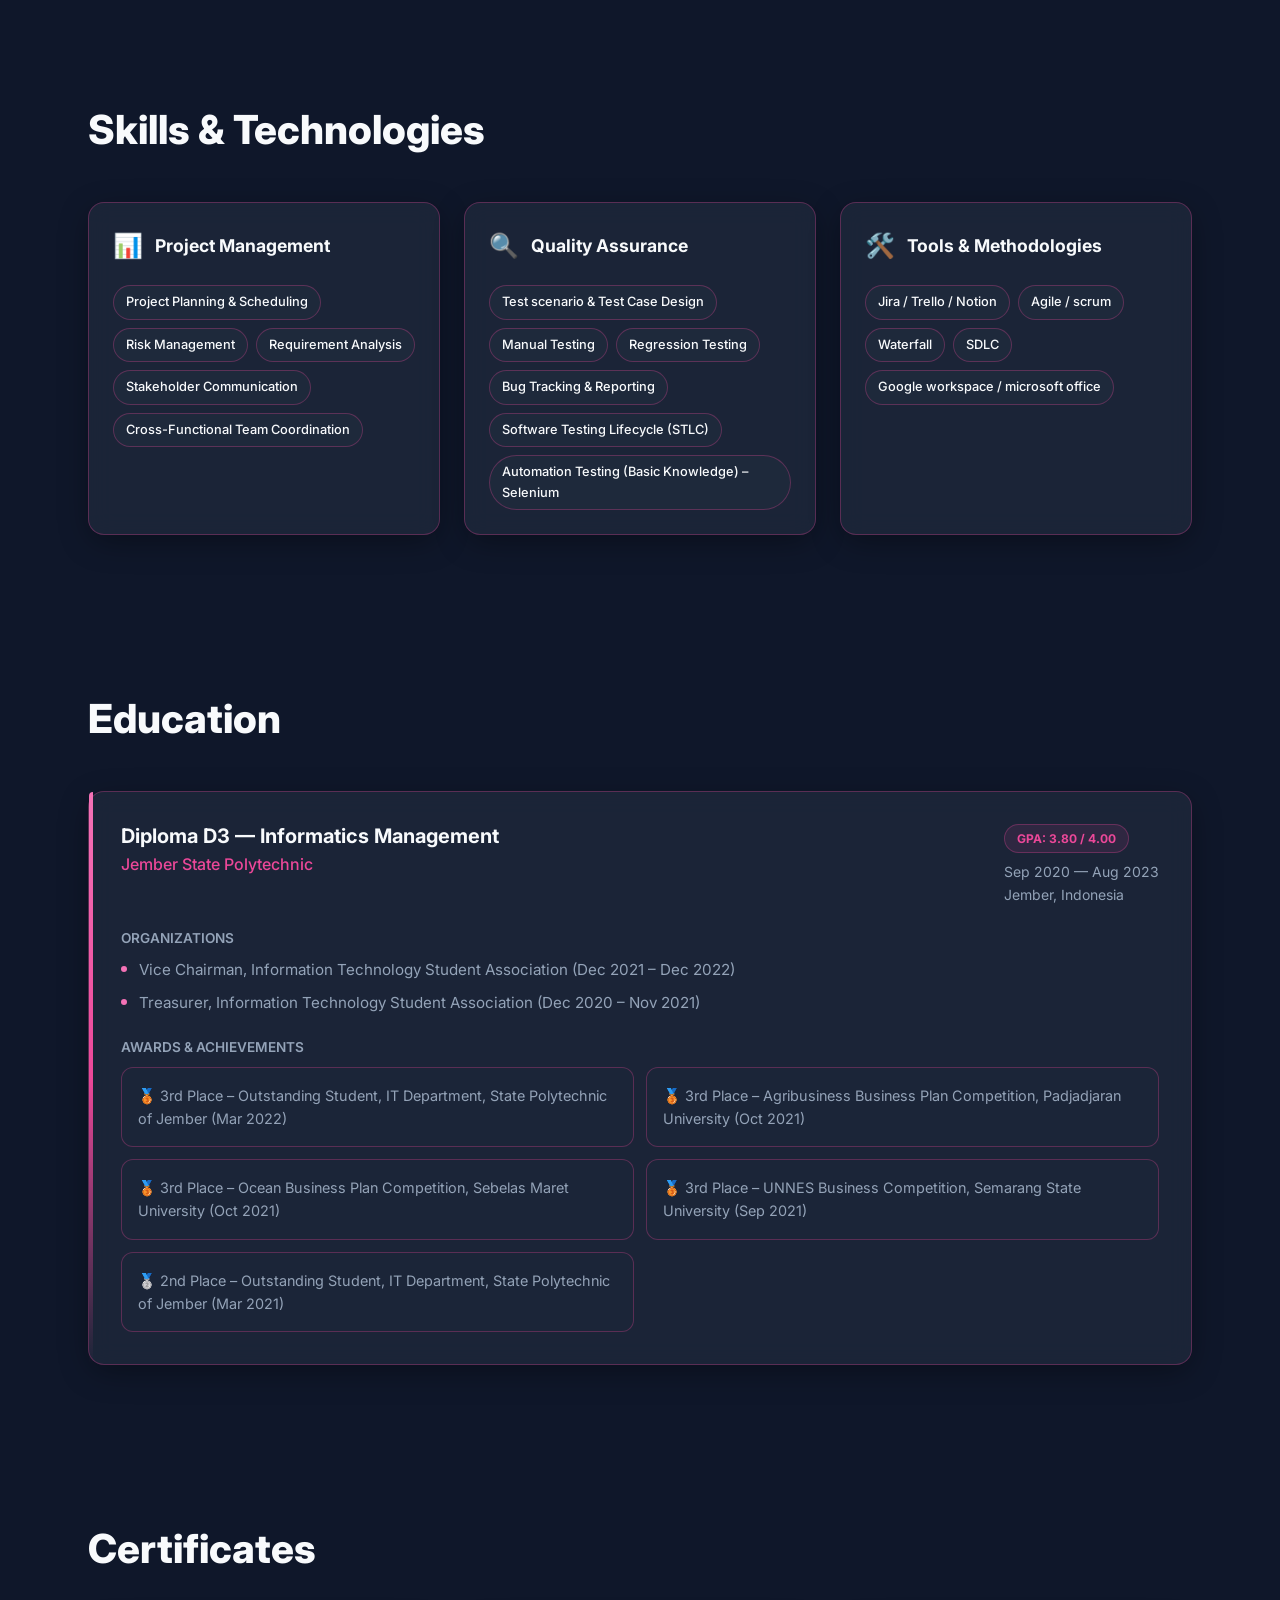
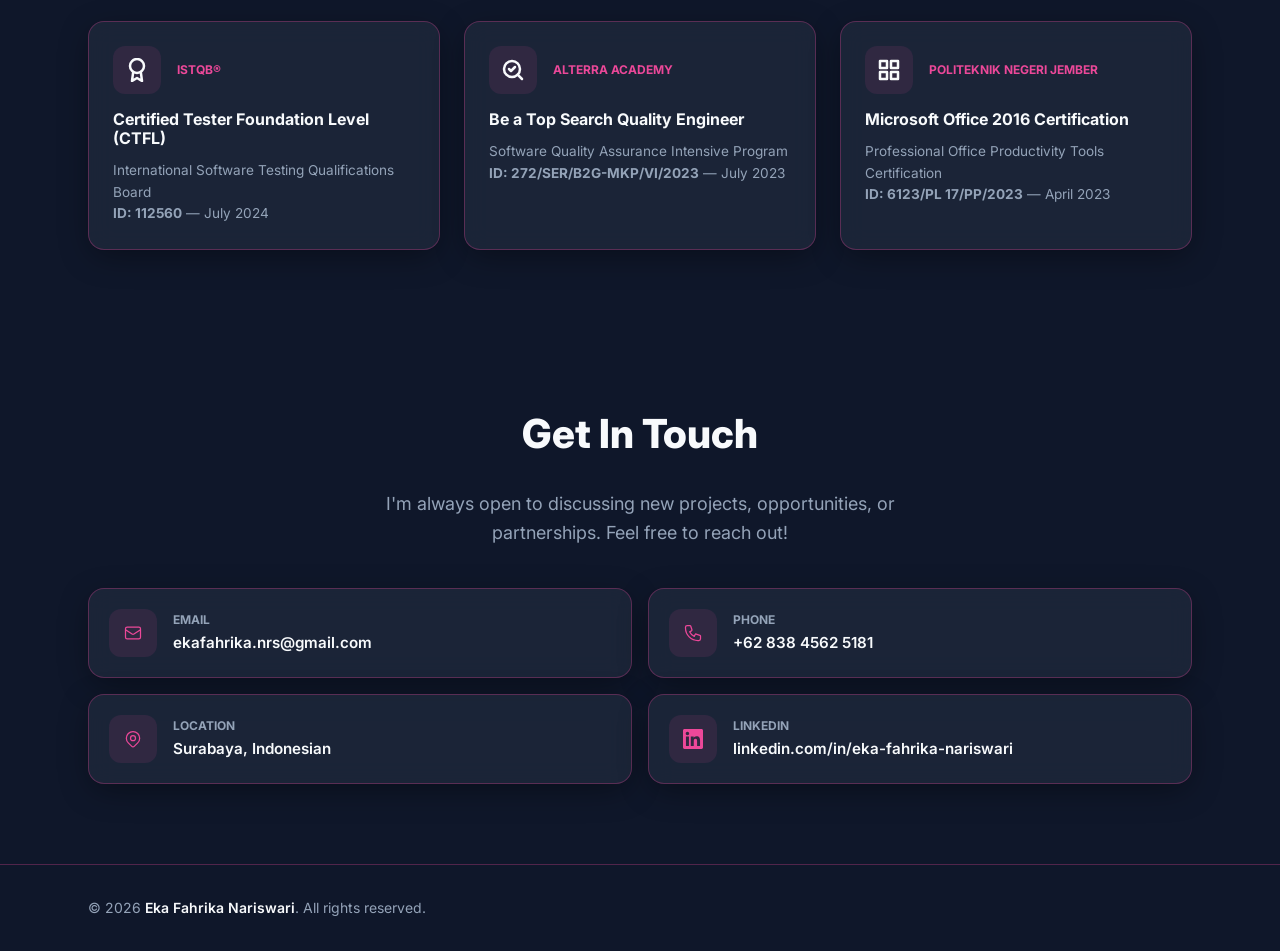
==== commit fc4d698a: "hide task management" ====
--- a/index.html
+++ b/index.html
@@ -261,8 +261,105 @@
 
                 <div class="projects-list">
 
+                    <!-- Shrimp Farm Accounting Management -->
+                    <a href="project-shrimp.html" class="glass project-item reveal">
+                        <div class="project-img">
+                            <img src="./images/website-utjm.png" alt="Shrimp Farm Accounting">
+                        </div>
+                        <h3 class="project-title">Shrimp Farm Accounting Management <svg width="18" height="18"
+                                viewBox="0 0 24 24" fill="none" stroke="currentColor" stroke-width="2.5">
+                                <line x1="7" y1="17" x2="17" y2="7"></line>
+                                <polyline points="7 7 17 7 17 17"></polyline>
+                            </svg></h3>
+                        <p class="project-desc">Web-based accounting application for shrimp farming financial management
+                            & reporting.</p>
+
+                        <div class="project-features-title">FEATURES</div>
+                        <ul class="project-features-list">
+                            <li><svg viewBox="0 0 24 24" fill="none" stroke="currentColor" stroke-width="3"
+                                    stroke-linecap="round" stroke-linejoin="round">
+                                    <polyline points="20 6 9 17 4 12"></polyline>
+                                </svg> Financial transaction recording</li>
+                            <li><svg viewBox="0 0 24 24" fill="none" stroke="currentColor" stroke-width="3"
+                                    stroke-linecap="round" stroke-linejoin="round">
+                                    <polyline points="20 6 9 17 4 12"></polyline>
+                                </svg> Operational cost per pond tracking</li>
+                            <li><svg viewBox="0 0 24 24" fill="none" stroke="currentColor" stroke-width="3"
+                                    stroke-linecap="round" stroke-linejoin="round">
+                                    <polyline points="20 6 9 17 4 12"></polyline>
+                                </svg> Automated financial reports</li>
+                        </ul>
+
+                        <div class="hover-hint">Click to view details</div>
+                    </a>
+
+                    <!-- Cosmetic Membership System -->
+                    <a href="project-cosmetic.html" class="glass project-item reveal">
+                        <div class="project-img">
+                            <img src="./images/website-lassiemanna.png" alt="Cosmetic Membership">
+                        </div>
+                        <h3 class="project-title">Cosmetic Membership System <svg width="18" height="18"
+                                viewBox="0 0 24 24" fill="none" stroke="currentColor" stroke-width="2.5">
+                                <line x1="7" y1="17" x2="17" y2="7"></line>
+                                <polyline points="7 7 17 7 17 17"></polyline>
+                            </svg></h3>
+                        <p class="project-desc">Web application for cosmetic membership management integrating TikTok
+                            Shop & Shopee.</p>
+
+                        <div class="project-features-title">FEATURES</div>
+                        <ul class="project-features-list">
+                            <li><svg viewBox="0 0 24 24" fill="none" stroke="currentColor" stroke-width="3"
+                                    stroke-linecap="round" stroke-linejoin="round">
+                                    <polyline points="20 6 9 17 4 12"></polyline>
+                                </svg> Automated transaction import</li>
+                            <li><svg viewBox="0 0 24 24" fill="none" stroke="currentColor" stroke-width="3"
+                                    stroke-linecap="round" stroke-linejoin="round">
+                                    <polyline points="20 6 9 17 4 12"></polyline>
+                                </svg> Loyalty points calculation</li>
+                            <li><svg viewBox="0 0 24 24" fill="none" stroke="currentColor" stroke-width="3"
+                                    stroke-linecap="round" stroke-linejoin="round">
+                                    <polyline points="20 6 9 17 4 12"></polyline>
+                                </svg> Membership tier management</li>
+                        </ul>
+
+                        <div class="hover-hint">Click to view details</div>
+                    </a>
+
+                    <!-- ERP System for Housing Management -->
+                    <a href="project-housing.html" class="glass project-item reveal">
+                        <div class="project-img">
+                            <img src="./images/website-bip.png" alt="Housing ERP System">
+                        </div>
+                        <h3 class="project-title">ERP System for Housing Management <svg width="18" height="18"
+                                viewBox="0 0 24 24" fill="none" stroke="currentColor" stroke-width="2.5">
+                                <line x1="7" y1="17" x2="17" y2="7"></line>
+                                <polyline points="7 7 17 7 17 17"></polyline>
+                            </svg></h3>
+                        <p class="project-desc">Web application for housing operational & financial management with
+                            backoffice and cashier modules.</p>
+
+                        <div class="project-features-title">FEATURES</div>
+                        <ul class="project-features-list">
+                            <li><svg viewBox="0 0 24 24" fill="none" stroke="currentColor" stroke-width="3"
+                                    stroke-linecap="round" stroke-linejoin="round">
+                                    <polyline points="20 6 9 17 4 12"></polyline>
+                                </svg> Master data management</li>
+                            <li><svg viewBox="0 0 24 24" fill="none" stroke="currentColor" stroke-width="3"
+                                    stroke-linecap="round" stroke-linejoin="round">
+                                    <polyline points="20 6 9 17 4 12"></polyline>
+                                </svg> Sales & installment recording</li>
+                            <li><svg viewBox="0 0 24 24" fill="none" stroke="currentColor" stroke-width="3"
+                                    stroke-linecap="round" stroke-linejoin="round">
+                                    <polyline points="20 6 9 17 4 12"></polyline>
+                                </svg> Cashier payment processing</li>
+                        </ul>
+
+                        <div class="hover-hint">Click to view details</div>
+                    </a>
+
                     <!-- Garment Manufacturing Management -->
-                    <a href="project-garment.html" class="glass project-item reveal">
+                    <a href="project-garment.html" class="glass project-item reveal hidden-project"
+                        style="display: none;">
                         <div class="project-img">
                             <img src="https://images.unsplash.com/photo-1556742049-0cfed4f6a45d?auto=format&fit=crop&q=80&w=600&h=300"
                                 alt="Garment Manufacturing">
@@ -289,102 +386,6 @@
                                     stroke-linecap="round" stroke-linejoin="round">
                                     <polyline points="20 6 9 17 4 12"></polyline>
                                 </svg> Real-time inventory tracking</li>
-                        </ul>
-
-                        <div class="hover-hint">Click to view details</div>
-                    </a>
-
-                    <!-- Shrimp Farm Accounting Management -->
-                    <a href="project-shrimp.html" class="glass project-item reveal">
-                        <div class="project-img">
-                            <img src="./images/website-utjm.png" alt="Shrimp Farm Accounting">
-                        </div>
-                        <h3 class="project-title">Shrimp Farm Accounting Management <svg width="18" height="18"
-                                viewBox="0 0 24 24" fill="none" stroke="currentColor" stroke-width="2.5">
-                                <line x1="7" y1="17" x2="17" y2="7"></line>
-                                <polyline points="7 7 17 7 17 17"></polyline>
-                            </svg></h3>
-                        <p class="project-desc">Web-based accounting application for shrimp farming financial management
-                            & reporting.</p>
-
-                        <div class="project-features-title">FEATURES</div>
-                        <ul class="project-features-list">
-                            <li><svg viewBox="0 0 24 24" fill="none" stroke="currentColor" stroke-width="3"
-                                    stroke-linecap="round" stroke-linejoin="round">
-                                    <polyline points="20 6 9 17 4 12"></polyline>
-                                </svg> Financial transaction recording</li>
-                            <li><svg viewBox="0 0 24 24" fill="none" stroke="currentColor" stroke-width="3"
-                                    stroke-linecap="round" stroke-linejoin="round">
-                                    <polyline points="20 6 9 17 4 12"></polyline>
-                                </svg> Operational cost per pond tracking</li>
-                            <li><svg viewBox="0 0 24 24" fill="none" stroke="currentColor" stroke-width="3"
-                                    stroke-linecap="round" stroke-linejoin="round">
-                                    <polyline points="20 6 9 17 4 12"></polyline>
-                                </svg> Automated financial reports</li>
-                        </ul>
-
-                        <div class="hover-hint">Click to view details</div>
-                    </a>
-
-                    <!-- Cosmetic Membership System -->
-                    <a href="project-cosmetic.html" class="glass project-item reveal">
-                        <div class="project-img">
-                            <img src="./images/website-lassiemanna.png" alt="Cosmetic Membership">
-                        </div>
-                        <h3 class="project-title">Cosmetic Membership System <svg width="18" height="18"
-                                viewBox="0 0 24 24" fill="none" stroke="currentColor" stroke-width="2.5">
-                                <line x1="7" y1="17" x2="17" y2="7"></line>
-                                <polyline points="7 7 17 7 17 17"></polyline>
-                            </svg></h3>
-                        <p class="project-desc">Web application for cosmetic membership management integrating TikTok
-                            Shop & Shopee.</p>
-
-                        <div class="project-features-title">FEATURES</div>
-                        <ul class="project-features-list">
-                            <li><svg viewBox="0 0 24 24" fill="none" stroke="currentColor" stroke-width="3"
-                                    stroke-linecap="round" stroke-linejoin="round">
-                                    <polyline points="20 6 9 17 4 12"></polyline>
-                                </svg> Automated transaction import</li>
-                            <li><svg viewBox="0 0 24 24" fill="none" stroke="currentColor" stroke-width="3"
-                                    stroke-linecap="round" stroke-linejoin="round">
-                                    <polyline points="20 6 9 17 4 12"></polyline>
-                                </svg> Loyalty points calculation</li>
-                            <li><svg viewBox="0 0 24 24" fill="none" stroke="currentColor" stroke-width="3"
-                                    stroke-linecap="round" stroke-linejoin="round">
-                                    <polyline points="20 6 9 17 4 12"></polyline>
-                                </svg> Membership tier management</li>
-                        </ul>
-
-                        <div class="hover-hint">Click to view details</div>
-                    </a>
-
-                    <!-- ERP System for Housing Management -->
-                    <a href="project-housing.html" class="glass project-item reveal hidden-project">
-                        <div class="project-img">
-                            <img src="./images/website-bip.png" alt="Housing ERP System">
-                        </div>
-                        <h3 class="project-title">ERP System for Housing Management <svg width="18" height="18"
-                                viewBox="0 0 24 24" fill="none" stroke="currentColor" stroke-width="2.5">
-                                <line x1="7" y1="17" x2="17" y2="7"></line>
-                                <polyline points="7 7 17 7 17 17"></polyline>
-                            </svg></h3>
-                        <p class="project-desc">Web application for housing operational & financial management with
-                            backoffice and cashier modules.</p>
-
-                        <div class="project-features-title">FEATURES</div>
-                        <ul class="project-features-list">
-                            <li><svg viewBox="0 0 24 24" fill="none" stroke="currentColor" stroke-width="3"
-                                    stroke-linecap="round" stroke-linejoin="round">
-                                    <polyline points="20 6 9 17 4 12"></polyline>
-                                </svg> Master data management</li>
-                            <li><svg viewBox="0 0 24 24" fill="none" stroke="currentColor" stroke-width="3"
-                                    stroke-linecap="round" stroke-linejoin="round">
-                                    <polyline points="20 6 9 17 4 12"></polyline>
-                                </svg> Sales & installment recording</li>
-                            <li><svg viewBox="0 0 24 24" fill="none" stroke="currentColor" stroke-width="3"
-                                    stroke-linecap="round" stroke-linejoin="round">
-                                    <polyline points="20 6 9 17 4 12"></polyline>
-                                </svg> Cashier payment processing</li>
                         </ul>
 
                         <div class="hover-hint">Click to view details</div>
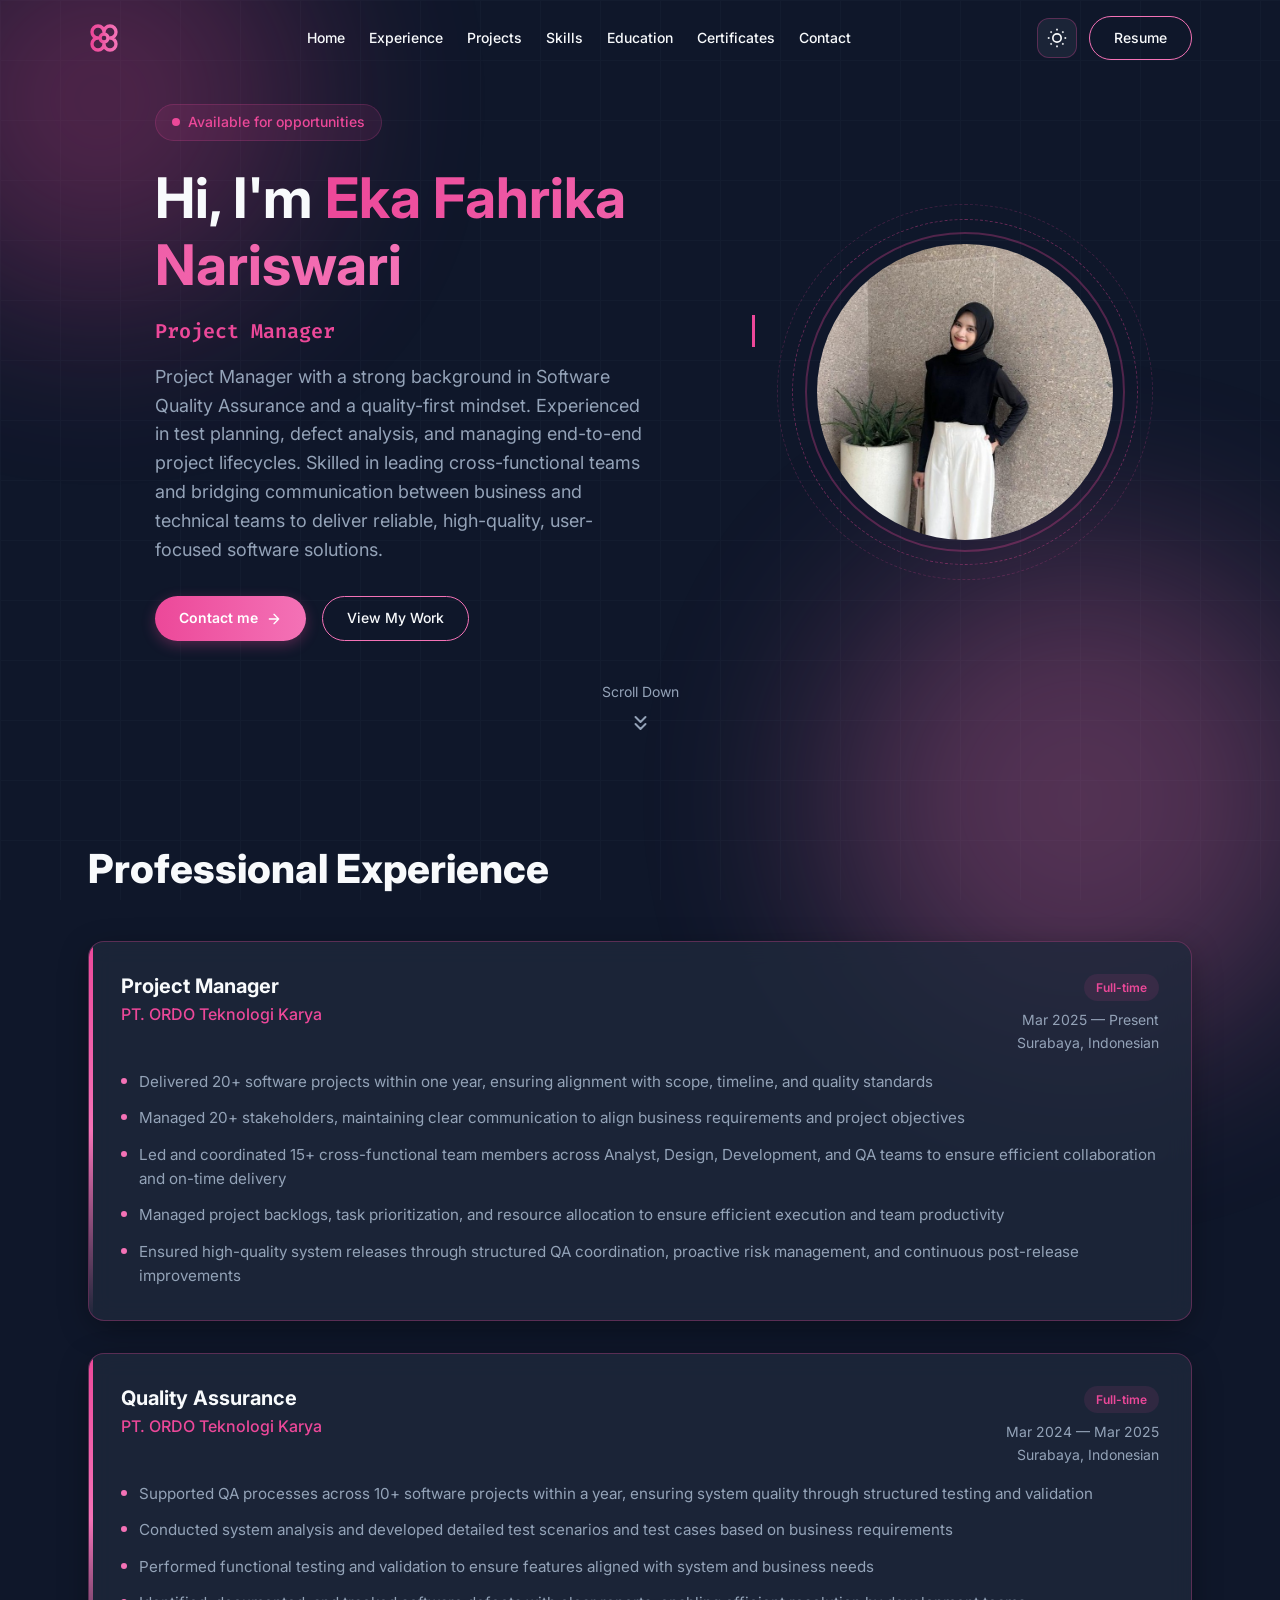
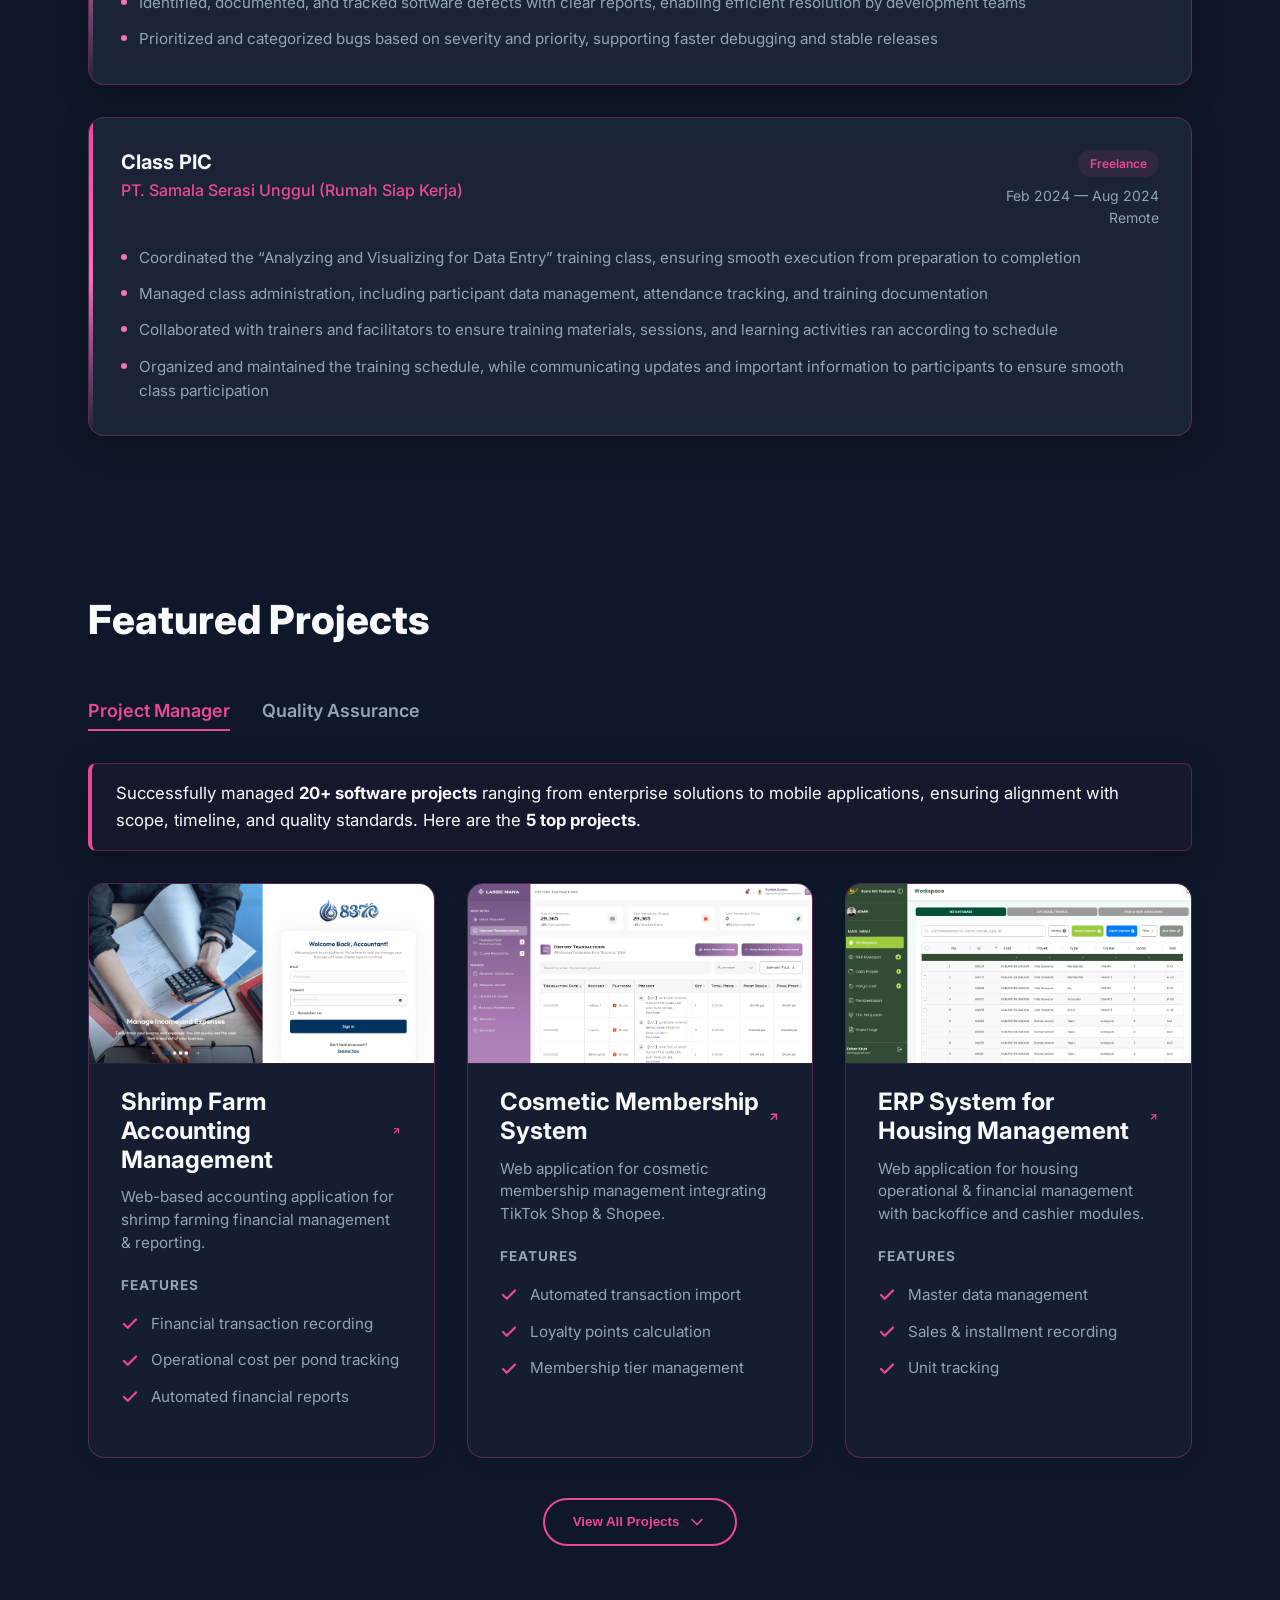
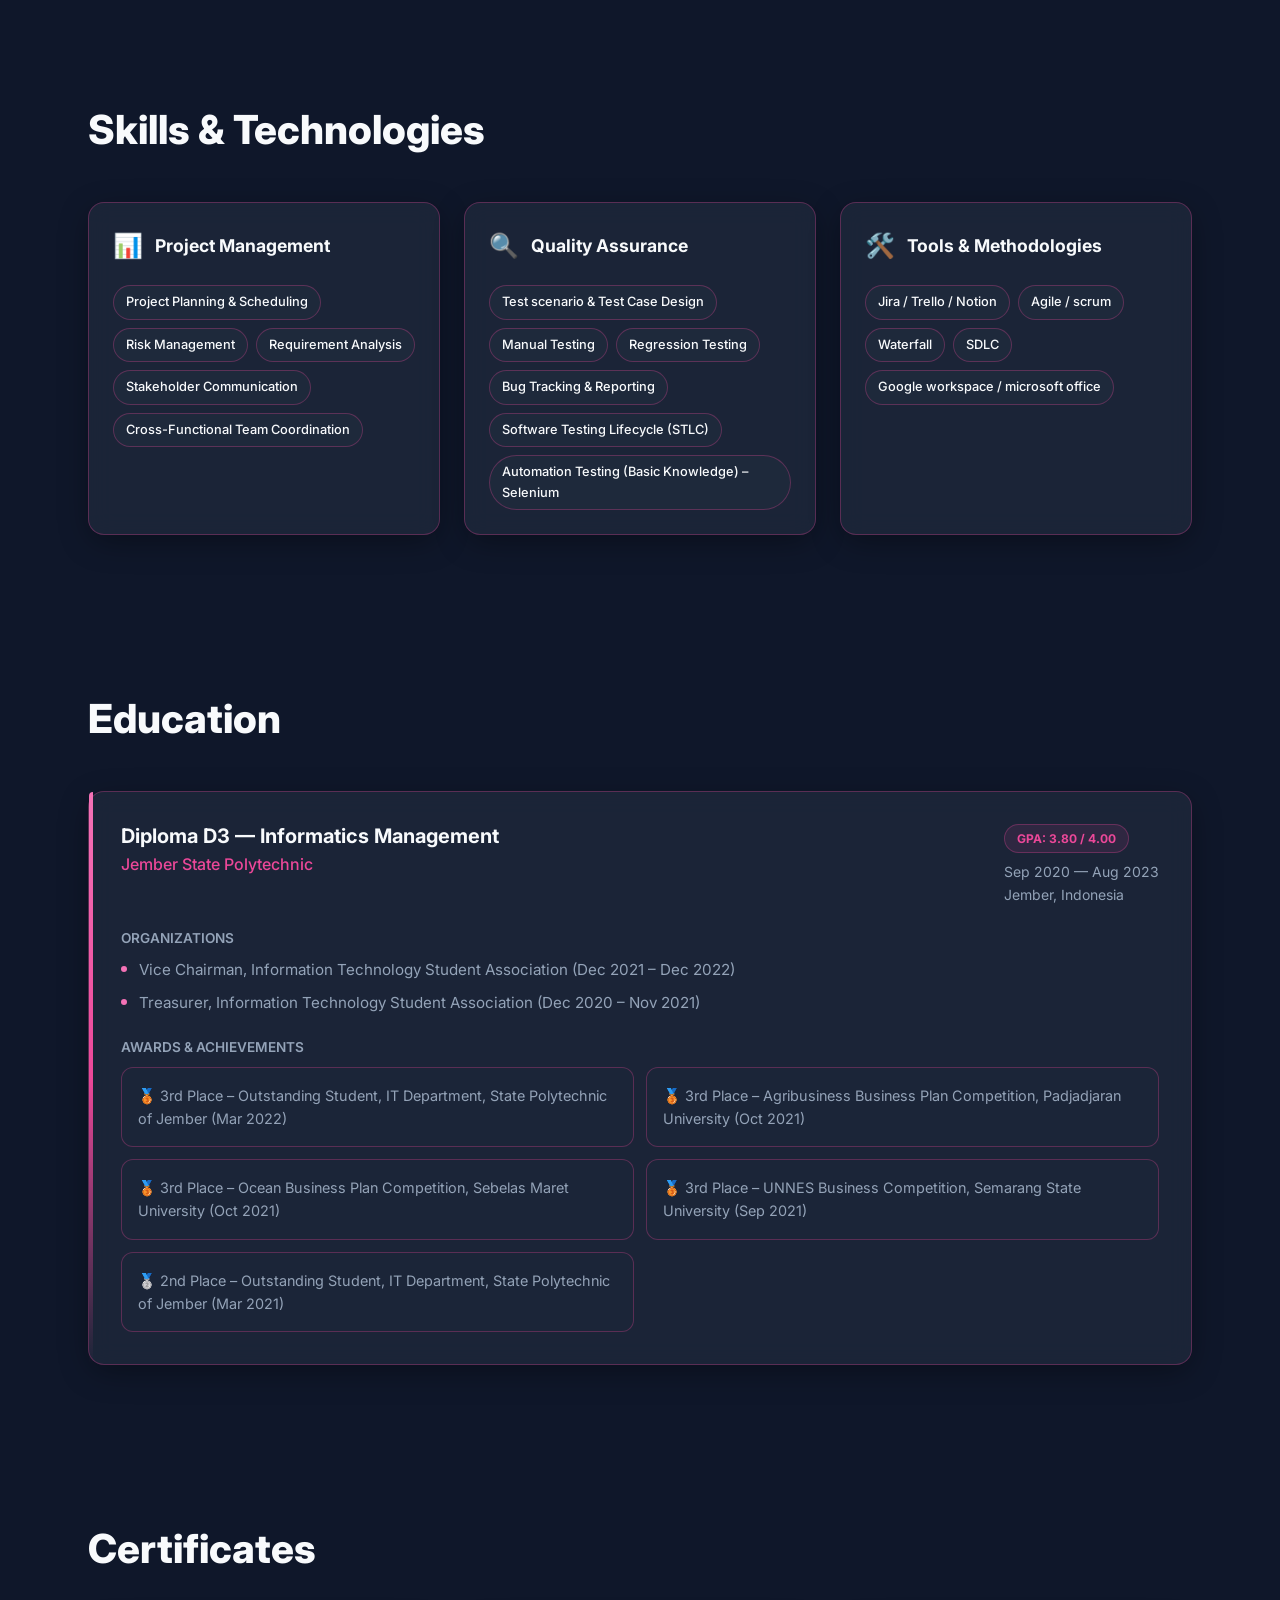
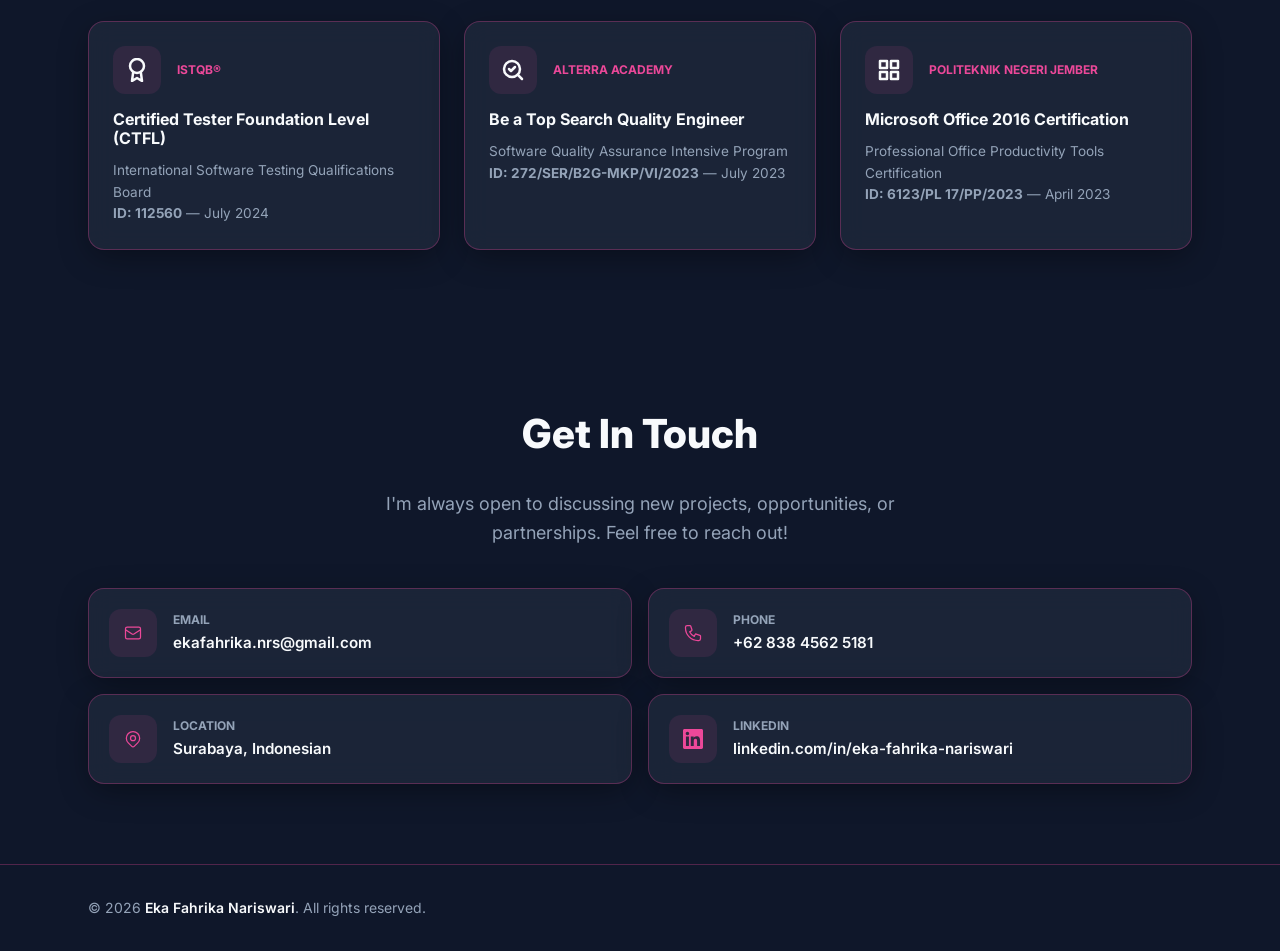
==== commit 830086b6: "update project gambar" ====
--- a/index.html
+++ b/index.html
@@ -106,7 +106,7 @@
 
                 <div class="hero-actions">
                     <a href="#contact" class="btn-primary">
-                        Get In Touch
+                        Contact me
                         <svg style="width:16px;height:16px;fill:none;stroke:currentColor;stroke-width:2;stroke-linecap:round;stroke-linejoin:round"
                             viewBox="0 0 24 24">
                             <path d="M5 12h14M12 5l7 7-7 7" />
@@ -252,9 +252,9 @@
             </div>
 
             <!-- Tab: Project Manager -->
-            <div id="tab-pm" class="project-tab-content active">
+            <div id="tab-pm" class="project-tab-content active" style="display: block;">
                 <div class="tab-summary glass reveal">
-                    <p>Successfully managed <strong>25+ software projects</strong> ranging from enterprise solutions to
+                    <p>Successfully managed <strong>20+ software projects</strong> ranging from enterprise solutions to
                         mobile applications, ensuring alignment with scope, timeline, and quality standards. Here are
                         the <strong>5 top projects</strong>.</p>
                 </div>
@@ -351,7 +351,7 @@
                             <li><svg viewBox="0 0 24 24" fill="none" stroke="currentColor" stroke-width="3"
                                     stroke-linecap="round" stroke-linejoin="round">
                                     <polyline points="20 6 9 17 4 12"></polyline>
-                                </svg> Cashier payment processing</li>
+                                </svg> Unit tracking</li>
                         </ul>
 
                         <div class="hover-hint">Click to view details</div>
@@ -361,8 +361,7 @@
                     <a href="project-garment.html" class="glass project-item reveal hidden-project"
                         style="display: none;">
                         <div class="project-img">
-                            <img src="https://images.unsplash.com/photo-1556742049-0cfed4f6a45d?auto=format&fit=crop&q=80&w=600&h=300"
-                                alt="Garment Manufacturing">
+                            <img src="./images/soshoku3.jpeg" alt="Garment Manufacturing">
                         </div>
                         <h3 class="project-title">Garment Manufacturing Management <svg width="18" height="18"
                                 viewBox="0 0 24 24" fill="none" stroke="currentColor" stroke-width="2.5">
@@ -386,6 +385,39 @@
                                     stroke-linecap="round" stroke-linejoin="round">
                                     <polyline points="20 6 9 17 4 12"></polyline>
                                 </svg> Real-time inventory tracking</li>
+                        </ul>
+
+                        <div class="hover-hint">Click to view details</div>
+                    </a>
+
+                    <!-- Brand Authenticity Checking System -->
+                    <a href="project-brand-authenticity.html" class="glass project-item reveal hidden-project"
+                        style="display: none;">
+                        <div class="project-img">
+                            <img src="./images/luxuryweb.jpeg" alt="Brand Authenticity Checking">
+                        </div>
+                        <h3 class="project-title">Brand Authenticity Checking System <svg width="18" height="18"
+                                viewBox="0 0 24 24" fill="none" stroke="currentColor" stroke-width="2.5">
+                                <line x1="7" y1="17" x2="17" y2="7"></line>
+                                <polyline points="7 7 17 7 17 17"></polyline>
+                            </svg></h3>
+                        <p class="project-desc">Web admin and mobile application for managing and verifying product
+                            authenticity to prevent counterfeiting.</p>
+
+                        <div class="project-features-title">FEATURES</div>
+                        <ul class="project-features-list">
+                            <li><svg viewBox="0 0 24 24" fill="none" stroke="currentColor" stroke-width="3"
+                                    stroke-linecap="round" stroke-linejoin="round">
+                                    <polyline points="20 6 9 17 4 12"></polyline>
+                                </svg> Mobile customer verification</li>
+                            <li><svg viewBox="0 0 24 24" fill="none" stroke="currentColor" stroke-width="3"
+                                    stroke-linecap="round" stroke-linejoin="round">
+                                    <polyline points="20 6 9 17 4 12"></polyline>
+                                </svg> Web admin dashboard</li>
+                            <li><svg viewBox="0 0 24 24" fill="none" stroke="currentColor" stroke-width="3"
+                                    stroke-linecap="round" stroke-linejoin="round">
+                                    <polyline points="20 6 9 17 4 12"></polyline>
+                                </svg> Product Authenticity Certificate</li>
                         </ul>
 
                         <div class="hover-hint">Click to view details</div>
@@ -414,7 +446,104 @@
 
                 <div class="projects-list">
                     <!-- QA Project 1 -->
-                    <a href="project-marketplace.html" class="glass project-item reveal">
+                    <a href="project-laundry.html" class="glass project-item reveal">
+                        <div class="project-img">
+                            <img src="./images/texkleen.png" alt="Laundry Testing">
+                        </div>
+                        <h3 class="project-title">Laundry Hotel Management System <svg width="18" height="18"
+                                viewBox="0 0 24 24" fill="none" stroke="currentColor" stroke-width="2.5">
+                                <line x1="7" y1="17" x2="17" y2="7"></line>
+                                <polyline points="7 7 17 7 17 17"></polyline>
+                            </svg></h3>
+                        <p class="project-desc">Streamlining hotel laundry operations with order management and
+                            real-time tracking.</p>
+
+                        <div class="project-features-title">TESTING FOCUS</div>
+                        <ul class="project-features-list">
+                            <li><svg viewBox="0 0 24 24" fill="none" stroke="currentColor" stroke-width="3"
+                                    stroke-linecap="round" stroke-linejoin="round">
+                                    <polyline points="20 6 9 17 4 12"></polyline>
+                                </svg> Order Management Workflow</li>
+                            <li><svg viewBox="0 0 24 24" fill="none" stroke="currentColor" stroke-width="3"
+                                    stroke-linecap="round" stroke-linejoin="round">
+                                    <polyline points="20 6 9 17 4 12"></polyline>
+                                </svg> Item Tracking & Inventory Sync</li>
+                            <li><svg viewBox="0 0 24 24" fill="none" stroke="currentColor" stroke-width="3"
+                                    stroke-linecap="round" stroke-linejoin="round">
+                                    <polyline points="20 6 9 17 4 12"></polyline>
+                                </svg> Mobile App Functionality</li>
+                        </ul>
+
+                        <div class="hover-hint">Click to view project details</div>
+                    </a>
+
+                    <!-- QA Project 2 -->
+                    <a href="project-pestcontrol.html" class="glass project-item reveal">
+                        <div class="project-img">
+                            <img src="./images/website-proton.png" alt="Pest Control Testing">
+                        </div>
+                        <h3 class="project-title">Pest Control Management System <svg width="18" height="18"
+                                viewBox="0 0 24 24" fill="none" stroke="currentColor" stroke-width="2.5">
+                                <line x1="7" y1="17" x2="17" y2="7"></line>
+                                <polyline points="7 7 17 7 17 17"></polyline>
+                            </svg></h3>
+                        <p class="project-desc">Managing field service operations, scheduling, and technician
+                            assignments for pest control services.</p>
+
+                        <div class="project-features-title">TESTING FOCUS</div>
+                        <ul class="project-features-list">
+                            <li><svg viewBox="0 0 24 24" fill="none" stroke="currentColor" stroke-width="3"
+                                    stroke-linecap="round" stroke-linejoin="round">
+                                    <polyline points="20 6 9 17 4 12"></polyline>
+                                </svg> Service Scheduling & Dispatch</li>
+                            <li><svg viewBox="0 0 24 24" fill="none" stroke="currentColor" stroke-width="3"
+                                    stroke-linecap="round" stroke-linejoin="round">
+                                    <polyline points="20 6 9 17 4 12"></polyline>
+                                </svg> Technician Activity Tracking</li>
+                            <li><svg viewBox="0 0 24 24" fill="none" stroke="currentColor" stroke-width="3"
+                                    stroke-linecap="round" stroke-linejoin="round">
+                                    <polyline points="20 6 9 17 4 12"></polyline>
+                                </svg> Service Reporting Accuracy</li>
+                        </ul>
+
+                        <div class="hover-hint">Click to view project details</div>
+                    </a>
+
+                    <!-- QA Project 3 -->
+                    <a href="project-fuomo.html" class="glass project-item reveal">
+                        <div class="project-img">
+                            <img src="./images/website-fuomo.png" alt="FUOMO Monetization">
+                        </div>
+                        <h3 class="project-title">FUOMO Creator Monetization Platform <svg width="18" height="18"
+                                viewBox="0 0 24 24" fill="none" stroke="currentColor" stroke-width="2.5">
+                                <line x1="7" y1="17" x2="17" y2="7"></line>
+                                <polyline points="7 7 17 7 17 17"></polyline>
+                            </svg></h3>
+                        <p class="project-desc">Enabling digital creators to monetize content through fan support, paid
+                            content, and memberships.</p>
+
+                        <div class="project-features-title">TESTING FOCUS</div>
+                        <ul class="project-features-list">
+                            <li><svg viewBox="0 0 24 24" fill="none" stroke="currentColor" stroke-width="3"
+                                    stroke-linecap="round" stroke-linejoin="round">
+                                    <polyline points="20 6 9 17 4 12"></polyline>
+                                </svg> Payment & Transaction Workflows</li>
+                            <li><svg viewBox="0 0 24 24" fill="none" stroke="currentColor" stroke-width="3"
+                                    stroke-linecap="round" stroke-linejoin="round">
+                                    <polyline points="20 6 9 17 4 12"></polyline>
+                                </svg> Content Access Control Logic</li>
+                            <li><svg viewBox="0 0 24 24" fill="none" stroke="currentColor" stroke-width="3"
+                                    stroke-linecap="round" stroke-linejoin="round">
+                                    <polyline points="20 6 9 17 4 12"></polyline>
+                                </svg> Creator Earnings Tracking</li>
+                        </ul>
+
+                        <div class="hover-hint">Click to view project details</div>
+                    </a>
+
+                    <!-- QA Project 4 (Hidden) -->
+                    <a href="project-marketplace.html" class="glass project-item hidden-project reveal"
+                        style="display: none;">
                         <div class="project-img">
                             <img src="./images/accounting1.png" alt="Marketplace Accounting">
                         </div>
@@ -440,103 +569,6 @@
                                     stroke-linecap="round" stroke-linejoin="round">
                                     <polyline points="20 6 9 17 4 12"></polyline>
                                 </svg> Regression & End-to-End Testing</li>
-                        </ul>
-
-                        <div class="hover-hint">Click to view project details</div>
-                    </a>
-
-                    <!-- QA Project 2 -->
-                    <a href="project-laundry.html" class="glass project-item reveal">
-                        <div class="project-img">
-                            <img src="./images/texkleen.png" alt="Laundry Testing">
-                        </div>
-                        <h3 class="project-title">Laundry Hotel Management System <svg width="18" height="18"
-                                viewBox="0 0 24 24" fill="none" stroke="currentColor" stroke-width="2.5">
-                                <line x1="7" y1="17" x2="17" y2="7"></line>
-                                <polyline points="7 7 17 7 17 17"></polyline>
-                            </svg></h3>
-                        <p class="project-desc">Streamlining hotel laundry operations with order management and
-                            real-time tracking.</p>
-
-                        <div class="project-features-title">TESTING FOCUS</div>
-                        <ul class="project-features-list">
-                            <li><svg viewBox="0 0 24 24" fill="none" stroke="currentColor" stroke-width="3"
-                                    stroke-linecap="round" stroke-linejoin="round">
-                                    <polyline points="20 6 9 17 4 12"></polyline>
-                                </svg> Order Management Workflow</li>
-                            <li><svg viewBox="0 0 24 24" fill="none" stroke="currentColor" stroke-width="3"
-                                    stroke-linecap="round" stroke-linejoin="round">
-                                    <polyline points="20 6 9 17 4 12"></polyline>
-                                </svg> Item Tracking & Inventory Sync</li>
-                            <li><svg viewBox="0 0 24 24" fill="none" stroke="currentColor" stroke-width="3"
-                                    stroke-linecap="round" stroke-linejoin="round">
-                                    <polyline points="20 6 9 17 4 12"></polyline>
-                                </svg> Mobile App Functionality</li>
-                        </ul>
-
-                        <div class="hover-hint">Click to view project details</div>
-                    </a>
-
-                    <!-- QA Project 3 -->
-                    <a href="project-pestcontrol.html" class="glass project-item reveal">
-                        <div class="project-img">
-                            <img src="./images/website-proton.png" alt="Pest Control Testing">
-                        </div>
-                        <h3 class="project-title">Pest Control Management System <svg width="18" height="18"
-                                viewBox="0 0 24 24" fill="none" stroke="currentColor" stroke-width="2.5">
-                                <line x1="7" y1="17" x2="17" y2="7"></line>
-                                <polyline points="7 7 17 7 17 17"></polyline>
-                            </svg></h3>
-                        <p class="project-desc">Managing field service operations, scheduling, and technician
-                            assignments for pest control services.</p>
-
-                        <div class="project-features-title">TESTING FOCUS</div>
-                        <ul class="project-features-list">
-                            <li><svg viewBox="0 0 24 24" fill="none" stroke="currentColor" stroke-width="3"
-                                    stroke-linecap="round" stroke-linejoin="round">
-                                    <polyline points="20 6 9 17 4 12"></polyline>
-                                </svg> Service Scheduling & Dispatch</li>
-                            <li><svg viewBox="0 0 24 24" fill="none" stroke="currentColor" stroke-width="3"
-                                    stroke-linecap="round" stroke-linejoin="round">
-                                    <polyline points="20 6 9 17 4 12"></polyline>
-                                </svg> Technician Activity Tracking</li>
-                            <li><svg viewBox="0 0 24 24" fill="none" stroke="currentColor" stroke-width="3"
-                                    stroke-linecap="round" stroke-linejoin="round">
-                                    <polyline points="20 6 9 17 4 12"></polyline>
-                                </svg> Service Reporting Accuracy</li>
-                        </ul>
-
-                        <div class="hover-hint">Click to view project details</div>
-                    </a>
-
-                    <!-- QA Project 4 (Hidden) -->
-                    <a href="project-fuomo.html" class="glass project-item hidden-project reveal"
-                        style="display: none;">
-                        <div class="project-img">
-                            <img src="./images/website-fuomo.png" alt="FUOMO Monetization">
-                        </div>
-                        <h3 class="project-title">FUOMO Creator Monetization Platform <svg width="18" height="18"
-                                viewBox="0 0 24 24" fill="none" stroke="currentColor" stroke-width="2.5">
-                                <line x1="7" y1="17" x2="17" y2="7"></line>
-                                <polyline points="7 7 17 7 17 17"></polyline>
-                            </svg></h3>
-                        <p class="project-desc">Enabling digital creators to monetize content through fan support, paid
-                            content, and memberships.</p>
-
-                        <div class="project-features-title">TESTING FOCUS</div>
-                        <ul class="project-features-list">
-                            <li><svg viewBox="0 0 24 24" fill="none" stroke="currentColor" stroke-width="3"
-                                    stroke-linecap="round" stroke-linejoin="round">
-                                    <polyline points="20 6 9 17 4 12"></polyline>
-                                </svg> Payment & Transaction Workflows</li>
-                            <li><svg viewBox="0 0 24 24" fill="none" stroke="currentColor" stroke-width="3"
-                                    stroke-linecap="round" stroke-linejoin="round">
-                                    <polyline points="20 6 9 17 4 12"></polyline>
-                                </svg> Content Access Control Logic</li>
-                            <li><svg viewBox="0 0 24 24" fill="none" stroke="currentColor" stroke-width="3"
-                                    stroke-linecap="round" stroke-linejoin="round">
-                                    <polyline points="20 6 9 17 4 12"></polyline>
-                                </svg> Creator Earnings Tracking</li>
                         </ul>
 
                         <div class="hover-hint">Click to view project details</div>
--- a/style.css
+++ b/style.css
@@ -1178,6 +1178,57 @@
     .slider-item {
         flex: 0 0 85%;
     }
+}
+
+/* Mobile app screenshot variant */
+.slider-item-mobile {
+    aspect-ratio: 9 / 19;
+    min-width: unset;
+    max-width: 200px;
+    width: 200px;
+    flex: none;
+    border-radius: 24px;
+    overflow: hidden;
+    border: 2px solid rgba(236, 72, 153, 0.3);
+    background: rgba(255, 255, 255, 0.03);
+    position: relative;
+    cursor: pointer;
+    transition: transform 0.3s ease, border-color 0.3s ease, box-shadow 0.3s ease;
+    box-shadow: 0 8px 32px rgba(0, 0, 0, 0.18);
+}
+
+.slider-item-mobile::after {
+    content: 'View';
+    position: absolute;
+    inset: 0;
+    background: rgba(236, 72, 153, 0.4);
+    display: flex;
+    align-items: center;
+    justify-content: center;
+    color: white;
+    font-weight: 700;
+    font-size: 1rem;
+    letter-spacing: 1px;
+    text-transform: uppercase;
+    opacity: 0;
+    transition: opacity 0.3s ease;
+}
+
+.slider-item-mobile:hover {
+    transform: translateY(-4px);
+    border-color: var(--primary);
+    box-shadow: 0 10px 20px rgba(236, 72, 153, 0.2);
+}
+
+.slider-item-mobile:hover::after {
+    opacity: 1;
+}
+
+.slider-item-mobile img {
+    width: 100%;
+    height: 100%;
+    object-fit: cover;
+    object-position: top;
 }
 
 .dashboard-mockup {
